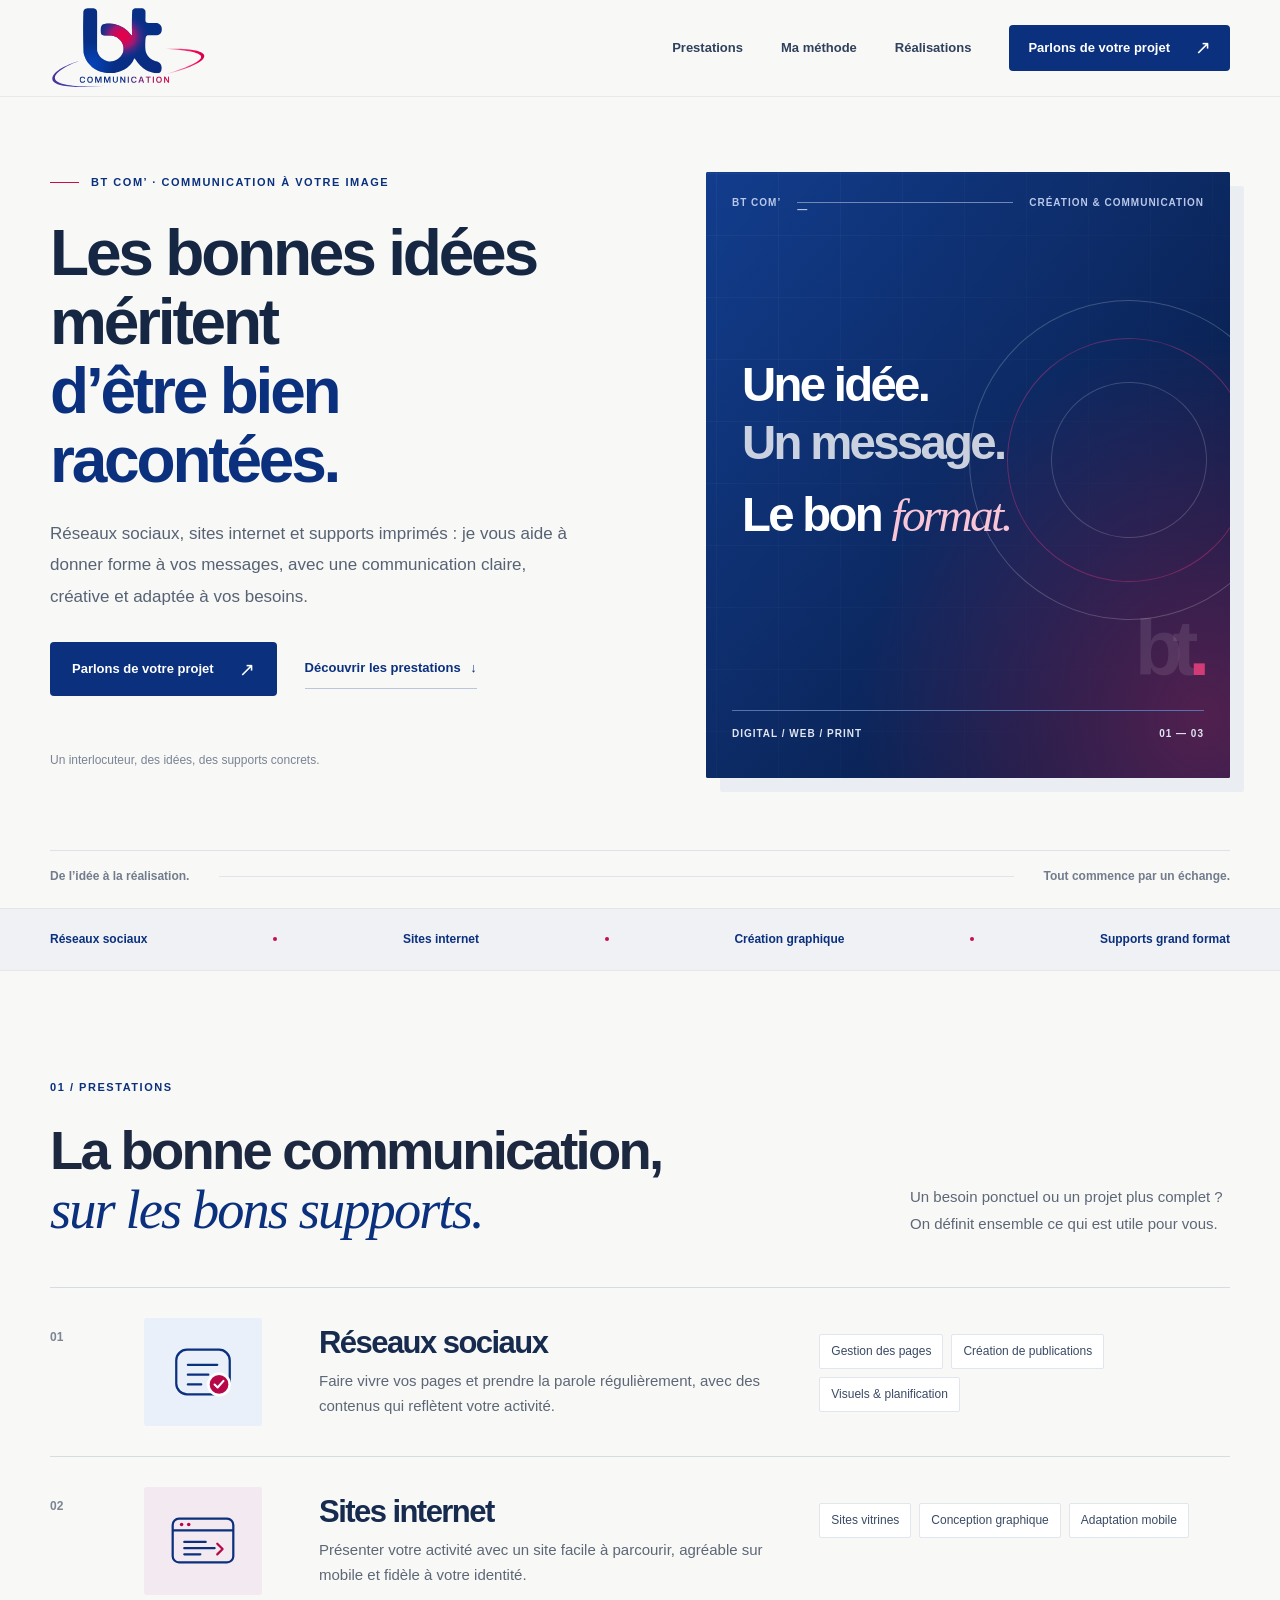
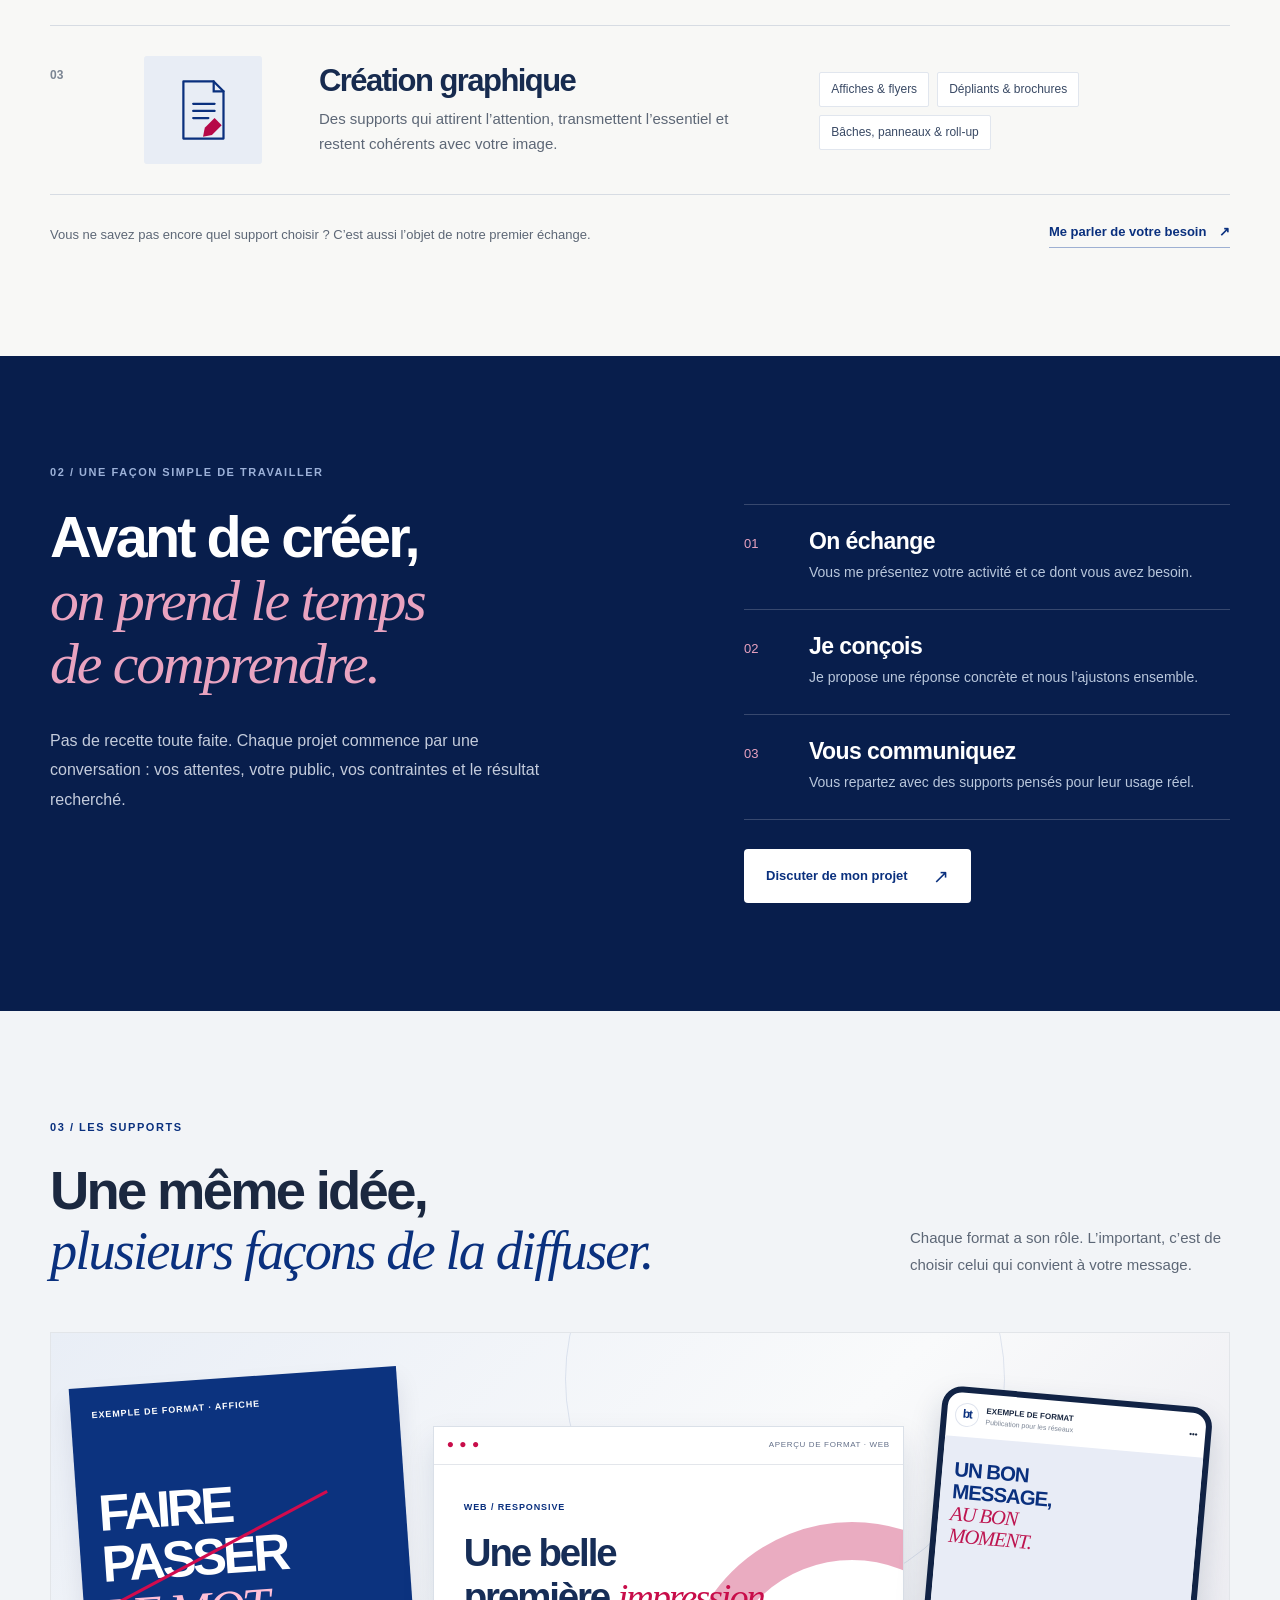
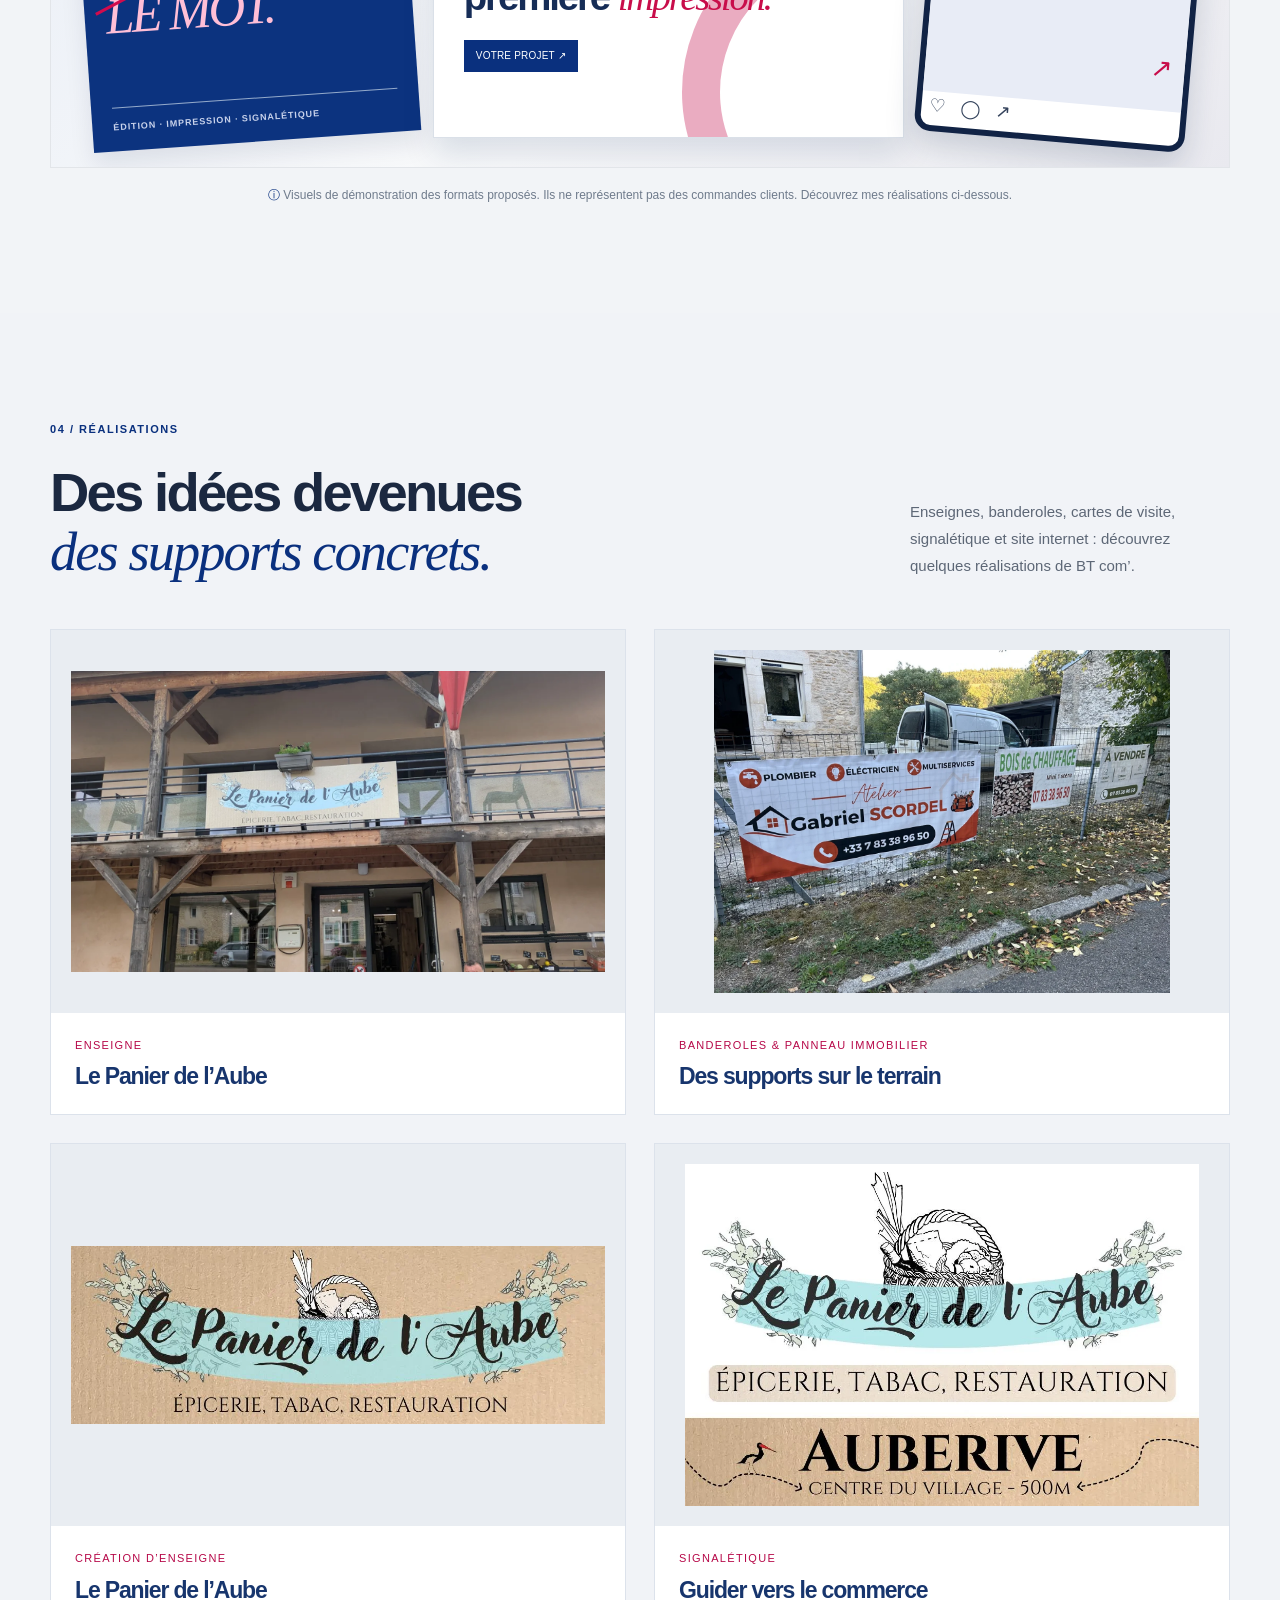
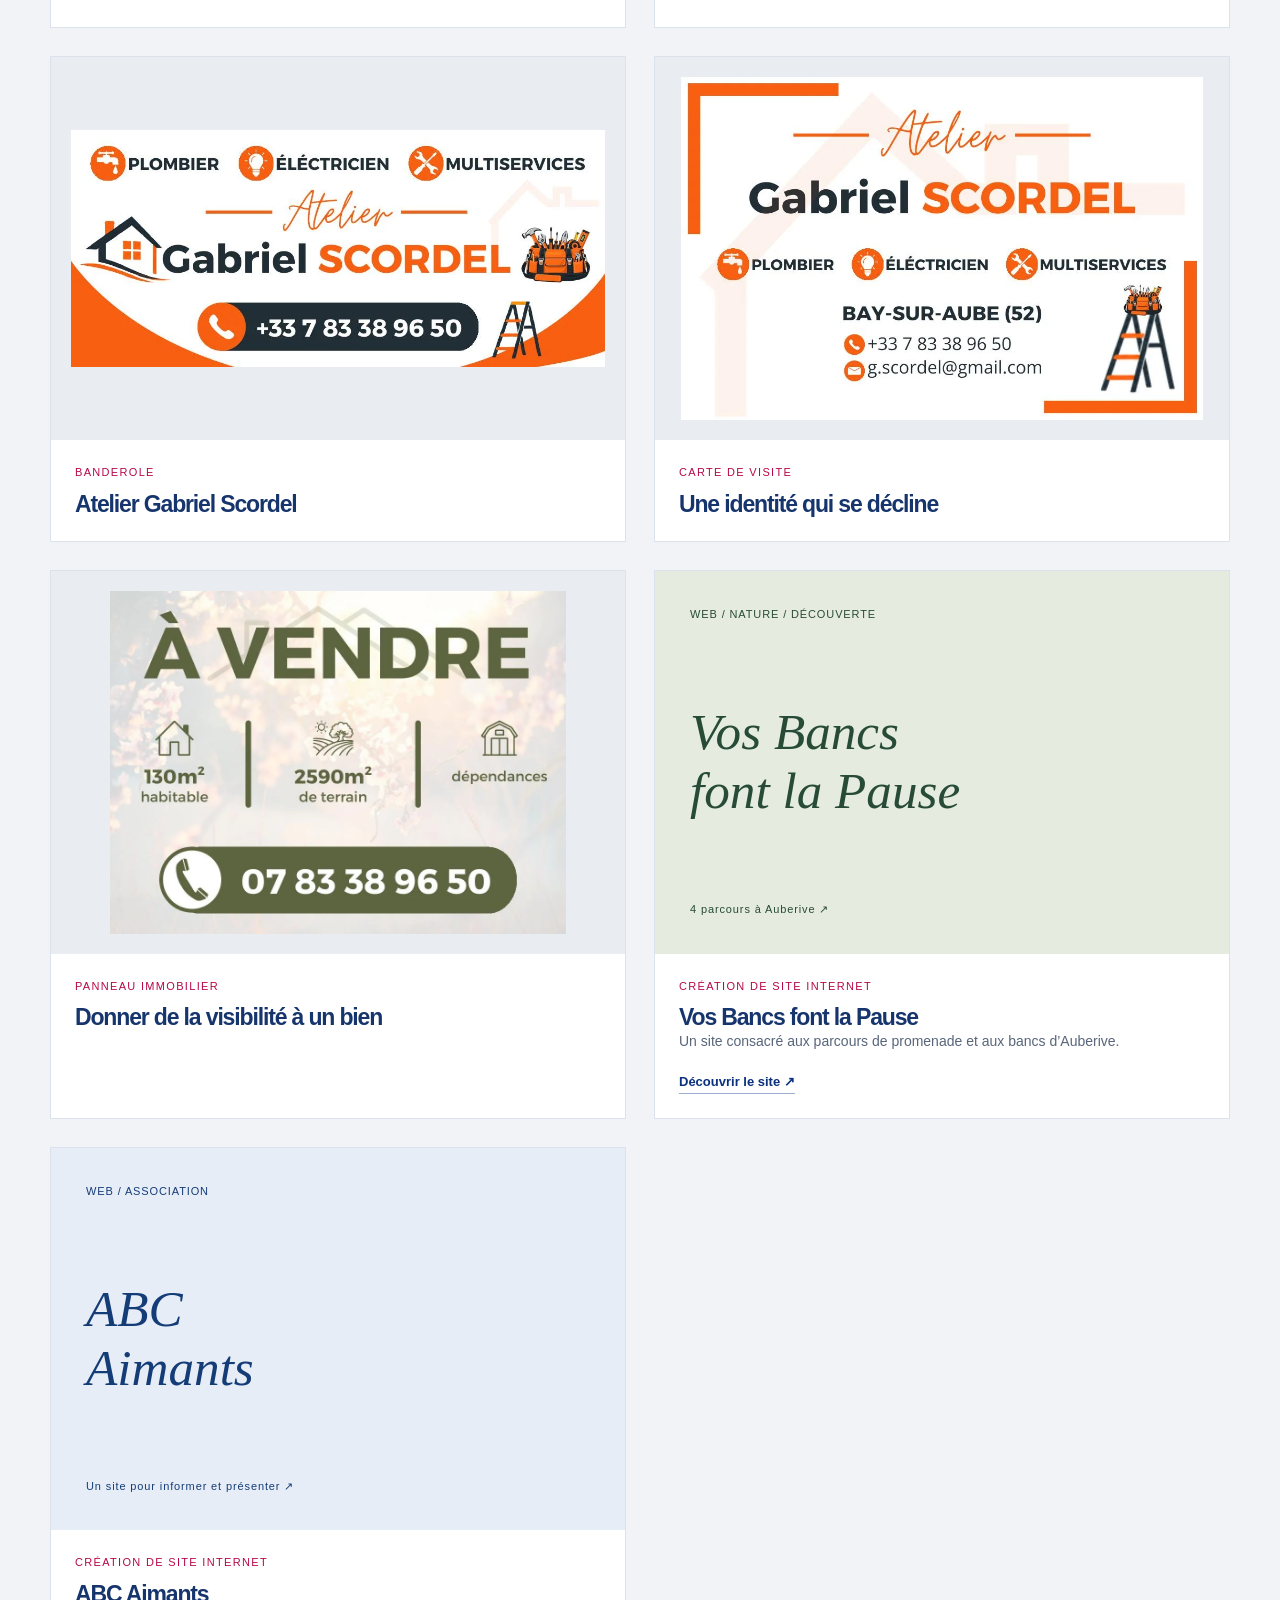
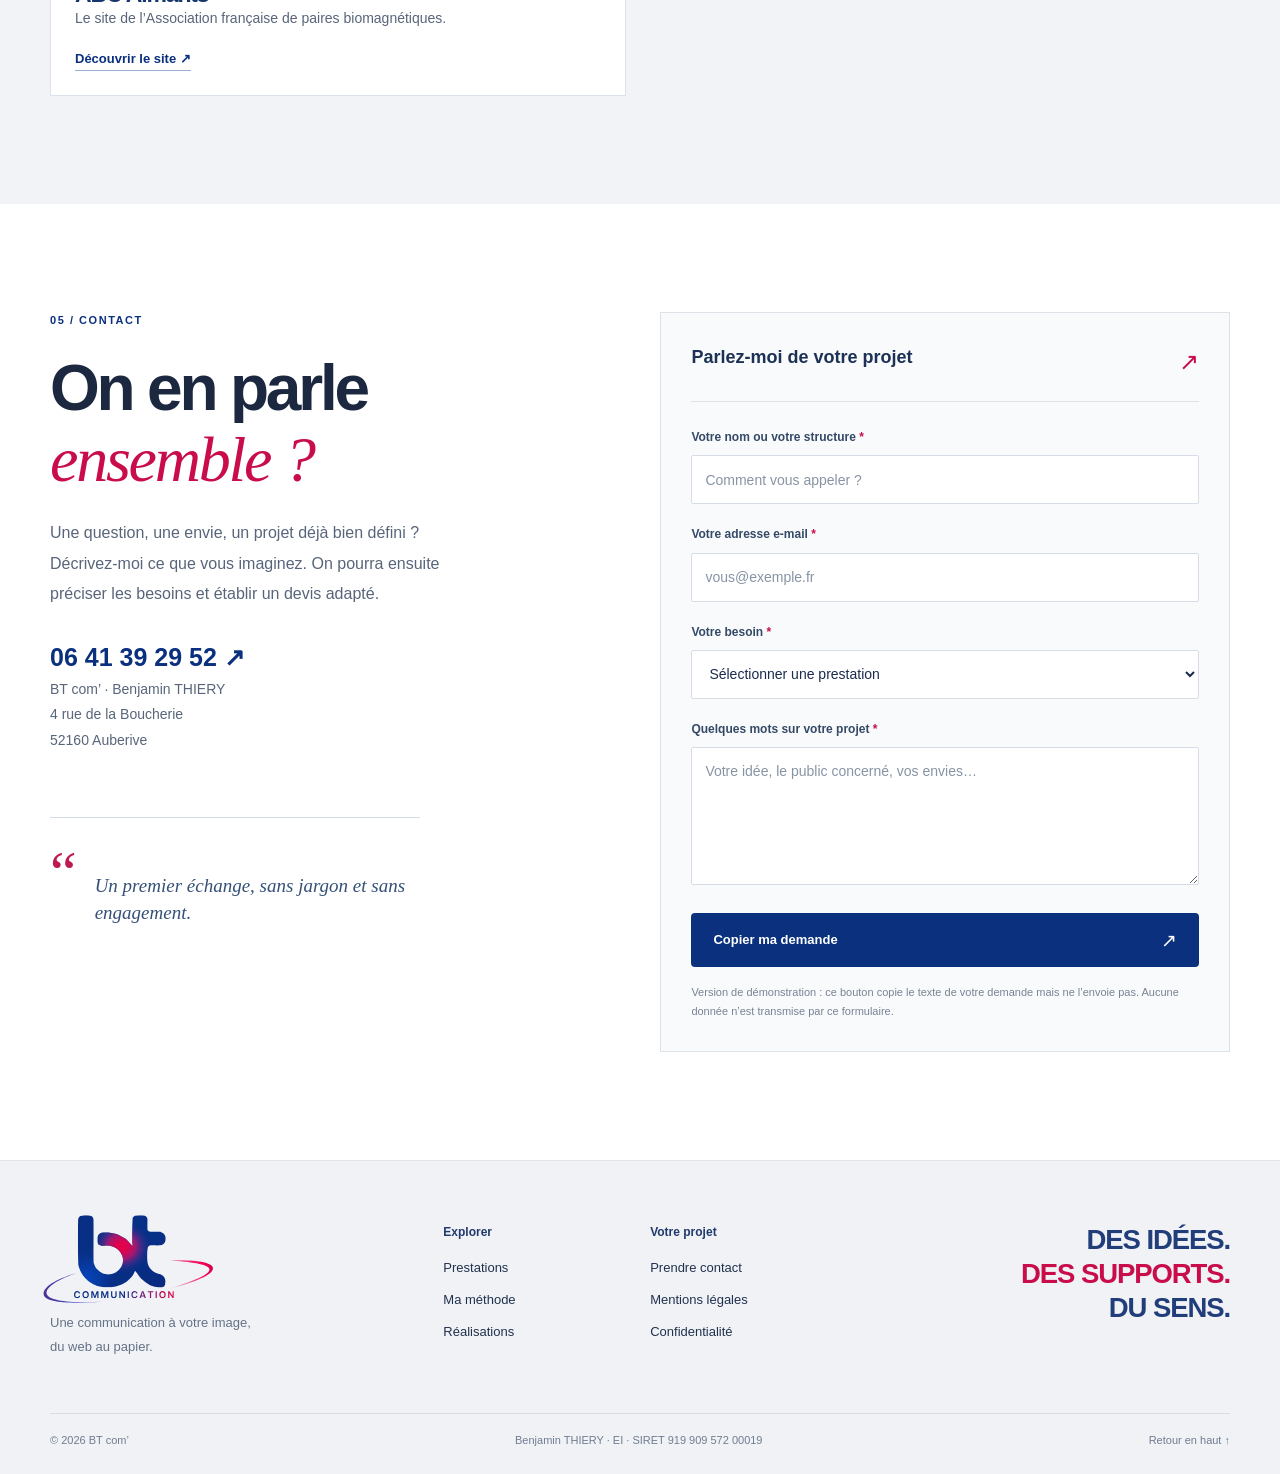
==== index.html @ 3f8fc980 "Add client portfolio and update BT com contact details" ====
<!doctype html>
<html lang="fr">
<head>
  <meta charset="utf-8">
  <meta name="viewport" content="width=device-width, initial-scale=1">
  <meta name="theme-color" content="#f8f8f6">
  <meta name="description" content="BT com’ accompagne vos projets de communication : animation des réseaux sociaux, création de sites internet et conception d’affiches, flyers, panneaux et autres supports.">
  <meta property="og:type" content="website">
  <meta property="og:title" content="BT com’ | Communication, web & création graphique">
  <meta property="og:description" content="Des idées claires, des supports soignés et une communication à votre image.">
  <title>BT com’ — Communication, sites web & création graphique</title>
  <link rel="icon" type="image/svg+xml" href="assets/favicon.svg">
  <link rel="stylesheet" href="styles.css">
  <script src="script.js" defer></script>
</head>
<body>
  <a class="skip-link" href="#contenu">Aller au contenu</a>
  <header class="header" id="haut">
    <div class="wrap header-inner">
      <a class="brand" href="#haut" aria-label="BT com’, accueil">
        <img src="assets/logo-bt-communication.svg" alt="BT Communication" width="163" height="88">
      </a>
      <button type="button" class="menu-toggle" aria-expanded="false" aria-controls="site-nav" aria-label="Ouvrir le menu">
        <span></span><span></span><span></span>
      </button>
      <nav class="navigation" id="site-nav" aria-label="Navigation principale">
        <a href="#prestations">Prestations</a>
        <a href="#methode">Ma méthode</a>
        <a href="#realisations">Réalisations</a>
        <a class="nav-contact" href="#contact">Parlons de votre projet <span aria-hidden="true">↗</span></a>
      </nav>
    </div>
  </header>

  <main id="contenu">
    <section class="hero" aria-labelledby="hero-title">
      <div class="wrap hero-layout">
        <div class="hero-main">
          <div class="eyebrow"><span class="eyebrow-rule"></span> BT COM’ · COMMUNICATION À VOTRE IMAGE</div>
          <h1 id="hero-title">Les bonnes idées méritent <span class="hero-emphasis">d’être bien racontées.</span></h1>
          <p class="hero-lede">Réseaux sociaux, sites internet et supports imprimés : je vous aide à donner forme à vos messages, avec une communication claire, créative et adaptée à vos besoins.</p>
          <div class="hero-actions">
            <a class="btn btn-primary" href="#contact">Parlons de votre projet <span aria-hidden="true">↗</span></a>
            <a class="plain-link" href="#prestations">Découvrir les prestations <span aria-hidden="true">↓</span></a>
          </div>
          <p class="hero-aside">Un interlocuteur, des idées, des supports concrets.</p>
        </div>
        <div class="hero-piece" aria-label="Composition graphique BT com’ : créer, communiquer et donner de la visibilité à vos idées" role="img">
          <div class="piece-index">BT COM’ <span>—</span> CRÉATION & COMMUNICATION</div>
          <div class="piece-surface">
            <div class="piece-line one">Une idée.</div>
            <div class="piece-line two">Un message.</div>
            <div class="piece-line three">Le bon <i>format.</i></div>
            <div class="piece-orbit" aria-hidden="true"></div>
            <div class="piece-mark" aria-hidden="true">bt<span>.</span></div>
          </div>
          <div class="piece-bottom"><span>DIGITAL / WEB / PRINT</span><span>01 — 03</span></div>
        </div>
      </div>
      <div class="wrap hero-foot">
        <span>De l’idée à la réalisation.</span>
        <span class="hero-foot-rule" aria-hidden="true"></span>
        <span>Tout commence par un échange.</span>
      </div>
    </section>

    <section class="intro-belt" aria-label="Domaines d’intervention">
      <div class="wrap intro-belt-inner">
        <span>Réseaux sociaux</span><i aria-hidden="true"></i><span>Sites internet</span><i aria-hidden="true"></i><span>Création graphique</span><i aria-hidden="true"></i><span>Supports grand format</span>
      </div>
    </section>

    <section class="section services" id="prestations" aria-labelledby="services-title">
      <div class="wrap">
        <div class="section-title-row">
          <div><p class="overline">01 / Prestations</p><h2 id="services-title">La bonne communication,<br><em>sur les bons supports.</em></h2></div>
          <p>Un besoin ponctuel ou un projet plus complet ? On définit ensemble ce qui est utile pour vous.</p>
        </div>
        <div class="service-list">
          <article class="service-item">
            <div class="service-id">01</div>
            <div class="service-icon" aria-hidden="true"><svg viewBox="0 0 92 92" fill="none"><rect x="16" y="21" width="60" height="50" rx="12" stroke="currentColor" stroke-width="2.5"/><path d="M29 38h33M29 49h23M29 60h15" stroke="currentColor" stroke-width="2.5" stroke-linecap="round"/><circle cx="64" cy="60" r="12" fill="#b60848" stroke="white" stroke-width="3"/><path d="m59 60 3.4 3.4L69 56" stroke="white" stroke-width="2.3" stroke-linecap="round" stroke-linejoin="round"/></svg></div>
            <div class="service-text"><h3>Réseaux sociaux</h3><p>Faire vivre vos pages et prendre la parole régulièrement, avec des contenus qui reflètent votre activité.</p><ul class="tags"><li>Gestion des pages</li><li>Création de publications</li><li>Visuels & planification</li></ul></div>
          </article>
          <article class="service-item">
            <div class="service-id">02</div>
            <div class="service-icon" aria-hidden="true"><svg viewBox="0 0 92 92" fill="none"><rect x="12" y="21" width="68" height="49" rx="7" stroke="currentColor" stroke-width="2.5"/><path d="M12 34h68" stroke="currentColor" stroke-width="2.5"/><circle cx="22" cy="27.5" r="2" fill="#b60848"/><circle cx="30" cy="27.5" r="2" fill="#b60848"/><path d="M25 47h24M25 54h34M25 61h18" stroke="currentColor" stroke-width="2.5" stroke-linecap="round"/><path d="m62 49 6 6-6 6" stroke="#b60848" stroke-width="2.5" stroke-linecap="round" stroke-linejoin="round"/></svg></div>
            <div class="service-text"><h3>Sites internet</h3><p>Présenter votre activité avec un site facile à parcourir, agréable sur mobile et fidèle à votre identité.</p><ul class="tags"><li>Sites vitrines</li><li>Conception graphique</li><li>Adaptation mobile</li></ul></div>
          </article>
          <article class="service-item">
            <div class="service-id">03</div>
            <div class="service-icon" aria-hidden="true"><svg viewBox="0 0 92 92" fill="none"><path d="M24 14h34l11 11v53H24V14Z" stroke="currentColor" stroke-width="2.5" stroke-linejoin="round"/><path d="M58 14v11h11M35 39h24M35 47h24M35 55h17" stroke="currentColor" stroke-width="2.5" stroke-linecap="round"/><path d="m48 66 11-11 8 8-11 11-10 2 2-10Z" fill="#b60848"/></svg></div>
            <div class="service-text"><h3>Création graphique</h3><p>Des supports qui attirent l’attention, transmettent l’essentiel et restent cohérents avec votre image.</p><ul class="tags"><li>Affiches & flyers</li><li>Dépliants & brochures</li><li>Bâches, panneaux & roll-up</li></ul></div>
          </article>
        </div>
        <div class="service-bottom"><p>Vous ne savez pas encore quel support choisir ? C’est aussi l’objet de notre premier échange.</p><a class="arrow-link" href="#contact">Me parler de votre besoin <span aria-hidden="true">↗</span></a></div>
      </div>
    </section>

    <section class="section method" id="methode" aria-labelledby="method-title">
      <div class="wrap method-grid">
        <div class="method-main"><p class="overline light">02 / Une façon simple de travailler</p><h2 id="method-title">Avant de créer,<br><em>on prend le temps<br>de comprendre.</em></h2><p>Pas de recette toute faite. Chaque projet commence par une conversation : vos attentes, votre public, vos contraintes et le résultat recherché.</p></div>
        <div class="method-steps">
          <div class="method-step"><span>01</span><div><h3>On échange</h3><p>Vous me présentez votre activité et ce dont vous avez besoin.</p></div></div>
          <div class="method-step"><span>02</span><div><h3>Je conçois</h3><p>Je propose une réponse concrète et nous l’ajustons ensemble.</p></div></div>
          <div class="method-step"><span>03</span><div><h3>Vous communiquez</h3><p>Vous repartez avec des supports pensés pour leur usage réel.</p></div></div>
          <a class="btn btn-light" href="#contact">Discuter de mon projet <span aria-hidden="true">↗</span></a>
        </div>
      </div>
    </section>

    <section class="section formats" id="formats" aria-labelledby="formats-title">
      <div class="wrap">
        <div class="section-title-row formats-head"><div><p class="overline">03 / Les supports</p><h2 id="formats-title">Une même idée,<br><em>plusieurs façons de la diffuser.</em></h2></div><p>Chaque format a son rôle. L’important, c’est de choisir celui qui convient à votre message.</p></div>
        <div class="formats-stage" aria-label="Présentation illustrative des types de supports proposés par BT com’">
          <div class="format-poster" aria-label="Illustration d'un support imprimé"><span class="mock-type">EXEMPLE DE FORMAT · AFFICHE</span><strong>FAIRE<br>PASSER<br><i>LE MOT.</i></strong><div class="mock-stripe"></div><span class="mock-footer">ÉDITION · IMPRESSION · SIGNALÉTIQUE</span></div>
          <div class="format-browser" aria-label="Illustration d'un site web"><div class="fake-browser-bar"><span class="fake-dots">● ● ●</span><span>APERÇU DE FORMAT · WEB</span></div><div class="fake-browser-inner"><span class="small-index">WEB / RESPONSIVE</span><strong>Une belle<br>première <i>impression.</i></strong><span class="small-button">VOTRE PROJET ↗</span><span class="browser-arc" aria-hidden="true"></span></div></div>
          <div class="format-mobile" aria-label="Illustration d'une publication sur les réseaux sociaux"><div class="mobile-header"><span class="mobile-avatar">bt</span><div>EXEMPLE DE FORMAT<small>Publication pour les réseaux</small></div><span>•••</span></div><div class="mobile-post"><span>UN BON<br>MESSAGE,<br><i>AU BON<br>MOMENT.</i></span><small>↗</small></div><div class="mobile-action">♡ &nbsp; ◯ &nbsp; ↗</div></div>
        </div>
        <p class="formats-note"><span aria-hidden="true">ⓘ</span> Visuels de démonstration des formats proposés. Ils ne représentent pas des commandes clients. Découvrez mes réalisations ci-dessous.</p>
      </div>
    </section>

<section class="section portfolio" id="realisations" aria-labelledby="works-title"><div class="wrap"><div class="section-title-row"><div><p class="overline">04 / Réalisations</p><h2 id="works-title">Des idées devenues<br><em>des supports concrets.</em></h2></div><p>Enseignes, banderoles, cartes de visite, signalétique et site internet : découvrez quelques réalisations de BT com’.</p></div><div class="work-grid"><article class="work-card"><a class="work-image" href="assets/realisations/enseigne-installee.svg" target="_blank" rel="noopener" aria-label="Agrandir : Enseigne en situation"><img src="assets/realisations/enseigne-installee.svg" alt="Enseigne en situation" loading="lazy" width="1000" height="700"></a><div class="work-caption"><p>Enseigne</p><h3>Le Panier de l’Aube</h3></div></article><article class="work-card"><a class="work-image" href="assets/realisations/supports-installes.svg" target="_blank" rel="noopener" aria-label="Agrandir : Banderoles et panneau à vendre installés sur une clôture"><img src="assets/realisations/supports-installes.svg" alt="Banderoles et panneau à vendre installés sur une clôture" loading="lazy" width="1000" height="700"></a><div class="work-caption"><p>Banderoles & panneau immobilier</p><h3>Des supports sur le terrain</h3></div></article><article class="work-card"><a class="work-image" href="assets/realisations/enseigne.svg" target="_blank" rel="noopener" aria-label="Agrandir : Création de l’enseigne Le Panier de l’Aube"><img src="assets/realisations/enseigne.svg" alt="Création de l’enseigne Le Panier de l’Aube" loading="lazy" width="1000" height="700"></a><div class="work-caption"><p>Création d’enseigne</p><h3>Le Panier de l’Aube</h3></div></article><article class="work-card"><a class="work-image" href="assets/realisations/panneau-directionnel.svg" target="_blank" rel="noopener" aria-label="Agrandir : Panneau directionnel pour Le Panier de l’Aube à Auberive"><img src="assets/realisations/panneau-directionnel.svg" alt="Panneau directionnel pour Le Panier de l’Aube à Auberive" loading="lazy" width="1000" height="700"></a><div class="work-caption"><p>Signalétique</p><h3>Guider vers le commerce</h3></div></article><article class="work-card"><a class="work-image" href="assets/realisations/banderole.svg" target="_blank" rel="noopener" aria-label="Agrandir : Banderole de l’Atelier Gabriel Scordel"><img src="assets/realisations/banderole.svg" alt="Banderole de l’Atelier Gabriel Scordel" loading="lazy" width="1000" height="700"></a><div class="work-caption"><p>Banderole</p><h3>Atelier Gabriel Scordel</h3></div></article><article class="work-card"><a class="work-image" href="assets/realisations/carte-visite.svg" target="_blank" rel="noopener" aria-label="Agrandir : Carte de visite Atelier Gabriel Scordel"><img src="assets/realisations/carte-visite.svg" alt="Carte de visite Atelier Gabriel Scordel" loading="lazy" width="1000" height="700"></a><div class="work-caption"><p>Carte de visite</p><h3>Une identité qui se décline</h3></div></article><article class="work-card"><a class="work-image" href="assets/realisations/a-vendre.svg" target="_blank" rel="noopener" aria-label="Agrandir : Panneau immobilier à vendre"><img src="assets/realisations/a-vendre.svg" alt="Panneau immobilier à vendre" loading="lazy" width="1000" height="700"></a><div class="work-caption"><p>Panneau immobilier</p><h3>Donner de la visibilité à un bien</h3></div></article><article class="work-card work-web"><div class="work-web-art" aria-hidden="true"><span>WEB / NATURE / DÉCOUVERTE</span><strong>Vos Bancs<br>font la Pause</strong><span>4 parcours à Auberive ↗</span></div><div class="work-caption"><p>Création de site internet</p><h3>Vos Bancs font la Pause</h3><p class="work-description">Un site consacré aux parcours de promenade et aux bancs d’Auberive.</p><a class="arrow-link" href="https://www.vosbancsfontlapause.fr/" target="_blank" rel="noopener">Découvrir le site ↗</a></div></article><article class="work-card work-web"><div class="work-web-art abc-art" aria-hidden="true"><span>WEB / ASSOCIATION</span><strong>ABC<br>Aimants</strong><span>Un site pour informer et présenter ↗</span></div><div class="work-caption"><p>Création de site internet</p><h3>ABC Aimants</h3><p class="work-description">Le site de l’Association française de paires biomagnétiques.</p><a class="arrow-link" href="https://abc-aimants.com/" target="_blank" rel="noopener">Découvrir le site ↗</a></div></article></div></div></section>
    <section class="contact section" id="contact" aria-labelledby="contact-title">
      <div class="wrap contact-grid">
        <div class="contact-copy"><p class="overline">05 / Contact</p><h2 id="contact-title">On en parle <em>ensemble&nbsp;?</em></h2><p>Une question, une envie, un projet déjà bien défini ? Décrivez-moi ce que vous imaginez. On pourra ensuite préciser les besoins et établir un devis adapté.</p><div class="contact-details"><a href="tel:+33641392952">06 41 39 29 52 ↗</a><p>BT com’ · Benjamin THIERY<br>4 rue de la Boucherie<br>52160 Auberive</p></div><div class="contact-quote"><span aria-hidden="true">“</span><p>Un premier échange, sans jargon et sans engagement.</p></div></div>
        <div class="form-shell">
          <div class="form-top"><strong>Parlez-moi de votre projet</strong><span>↗</span></div>
          <form id="contact-form" novalidate>
            <div class="form-pair"><label for="name">Votre nom ou votre structure <span>*</span></label><input id="name" name="name" autocomplete="name" maxlength="120" placeholder="Comment vous appeler ?" required></div>
            <div class="form-pair"><label for="email">Votre adresse e-mail <span>*</span></label><input id="email" name="email" type="email" autocomplete="email" maxlength="180" placeholder="vous@exemple.fr" required></div>
            <div class="form-pair"><label for="service">Votre besoin <span>*</span></label><select id="service" name="service" required><option value="" disabled selected>Sélectionner une prestation</option><option>Réseaux sociaux</option><option>Création d’un site internet</option><option>Supports de communication</option><option>Plusieurs prestations</option><option>Je ne sais pas encore</option></select></div>
            <div class="form-pair"><label for="message">Quelques mots sur votre projet <span>*</span></label><textarea id="message" name="message" maxlength="5000" rows="5" placeholder="Votre idée, le public concerné, vos envies…" required></textarea></div>
            <button class="btn btn-primary btn-submit" type="submit">Copier ma demande <span aria-hidden="true">↗</span></button>
            <p class="form-info">Version de démonstration : ce bouton copie le texte de votre demande mais ne l’envoie pas. Aucune donnée n’est transmise par ce formulaire.</p>
            <p id="form-status" role="status" aria-live="polite"></p>
          </form>
        </div>
      </div>
    </section>
  </main>

  <footer class="footer">
    <div class="wrap footer-main"><div class="footer-brand"><img src="assets/logo-bt-communication.svg" width="176" height="95" alt="BT Communication"><p>Une communication à votre image,<br>du web au papier.</p></div><div><strong>Explorer</strong><a href="#prestations">Prestations</a><a href="#methode">Ma méthode</a><a href="#realisations">Réalisations</a></div><div><strong>Votre projet</strong><a href="#contact">Prendre contact</a><a href="mentions-legales.html">Mentions légales</a><a href="confidentialite.html">Confidentialité</a></div><div class="footer-motto">DES IDÉES.<br><span>DES SUPPORTS.</span><br>DU SENS.</div></div>
    <div class="wrap footer-bottom"><span>© <span id="year">2026</span> BT com’</span><span>Benjamin THIERY · EI · SIRET 919 909 572 00019</span><a href="#haut">Retour en haut ↑</a></div>
  </footer>
</body>
</html>
---- styles.css ----
:root{--blue:#0a307e;--navy:#071d4b;--midnight:#09193a;--red:#c80d4a;--magenta:#9b225a;--ink:#1b2840;--muted:#5d6776;--paper:#f8f8f6;--white:#fff;--line:#dfe3e9;--wash:#f0f2f7;--container:1180px}
*,*::before,*::after{box-sizing:border-box}
html{scroll-behavior:smooth;scroll-padding-top:105px}
body{margin:0;background:var(--paper);color:var(--ink);font:16px/1.6 -apple-system,BlinkMacSystemFont,"Segoe UI",Arial,sans-serif;-webkit-font-smoothing:antialiased}
button,input,textarea,select{font:inherit}button,a{-webkit-tap-highlight-color:transparent}
a{color:inherit;text-decoration:none}
button{cursor:pointer}
img,svg{display:block;max-width:100%}
h1,h2,h3,p{margin-top:0}h1,h2,h3{line-height:1.1;letter-spacing:-.05em}
h1,h2{font-weight:760}h2{font-size:clamp(37px,4.25vw,59px)}h3{font-size:28px}
em{font-family:Georgia,"Times New Roman",serif;font-weight:400;font-style:italic;letter-spacing:-.035em}
.wrap{width:min(var(--container),calc(100% - 88px));margin-inline:auto}
.section{padding:108px 0}
.overline,.eyebrow{font-size:11px;letter-spacing:.14em;text-transform:uppercase;font-weight:750;color:var(--blue)}
.overline{margin-bottom:24px}
.skip-link{position:fixed;top:-100px;left:18px;padding:14px 18px;background:#fff;z-index:1000;border:2px solid var(--blue)}
.skip-link:focus{top:16px}
:focus-visible{outline:3px solid var(--red);outline-offset:4px}
/* Header */
.header{position:sticky;top:0;z-index:50;background:rgba(248,248,246,.96);border-bottom:1px solid #e9e9e8;backdrop-filter:blur(16px)}
.header-inner{min-height:96px;display:flex;align-items:center;justify-content:space-between;gap:28px}
.brand{width:163px;max-height:96px;flex:none;display:flex;align-items:center;justify-content:flex-start}
.brand img{width:157px;height:auto}
.navigation{display:flex;align-items:center;gap:38px;font-size:13px;font-weight:650;color:#30415d}
.navigation>a:not(.nav-contact):hover{color:var(--red)}
.nav-contact,.btn{display:inline-flex;align-items:center;justify-content:center;gap:25px;white-space:nowrap;font-size:13px;font-weight:740;letter-spacing:0;border-radius:4px;transition:background .2s,color .2s,transform .2s;border:1px solid transparent}
.nav-contact{padding:12px 18px;background:var(--blue);color:#fff}
.nav-contact:hover{background:var(--midnight)}
.nav-contact span,.btn span{font-size:19px;font-weight:400;line-height:1}
.menu-toggle{display:none}
/* Hero */
.hero{background:var(--paper);overflow:hidden}
.hero-layout{display:grid;grid-template-columns:minmax(0,1.06fr) minmax(0,.94fr);gap:65px;align-items:center;padding-top:70px;padding-bottom:67px}
.hero-main{padding:7px 0 0}
.eyebrow{display:flex;align-items:center;gap:12px}
.eyebrow-rule{height:1px;width:29px;display:inline-block;background:var(--red)}
.hero h1{font-size:clamp(51px,5.0vw,78px);line-height:1.08;margin:27px 0 23px;max-width:710px;color:#152743}
.hero-emphasis{color:var(--blue);display:block}
.hero-lede{font-size:17px;line-height:1.85;color:#576374;max-width:530px}
.hero-actions{display:flex;align-items:center;gap:28px;flex-wrap:wrap;margin-top:30px}
.btn{min-height:54px;padding:15px 21px}
.btn:hover{transform:translateY(-2px)}
.btn-primary{background:var(--blue);color:#fff}.btn-primary:hover{background:var(--navy)}
.plain-link{font-size:13px;color:var(--blue);font-weight:750;border-bottom:1px solid #bac6dc;padding:9px 0}
.plain-link span{padding-left:6px}
.plain-link:hover{border-color:var(--red)}
.hero-aside{margin-top:55px;font-size:12px;color:#7a8494}
.hero-piece{aspect-ratio:488/564;position:relative;color:#fff;background:#0b327d;min-width:0;border-radius:2px;padding:23px 26px 21px;box-shadow:14px 14px 0 #eaeef3;overflow:hidden;isolation:isolate}
.hero-piece::before{content:"";position:absolute;inset:0;background:radial-gradient(ellipse at 95% 90%,#88215190 0%,transparent 49%),linear-gradient(128deg,#123d8d,#091e4b 80%);z-index:-1}
.hero-piece::after{content:"";position:absolute;inset:-10%;background-image:linear-gradient(#ffffff0b 1px,transparent 1px),linear-gradient(90deg,#ffffff0b 1px,transparent 1px);background-size:62px 62px;z-index:-1;mask-image:linear-gradient(120deg,#000,transparent 86%)}
.piece-index,.piece-bottom{display:flex;align-items:center;justify-content:space-between;font-size:10px;letter-spacing:.10em;font-weight:750;color:#b9c8ea}
.piece-index span{flex:1;margin:0 16px;height:1px;background:#7188b5}
.piece-surface{position:relative;display:flex;justify-content:center;flex-direction:column;height:calc(100% - 63px);padding:10px 10px 30px}
.piece-line{font-size:clamp(34px,3.7vw,58px);font-weight:730;letter-spacing:-.057em;line-height:1.21;z-index:2;white-space:nowrap}
.piece-line.two{opacity:.78}
.piece-line.three{margin-top:15px}
.piece-line i{font-family:Georgia,serif;font-weight:400;color:#f8c6d7}
.piece-orbit{position:absolute;width:320px;height:320px;border-radius:50%;border:1px solid #ffffff33;right:-85px;top:50%;transform:translateY(-50%) rotate(-19deg)}
.piece-orbit::before,.piece-orbit::after{content:"";position:absolute;inset:37px;border:1px solid #d6387b66;border-radius:50%}
.piece-orbit::after{inset:81px;border-color:#ffffff2d}
.piece-mark{position:absolute;bottom:23px;right:4px;font-size:78px;font-weight:850;line-height:1;letter-spacing:-.13em;color:#ffffff1a}
.piece-mark span{color:#d23b75}
.piece-bottom{border-top:1px solid #5573aa;padding-top:15px;color:#e0e5f2}
.hero-foot{padding:16px 0 22px;border-top:1px solid var(--line);display:flex;align-items:center;gap:30px;font-size:12px;font-weight:550;color:#727c8c}
.hero-foot-rule{flex:1;height:1px;background:#e1e4e9}
/* Category belt */
.intro-belt{background:#eff1f5;border-block:1px solid #e4e6eb}
.intro-belt-inner{display:flex;gap:20px;justify-content:space-between;align-items:center;padding:21px 0;font-size:12px;font-weight:730;color:var(--blue)}
.intro-belt i{width:4px;height:4px;background:var(--red);border-radius:50%;flex:none}
/* Services */
.section-title-row{display:flex;align-items:end;justify-content:space-between;gap:64px;margin-bottom:46px}
.section-title-row h2{margin:0;max-width:790px}
.section-title-row h2 em{color:var(--blue)}
.section-title-row>p{max-width:320px;color:var(--muted);font-size:15px;line-height:1.8;margin-bottom:4px}
.service-list{border-top:1px solid #d7dce3}
.service-item{display:grid;grid-template-columns:54px 135px minmax(0,1fr);gap:40px;align-items:center;border-bottom:1px solid #d7dce3;padding:30px 0}
.service-id{align-self:start;color:#7b8593;font-size:12px;font-weight:650;margin-top:10px}
.service-icon{width:118px;height:108px;display:grid;place-items:center;background:#eaf0f9;color:var(--blue);border-radius:3px}
.service-item:nth-child(2) .service-icon{background:#f3e9f0}
.service-item:nth-child(3) .service-icon{background:#e8edf5}
.service-icon svg{width:82px;height:82px}
.service-text{display:grid;grid-template-columns:minmax(0,1fr) minmax(180px,.9fr);column-gap:44px;align-items:start}
.service-text h3{margin:0;color:#172b4f;font-size:31px;grid-column:1}
.service-text p{color:var(--muted);font-size:15px;margin:8px 0 0;line-height:1.7;grid-column:1}
.tags{padding:0;list-style:none;margin:8px 0 0;display:flex;gap:8px;flex-wrap:wrap;align-content:start;grid-column:2;grid-row:1/span 2}
.tags li{font-size:12px;background:#fff;border:1px solid #e1e6ee;border-radius:2px;padding:7px 11px;color:#3a4a65}
.service-bottom{display:flex;justify-content:space-between;align-items:center;gap:20px;margin-top:27px}
.service-bottom p{font-size:13px;color:var(--muted);margin:0}
.arrow-link{color:var(--blue);font-size:13px;font-weight:750;border-bottom:1px solid #9eb0d2;white-space:nowrap;padding-bottom:4px}
.arrow-link span{padding-left:9px}
/* Method */
.method{background:#081e4c;color:#fff}
.method-grid{display:grid;grid-template-columns:1.1fr .9fr;gap:100px}
.method-main h2{font-size:clamp(42px,4.5vw,66px);margin:0 0 30px}
.method-main h2 em{color:#e9a3c0}
.method-main>p:last-child{max-width:505px;color:#c4ccdc;font-size:16px;line-height:1.85}
.overline.light{color:#9cb1d8}
.method-steps{padding-top:40px}
.method-step{display:grid;grid-template-columns:46px 1fr;gap:19px;padding:24px 0;border-bottom:1px solid #ffffff30}
.method-step:first-child{border-top:1px solid #ffffff30}
.method-step>span{color:#e9a3c0;font-size:13px;padding-top:5px}
.method-step h3{font-size:23px;letter-spacing:-.025em;margin:0 0 7px;color:#fff}
.method-step p{color:#b9c7dc;font-size:14px;line-height:1.7;margin:0}
.btn-light{margin-top:29px;background:#fff;color:var(--blue)}.btn-light:hover{background:#e5ecfc}
/* Formats */
.formats{background:#f2f4f7}
.formats-head{margin-bottom:50px}
.formats-stage{position:relative;display:grid;grid-template-columns:.87fr 1.25fr .72fr;gap:24px;align-items:end;min-height:436px;padding:30px 30px 25px;background:linear-gradient(135deg,#e9eef6,#f9fafb 55%,#e9e9ef);overflow:hidden;border:1px solid #e2e5e9}
.formats-stage::before{content:"";position:absolute;width:440px;height:440px;border:1px solid #163f8a1d;border-radius:50%;right:19%;top:-40%;pointer-events:none}
.format-poster{height:365px;padding:21px 21px 17px;background:#0c337f;color:#fff;display:flex;flex-direction:column;position:relative;justify-content:space-between;box-shadow:0 13px 24px #061a3f18;transform:rotate(-4deg);z-index:1}
.mock-type,.mock-footer,.small-index{font-size:9px;letter-spacing:.10em;font-weight:750}
.format-poster strong{font-size:clamp(32px,4vw,54px);line-height:1;letter-spacing:-.07em}
.format-poster strong i{font-family:Georgia,serif;letter-spacing:-.06em;font-weight:400;color:#ffbfd7}
.mock-stripe{position:absolute;top:47%;width:80%;left:0;height:3px;background:#d20b4d;transform:rotate(-24deg)}
.mock-footer{border-top:1px solid #94aacb;padding-top:12px;color:#c8d2eb}
.format-browser{height:312px;background:#fff;border:1px solid #dae0e8;box-shadow:0 16px 30px #0b255321;position:relative;z-index:3;margin-bottom:4px}
.fake-browser-bar{height:38px;border-bottom:1px solid #e3e6eb;display:flex;align-items:center;justify-content:space-between;padding:0 13px;font-size:8px;color:#647089;letter-spacing:.08em}
.fake-dots{color:var(--red);font-size:12px;letter-spacing:1px}
.fake-browser-inner{height:calc(100% - 38px);position:relative;padding:35px 30px;overflow:hidden;display:flex;flex-direction:column;align-items:start}
.fake-browser-inner .small-index{color:var(--blue)}
.fake-browser-inner strong{font-size:clamp(25px,3vw,43px);letter-spacing:-.055em;line-height:1.14;color:#162d57;margin:17px 0 20px;position:relative;z-index:2}
.fake-browser-inner strong i{font-family:Georgia,serif;color:var(--red);font-weight:400}
.small-button{font-size:10px;letter-spacing:.02em;background:var(--blue);color:#fff;padding:8px 12px;position:relative;z-index:2}
.browser-arc{position:absolute;right:-119px;bottom:-125px;width:340px;height:340px;border:38px solid #c51b535c;border-radius:50%}
.format-mobile{height:346px;background:#fff;border:6px solid #112345;border-radius:20px 20px 16px 16px;box-shadow:0 14px 30px #142d502e;position:relative;z-index:4;transform:rotate(5deg);overflow:hidden;display:flex;flex-direction:column}
.mobile-header{display:flex;align-items:center;padding:10px 8px;gap:7px;font-size:8px;color:#1a2841;font-weight:700;line-height:1.15}
.mobile-header>div{flex:1}.mobile-header small{display:block;font-weight:400;font-size:7px;color:#7a8494;margin-top:3px}
.mobile-avatar{border:1px solid #dfe4ee;color:var(--blue);font-weight:900;letter-spacing:-.12em;width:24px;height:24px;display:grid;place-items:center;border-radius:50%;font-size:12px}
.mobile-post{flex:1;background:#e8ecf6;padding:22px 12px;display:flex;flex-direction:column;justify-content:space-between;color:var(--blue)}
.mobile-post>span{font-size:clamp(16px,1.6vw,25px);letter-spacing:-.05em;line-height:1.08;font-weight:850}
.mobile-post i{color:#bd1550;font-family:Georgia,serif;font-weight:400}
.mobile-post small{text-align:right;font-size:26px;color:var(--red)}
.mobile-action{font-size:18px;padding:0px 8px 5px;color:#34435c}
.formats-note{font-size:12px;color:#6f7b8c;max-width:750px;margin:17px auto 0;text-align:center;line-height:1.7}
.formats-note span{color:var(--blue)}
/* Contact */
.contact{background:#fff}
.contact-grid{display:grid;grid-template-columns:.95fr 1.05fr;gap:95px;align-items:start}
.contact-copy h2{font-size:clamp(48px,5vw,73px);margin:0 0 23px;max-width:460px}
.contact-copy h2 em{color:var(--red)}
.contact-copy>p:not(.overline){font-size:16px;line-height:1.9;color:#58657a;max-width:420px}
.contact-quote{border-top:1px solid #d5dce6;display:flex;align-items:baseline;gap:18px;max-width:370px;margin-top:64px;padding-top:24px}
.contact-quote>span{font:60px/1 Georgia,serif;color:#bf1951}
.contact-quote p{font:italic 19px/1.45 Georgia,serif;color:#355078;margin:0}
.form-shell{border:1px solid #dde2e8;background:#f9fafb;padding:30px}
.form-top{display:flex;justify-content:space-between;border-bottom:1px solid #dde2e8;padding-bottom:20px;margin-bottom:26px;color:#1d3156}
.form-top strong{font-size:18px}.form-top span{font-size:24px;color:var(--red)}
.form-pair{margin-bottom:21px}.form-pair label{display:block;font-size:12px;font-weight:750;color:#344967;margin-bottom:8px}.form-pair label span{color:var(--red)}
.form-pair input,.form-pair select,.form-pair textarea{width:100%;border:1px solid #d6dde7;background:#fff;border-radius:2px;min-height:49px;padding:12px 13px;font-size:14px;color:#1b2b4c;outline:none}
.form-pair textarea{min-height:120px;resize:vertical}
.form-pair input:focus,.form-pair select:focus,.form-pair textarea:focus{border-color:var(--blue);box-shadow:0 0 0 3px #0a307e1a}
.form-pair input::placeholder,.form-pair textarea::placeholder{color:#8794a4}
.btn-submit{width:100%;justify-content:space-between}.form-info{font-size:11px;color:#778395;line-height:1.7;margin:16px 0 0}
#form-status:empty{display:none}#form-status{font-size:12px;line-height:1.6;padding:10px 12px;margin:12px 0 0;background:#eaf0fa;color:#284f7f}
#form-status.success{background:#e6f3ed;color:#1e7050}#form-status.error{background:#fbeded;color:#a12e4b}
/* Footer */
.footer{background:#f0f2f6;color:#21324e;border-top:1px solid #e1e5ec}
.footer-main{display:grid;grid-template-columns:1.3fr .6fr .7fr 1.3fr;gap:47px;padding:62px 0 55px}
.footer-brand img{width:175px;height:auto;margin-left:-9px;margin-top:-9px}
.footer-brand p{font-size:13px;color:#657286;margin:6px 0 0;line-height:1.8}
.footer-main>div:nth-child(2),.footer-main>div:nth-child(3){display:flex;flex-direction:column;gap:11px;font-size:13px}
.footer-main>div>strong{font-size:12px;color:#203a6d;margin-bottom:5px}
.footer-main a:hover{color:var(--red)}
.footer-motto{text-align:right;font-size:clamp(21px,2.15vw,28px);font-weight:850;letter-spacing:-.04em;line-height:1.24;color:#213e7b}
.footer-motto span{color:var(--red)}
.footer-bottom{display:flex;justify-content:space-between;gap:20px;align-items:center;border-top:1px solid #d9dde6;padding:18px 0 24px;color:#6f7d91;font-size:11px}
/* legal */
.legal{background:#f8f8f6}.legal-content{max-width:830px;padding:75px 0 110px}.legal-content h1{font-size:clamp(39px,5vw,64px);color:#16366f;margin:10px 0 25px}.legal-content h2{font-size:22px;letter-spacing:-.03em;margin:33px 0 13px}.legal-content p{color:#4c5a71;line-height:1.9}.legal-note{padding:18px 20px;border-left:4px solid #c7134b;background:#fff;font-size:13px;color:#4d5d74}.legal-back{display:inline-flex;color:var(--blue);font-size:13px;font-weight:730;margin:30px 0 0}
@media(max-width:1100px){.wrap{width:min(var(--container),calc(100% - 58px))}.hero-layout{gap:34px}.hero h1{font-size:clamp(46px,5.6vw,70px)}.piece-line{font-size:clamp(35px,4vw,54px)}.service-text{grid-template-columns:minmax(0,1fr)}.tags{grid-column:1;grid-row:auto;margin-top:15px}.contact-grid{gap:45px}.method-grid{gap:40px}}
@media(max-width:800px){.header-inner{min-height:83px}.brand{width:125px}.brand img{width:127px}.navigation{gap:19px}.navigation a{font-size:12px}.nav-contact{padding:9px 11px;gap:7px}.hero-layout{grid-template-columns:1fr;padding-top:70px;gap:40px}.hero-main{max-width:650px}.hero h1{font-size:clamp(50px,8vw,72px)}.hero-piece{max-width:510px;width:100%;margin-inline:auto;aspect-ratio:488/485}.piece-line{font-size:clamp(40px,7vw,57px)}.hero-aside{margin-top:40px}.section{padding:78px 0}.section-title-row{display:block}.section-title-row>p{max-width:580px;margin-top:22px}.service-item{grid-template-columns:35px 105px 1fr;gap:16px}.service-icon{width:95px;height:95px}.service-icon svg{width:70px;height:70px}.method-grid{grid-template-columns:1fr;gap:17px}.method-steps{padding-top:0}.formats-stage{gap:9px;min-height:370px}.format-poster{height:290px;padding:12px}.format-poster strong{font-size:clamp(26px,4vw,38px)}.format-browser{height:255px}.fake-browser-inner{padding:21px 15px}.fake-browser-inner strong{font-size:clamp(22px,3vw,31px)}.format-mobile{height:280px}.mobile-post{padding:13px 8px}.contact-grid{grid-template-columns:1fr;gap:32px}.contact-quote{margin-top:33px}.footer-main{grid-template-columns:1fr 1fr 1fr}.footer-motto{display:none}}
@media(max-width:620px){html{scroll-padding-top:80px}.wrap{width:calc(100% - 40px)}.header-inner{min-height:78px}.brand{width:126px}.brand img{width:125px}.menu-toggle{display:flex;width:43px;height:41px;flex-direction:column;align-items:center;justify-content:center;gap:5px;background:#fff;border:1px solid #dfe4eb;border-radius:2px}.menu-toggle span{height:2px;width:19px;background:var(--blue)}.navigation{display:none;position:absolute;left:0;right:0;top:100%;background:#fff;padding:17px 20px 24px;box-shadow:0 20px 25px #091c4420;border-top:1px solid #e3e6ea;flex-direction:column;align-items:stretch;gap:0}.navigation.is-open{display:flex}.navigation a{font-size:15px;padding:13px 0;border-bottom:1px solid #e9ecf1}.navigation .nav-contact{justify-content:space-between;padding:13px 16px;margin-top:15px;color:#fff}.hero-layout{padding-top:45px;padding-bottom:39px}.eyebrow{font-size:10px;letter-spacing:.085em}.hero h1{font-size:clamp(43px,10vw,62px);margin-top:21px;line-height:1.1}.hero-lede{font-size:15px;line-height:1.8}.hero-actions{gap:12px}.hero-actions .btn{width:100%}.hero-actions .plain-link{margin:0 auto}.hero-piece{aspect-ratio:1;padding:16px 18px;box-shadow:8px 8px 0 #e8ebf1}.piece-surface{height:calc(100% - 58px)}.piece-line{font-size:clamp(31px,8vw,49px)}.piece-index,.piece-bottom{font-size:8px}.piece-orbit{right:-100px;width:270px;height:270px}.piece-mark{font-size:52px}.hero-foot{padding:14px 0 17px;font-size:10px;gap:14px}.intro-belt-inner{display:grid;grid-template-columns:1fr auto 1fr;gap:10px 12px;justify-content:space-between;text-align:center;font-size:11px;padding:18px 0}.intro-belt-inner i:nth-of-type(2){display:none}.intro-belt-inner span:nth-of-type(3){grid-column:1}.intro-belt-inner span:nth-of-type(4){grid-column:3}.intro-belt-inner i:nth-of-type(3){grid-column:2;grid-row:2}.section{padding:70px 0}.overline{margin-bottom:17px}.section-title-row{margin-bottom:29px}.section-title-row h2{font-size:clamp(34px,8vw,49px)}.section-title-row>p{font-size:14px}.service-item{grid-template-columns:50px 1fr;gap:12px;padding:22px 0}.service-id{grid-column:1;grid-row:1;font-size:11px;align-self:center}.service-icon{grid-column:1;grid-row:2;width:50px;height:50px}.service-icon svg{width:48px;height:48px}.service-text{grid-column:2;grid-row:1/span 2}.service-text h3{font-size:24px}.service-text p{font-size:14px;margin-top:7px}.tags li{font-size:11px;padding:5px 8px}.service-bottom{align-items:start;flex-direction:column;gap:15px}.service-bottom p{font-size:12px}.method-main h2{font-size:clamp(40px,10vw,57px)}.method-main>p:last-child{font-size:15px}.method-step{grid-template-columns:31px 1fr;gap:12px}.method-step h3{font-size:20px}.method-step p{font-size:13px}.formats-stage{grid-template-columns:.9fr 1.2fr;gap:14px;padding:24px 14px 30px;min-height:initial}.format-poster{height:245px}.format-poster strong{font-size:clamp(24px,5.5vw,33px)}.mock-type,.mock-footer{font-size:7px}.format-browser{height:235px}.fake-browser-bar{font-size:7px}.fake-browser-inner strong{font-size:clamp(21px,5.6vw,32px)}.format-mobile{grid-column:2;grid-row:1;justify-self:end;width:67%;height:225px;align-self:start;transform:rotate(8deg) translateX(8px);margin-top:-26px;opacity:.96;z-index:4}.format-browser{grid-column:1/-1;grid-row:2;width:84%;max-width:340px;margin:0 auto 0 13%;height:220px;transform:rotate(-2deg)}.mobile-post>span{font-size:clamp(14px,4vw,19px)}.mobile-header{font-size:7px;padding:5px}.mobile-header small{font-size:6px}.mobile-action{font-size:14px}.formats-note{font-size:11px}.contact-copy h2{font-size:clamp(48px,11vw,66px)}.contact-copy>p:not(.overline){font-size:15px}.contact-quote{display:none}.form-shell{padding:21px 18px}.footer-main{grid-template-columns:1fr 1fr;gap:30px 13px;padding:42px 0 30px}.footer-brand{grid-column:1/-1}.footer-brand img{width:152px}.footer-bottom{flex-wrap:wrap}.footer-bottom span:nth-child(2){display:none}.legal-content{padding-top:48px}}
@media(max-width:400px){.wrap{width:calc(100% - 32px)}.hero h1{font-size:42px}.hero-piece{aspect-ratio:1.08}.piece-line{font-size:30px}.intro-belt-inner{font-size:10px}.format-poster{height:220px}.format-poster strong{font-size:23px}.format-mobile{height:205px}}
@media(prefers-reduced-motion:reduce){html{scroll-behavior:auto}*,*::before,*::after{animation-duration:.01ms!important;transition-duration:.01ms!important}}

/* Client projects */
.portfolio{background:#f1f3f7}.work-grid{display:grid;grid-template-columns:repeat(2,minmax(0,1fr));gap:28px}.work-card{background:#fff;border:1px solid #dce2eb;overflow:hidden}.work-image{display:flex;aspect-ratio:1.5;background:#e9edf2;align-items:center;justify-content:center;padding:20px}.work-image img{display:block;width:100%;height:100%;object-fit:contain}.work-caption{padding:24px}.work-caption>p:first-child{font-size:11px;text-transform:uppercase;letter-spacing:.12em;color:#b60848;margin:0 0 10px}.work-caption h3{font-size:23px;margin:0;color:#17356d}.work-description{font-size:14px;line-height:1.7;color:#58657a}.work-web-art{aspect-ratio:1.5;padding:35px;display:flex;flex-direction:column;justify-content:space-between;background:#e5ecdf;color:#274b37}.work-web-art strong{font:italic clamp(32px,4vw,54px)/1.15 Georgia,serif}.work-web-art span{font-size:11px;letter-spacing:.08em}.work-web .arrow-link{margin-top:15px}.contact-details{margin-top:28px}.contact-details>a{font-size:25px;font-weight:750;color:var(--blue)}.contact-details p{font-size:14px;color:#58657a;line-height:1.8}.work-image:focus-visible{outline:3px solid #c80d4a;outline-offset:-4px}@media(max-width:600px){.work-grid{grid-template-columns:1fr;gap:20px}.work-caption{padding:20px}.work-caption h3{font-size:21px}.work-web-art strong{font-size:42px}}

.abc-art{background:#e6edf7;color:#143c77}
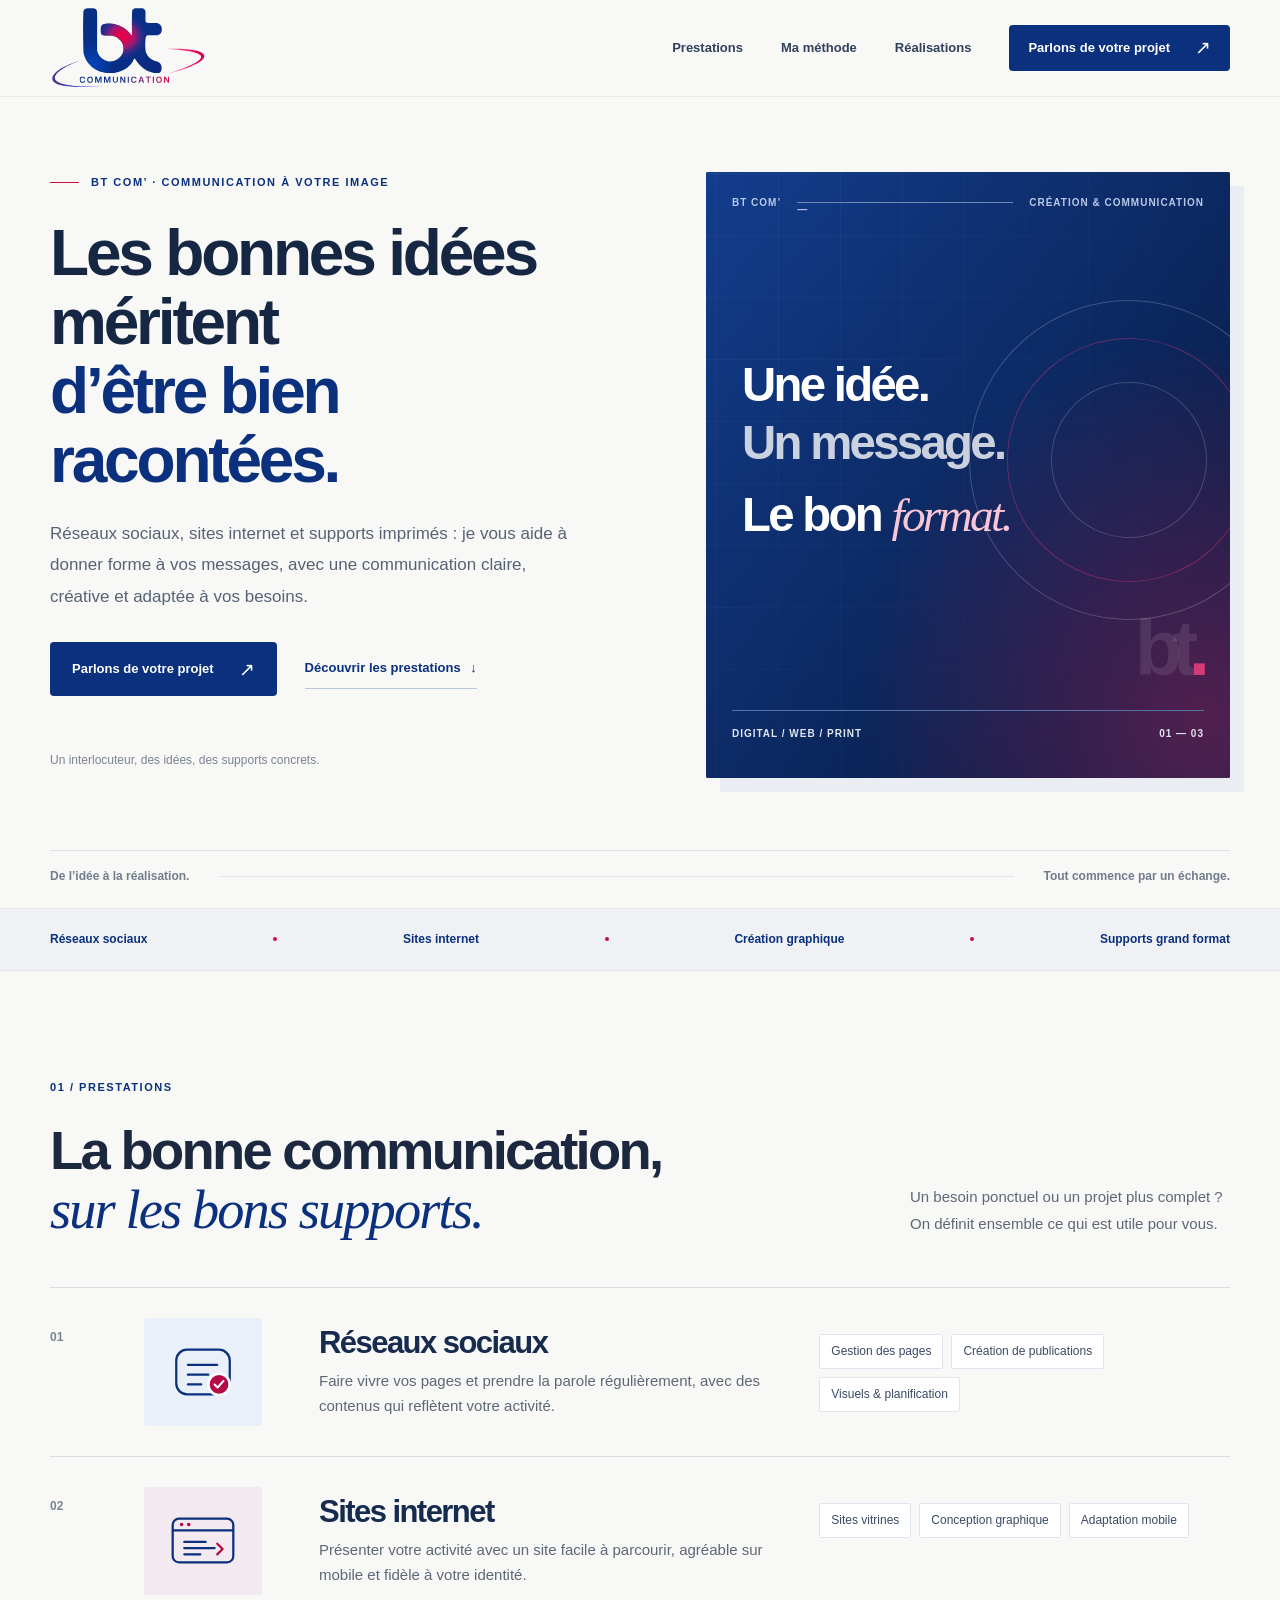
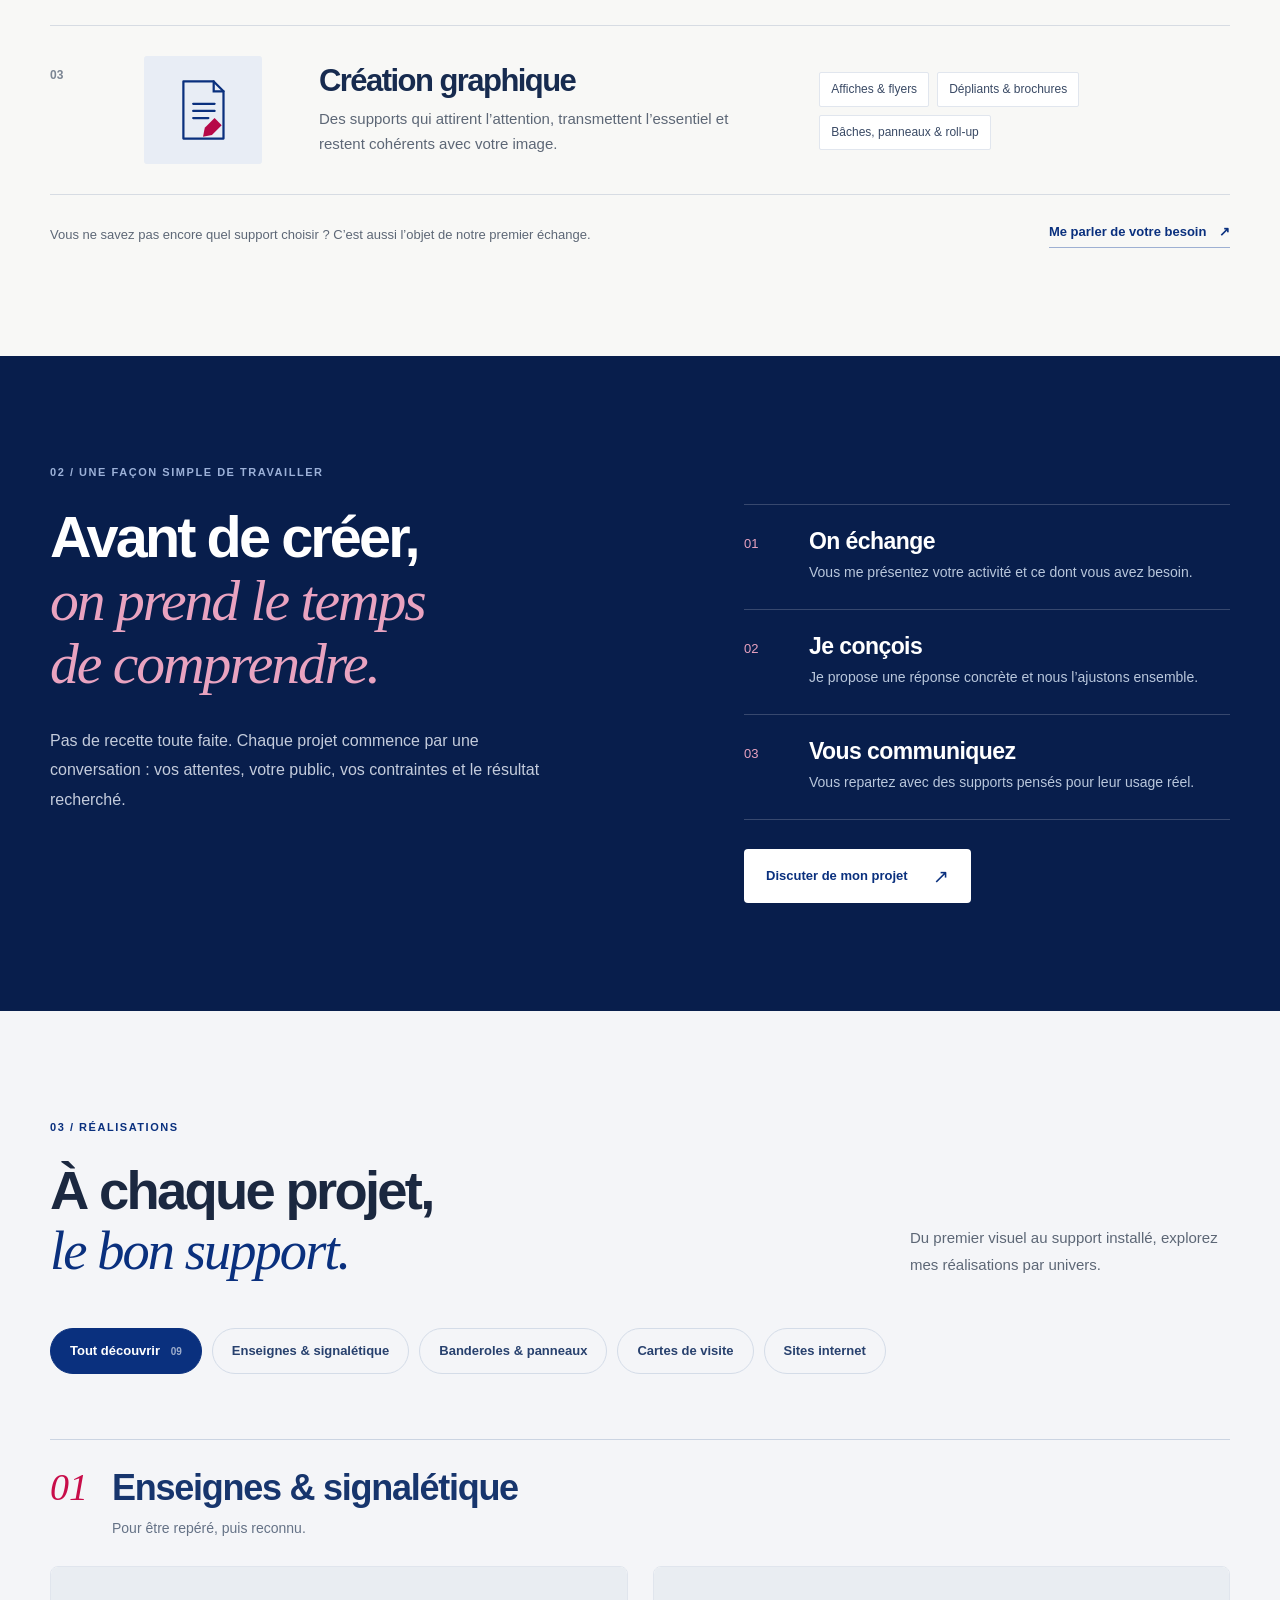
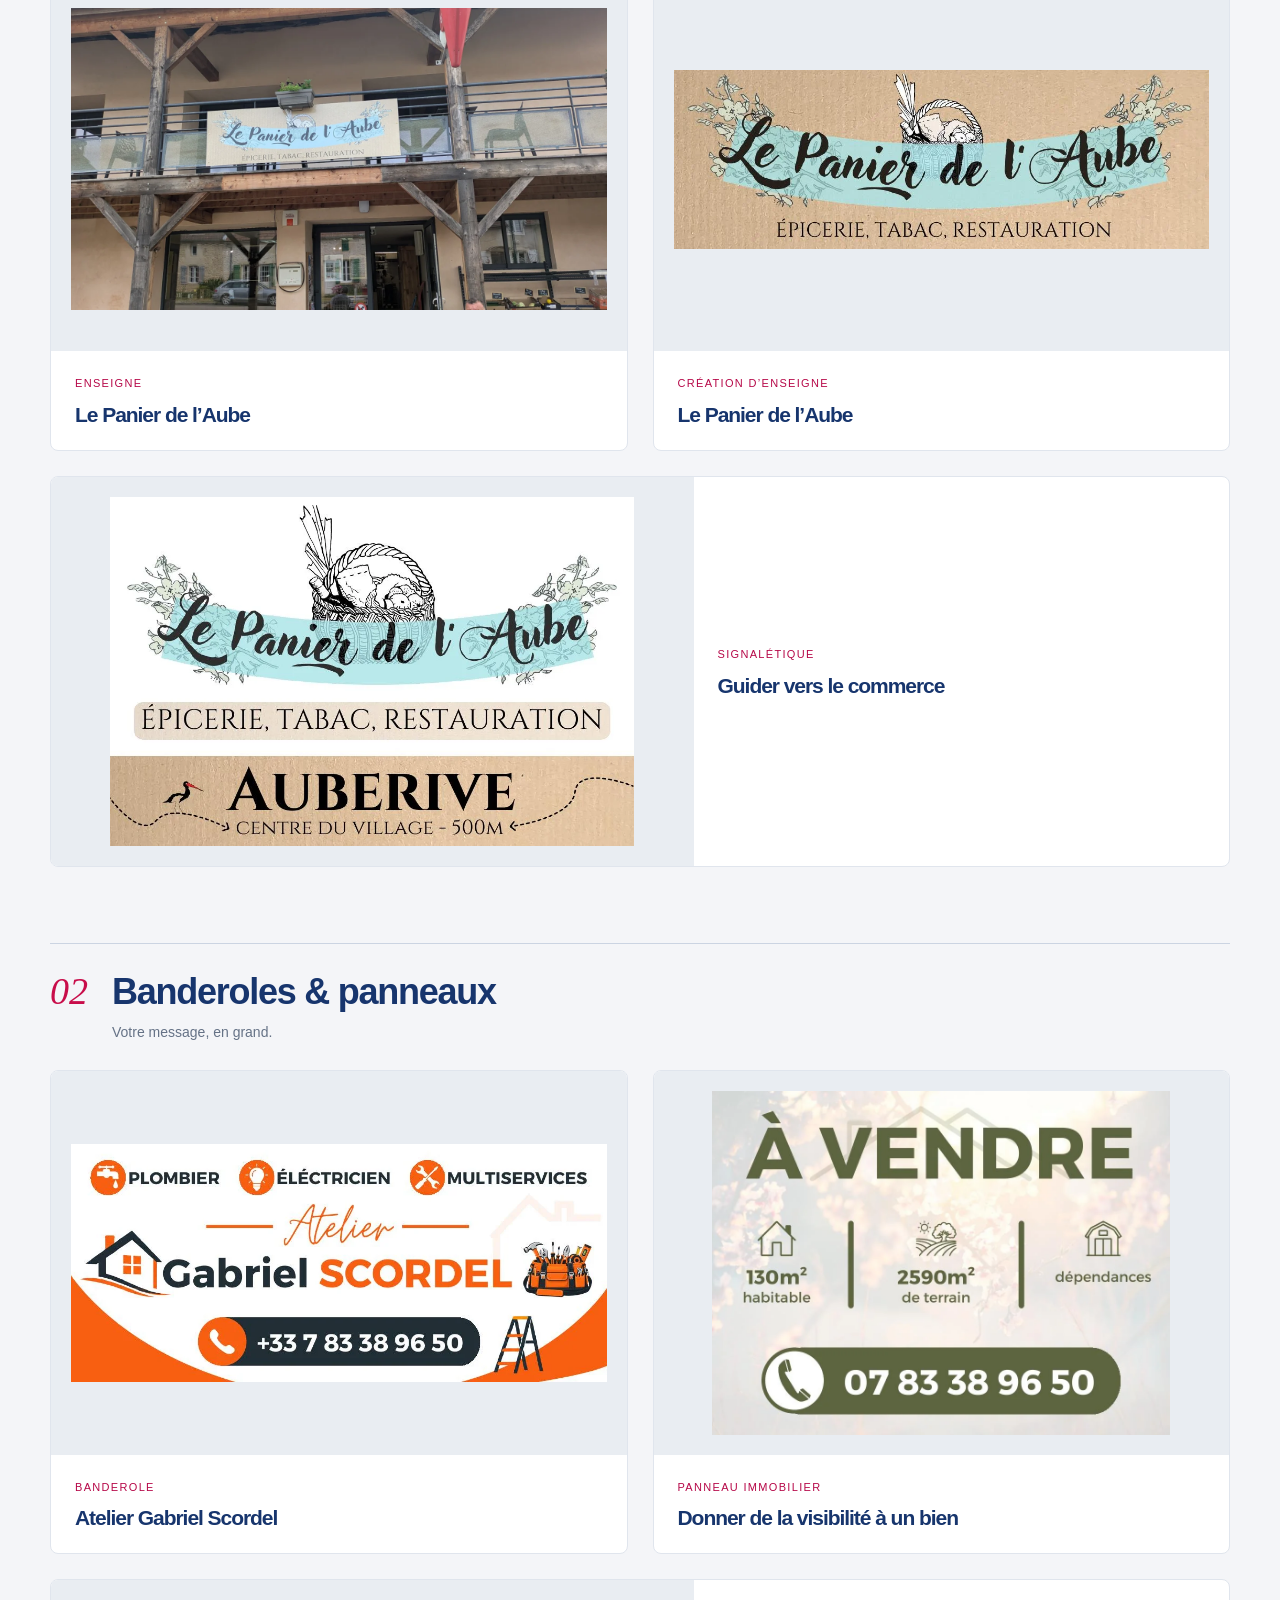
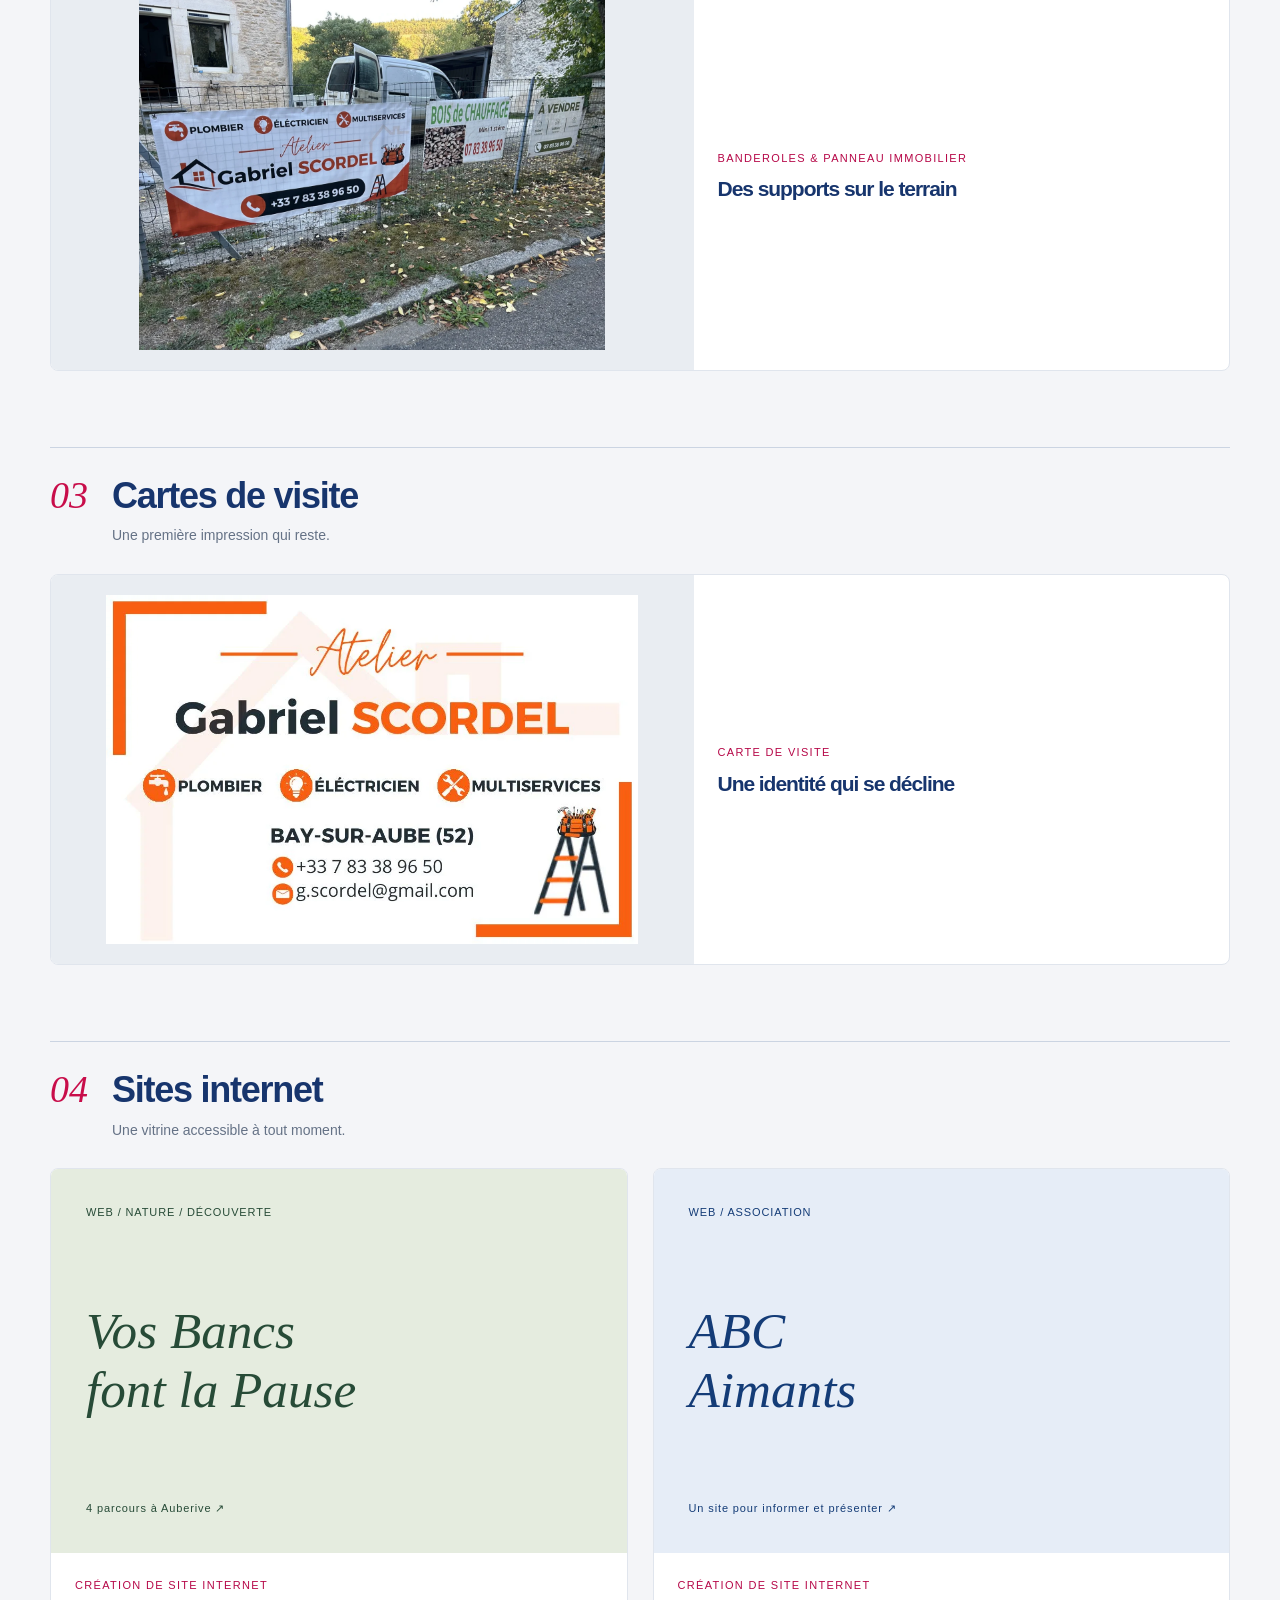
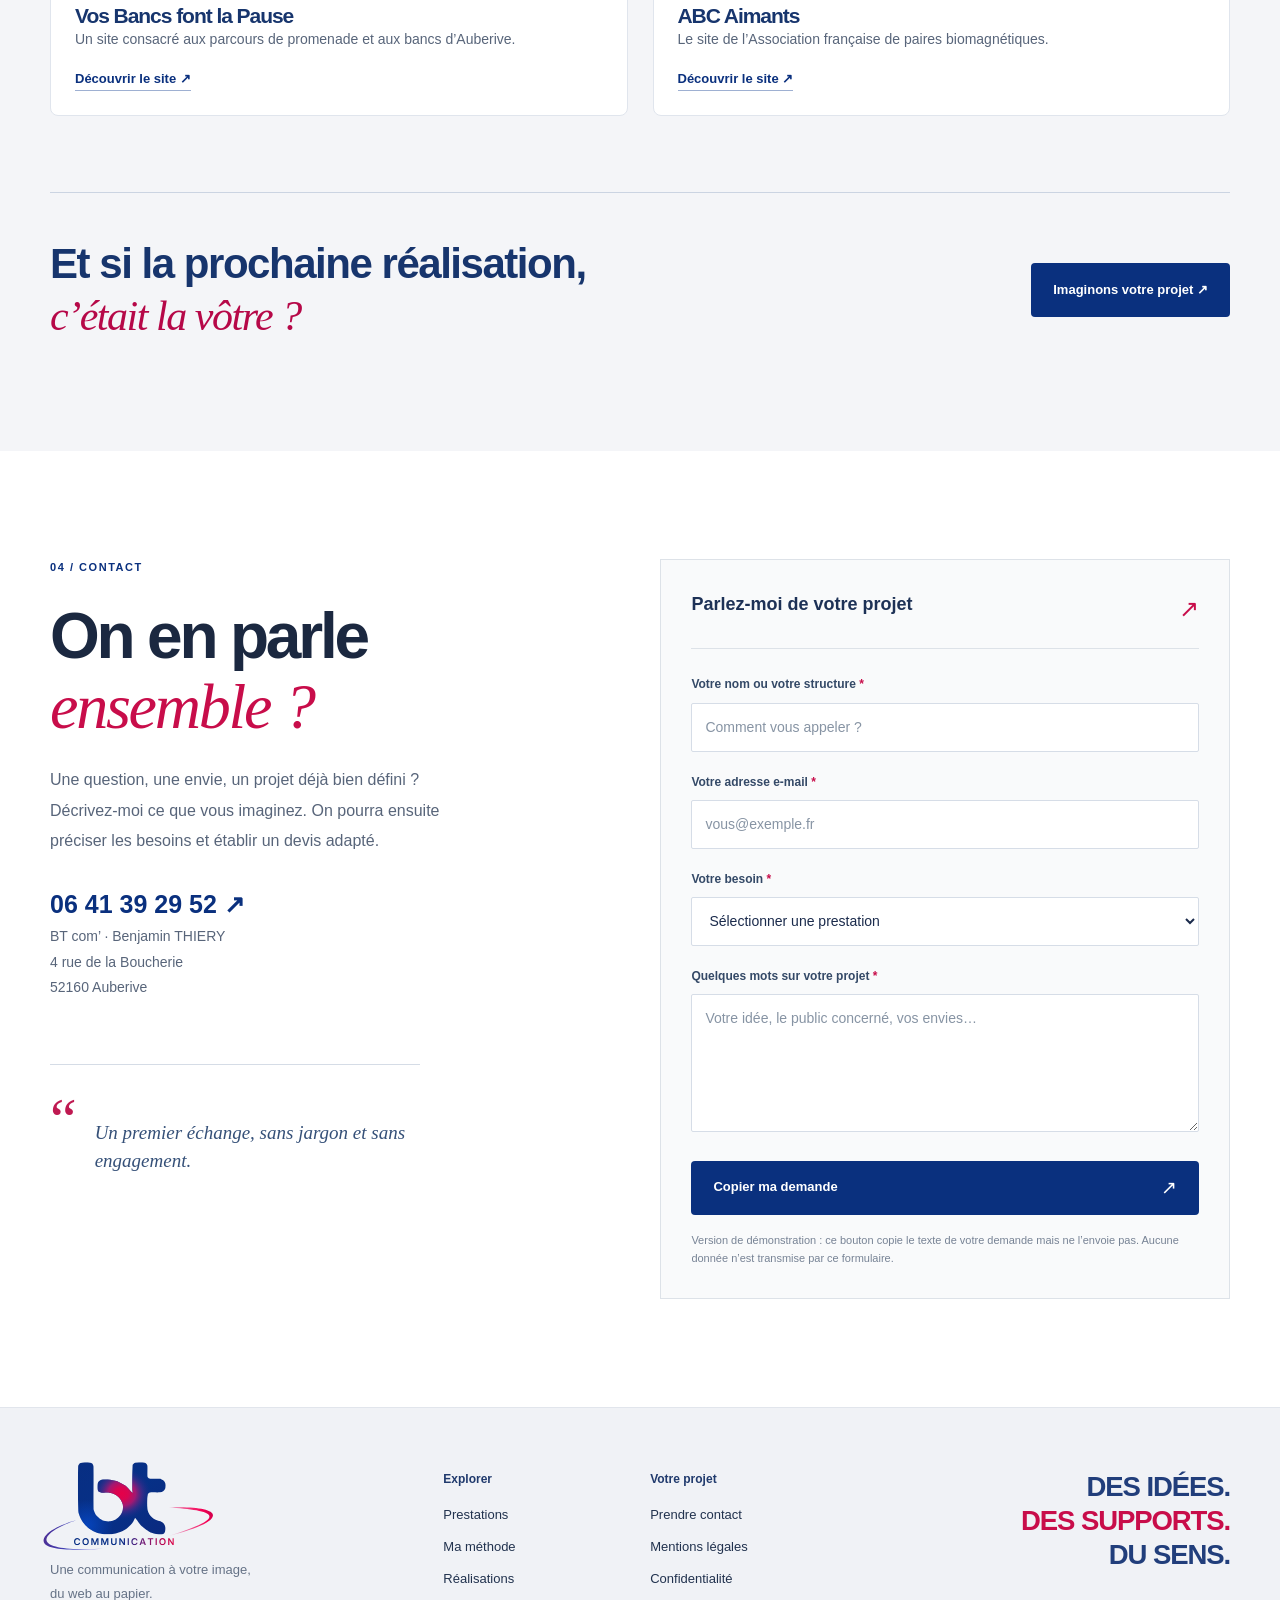
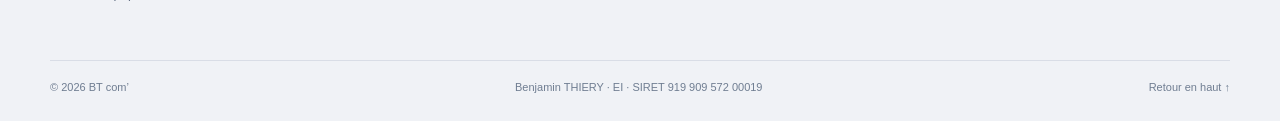
==== commit 619bd311: "Organize portfolio by support and add accessible scroll animations" ====
--- a/index.html
+++ b/index.html
@@ -10,10 +10,11 @@
   <meta property="og:description" content="Des idées claires, des supports soignés et une communication à votre image.">
   <title>BT com’ — Communication, sites web & création graphique</title>
   <link rel="icon" type="image/svg+xml" href="assets/favicon.svg">
-  <link rel="stylesheet" href="styles.css">
-  <script src="script.js" defer></script>
+  <link rel="stylesheet" href="styles.css?v=20261021b">
+  <script src="script.js?v=20261021b" defer></script>
 </head>
 <body>
+  <div class="reading-progress" aria-hidden="true"></div>
   <a class="skip-link" href="#contenu">Aller au contenu</a>
   <header class="header" id="haut">
     <div class="wrap header-inner">
@@ -109,22 +110,10 @@
       </div>
     </section>
 
-    <section class="section formats" id="formats" aria-labelledby="formats-title">
-      <div class="wrap">
-        <div class="section-title-row formats-head"><div><p class="overline">03 / Les supports</p><h2 id="formats-title">Une même idée,<br><em>plusieurs façons de la diffuser.</em></h2></div><p>Chaque format a son rôle. L’important, c’est de choisir celui qui convient à votre message.</p></div>
-        <div class="formats-stage" aria-label="Présentation illustrative des types de supports proposés par BT com’">
-          <div class="format-poster" aria-label="Illustration d'un support imprimé"><span class="mock-type">EXEMPLE DE FORMAT · AFFICHE</span><strong>FAIRE<br>PASSER<br><i>LE MOT.</i></strong><div class="mock-stripe"></div><span class="mock-footer">ÉDITION · IMPRESSION · SIGNALÉTIQUE</span></div>
-          <div class="format-browser" aria-label="Illustration d'un site web"><div class="fake-browser-bar"><span class="fake-dots">● ● ●</span><span>APERÇU DE FORMAT · WEB</span></div><div class="fake-browser-inner"><span class="small-index">WEB / RESPONSIVE</span><strong>Une belle<br>première <i>impression.</i></strong><span class="small-button">VOTRE PROJET ↗</span><span class="browser-arc" aria-hidden="true"></span></div></div>
-          <div class="format-mobile" aria-label="Illustration d'une publication sur les réseaux sociaux"><div class="mobile-header"><span class="mobile-avatar">bt</span><div>EXEMPLE DE FORMAT<small>Publication pour les réseaux</small></div><span>•••</span></div><div class="mobile-post"><span>UN BON<br>MESSAGE,<br><i>AU BON<br>MOMENT.</i></span><small>↗</small></div><div class="mobile-action">♡ &nbsp; ◯ &nbsp; ↗</div></div>
-        </div>
-        <p class="formats-note"><span aria-hidden="true">ⓘ</span> Visuels de démonstration des formats proposés. Ils ne représentent pas des commandes clients. Découvrez mes réalisations ci-dessous.</p>
-      </div>
-    </section>
-
-<section class="section portfolio" id="realisations" aria-labelledby="works-title"><div class="wrap"><div class="section-title-row"><div><p class="overline">04 / Réalisations</p><h2 id="works-title">Des idées devenues<br><em>des supports concrets.</em></h2></div><p>Enseignes, banderoles, cartes de visite, signalétique et site internet : découvrez quelques réalisations de BT com’.</p></div><div class="work-grid"><article class="work-card"><a class="work-image" href="assets/realisations/enseigne-installee.svg" target="_blank" rel="noopener" aria-label="Agrandir : Enseigne en situation"><img src="assets/realisations/enseigne-installee.svg" alt="Enseigne en situation" loading="lazy" width="1000" height="700"></a><div class="work-caption"><p>Enseigne</p><h3>Le Panier de l’Aube</h3></div></article><article class="work-card"><a class="work-image" href="assets/realisations/supports-installes.svg" target="_blank" rel="noopener" aria-label="Agrandir : Banderoles et panneau à vendre installés sur une clôture"><img src="assets/realisations/supports-installes.svg" alt="Banderoles et panneau à vendre installés sur une clôture" loading="lazy" width="1000" height="700"></a><div class="work-caption"><p>Banderoles & panneau immobilier</p><h3>Des supports sur le terrain</h3></div></article><article class="work-card"><a class="work-image" href="assets/realisations/enseigne.svg" target="_blank" rel="noopener" aria-label="Agrandir : Création de l’enseigne Le Panier de l’Aube"><img src="assets/realisations/enseigne.svg" alt="Création de l’enseigne Le Panier de l’Aube" loading="lazy" width="1000" height="700"></a><div class="work-caption"><p>Création d’enseigne</p><h3>Le Panier de l’Aube</h3></div></article><article class="work-card"><a class="work-image" href="assets/realisations/panneau-directionnel.svg" target="_blank" rel="noopener" aria-label="Agrandir : Panneau directionnel pour Le Panier de l’Aube à Auberive"><img src="assets/realisations/panneau-directionnel.svg" alt="Panneau directionnel pour Le Panier de l’Aube à Auberive" loading="lazy" width="1000" height="700"></a><div class="work-caption"><p>Signalétique</p><h3>Guider vers le commerce</h3></div></article><article class="work-card"><a class="work-image" href="assets/realisations/banderole.svg" target="_blank" rel="noopener" aria-label="Agrandir : Banderole de l’Atelier Gabriel Scordel"><img src="assets/realisations/banderole.svg" alt="Banderole de l’Atelier Gabriel Scordel" loading="lazy" width="1000" height="700"></a><div class="work-caption"><p>Banderole</p><h3>Atelier Gabriel Scordel</h3></div></article><article class="work-card"><a class="work-image" href="assets/realisations/carte-visite.svg" target="_blank" rel="noopener" aria-label="Agrandir : Carte de visite Atelier Gabriel Scordel"><img src="assets/realisations/carte-visite.svg" alt="Carte de visite Atelier Gabriel Scordel" loading="lazy" width="1000" height="700"></a><div class="work-caption"><p>Carte de visite</p><h3>Une identité qui se décline</h3></div></article><article class="work-card"><a class="work-image" href="assets/realisations/a-vendre.svg" target="_blank" rel="noopener" aria-label="Agrandir : Panneau immobilier à vendre"><img src="assets/realisations/a-vendre.svg" alt="Panneau immobilier à vendre" loading="lazy" width="1000" height="700"></a><div class="work-caption"><p>Panneau immobilier</p><h3>Donner de la visibilité à un bien</h3></div></article><article class="work-card work-web"><div class="work-web-art" aria-hidden="true"><span>WEB / NATURE / DÉCOUVERTE</span><strong>Vos Bancs<br>font la Pause</strong><span>4 parcours à Auberive ↗</span></div><div class="work-caption"><p>Création de site internet</p><h3>Vos Bancs font la Pause</h3><p class="work-description">Un site consacré aux parcours de promenade et aux bancs d’Auberive.</p><a class="arrow-link" href="https://www.vosbancsfontlapause.fr/" target="_blank" rel="noopener">Découvrir le site ↗</a></div></article><article class="work-card work-web"><div class="work-web-art abc-art" aria-hidden="true"><span>WEB / ASSOCIATION</span><strong>ABC<br>Aimants</strong><span>Un site pour informer et présenter ↗</span></div><div class="work-caption"><p>Création de site internet</p><h3>ABC Aimants</h3><p class="work-description">Le site de l’Association française de paires biomagnétiques.</p><a class="arrow-link" href="https://abc-aimants.com/" target="_blank" rel="noopener">Découvrir le site ↗</a></div></article></div></div></section>
+<section class="section portfolio" id="realisations" aria-labelledby="works-title"><div class="wrap"><div class="section-title-row"><div><p class="overline">03 / Réalisations</p><h2 id="works-title">À chaque projet,<br><em>le bon support.</em></h2></div><p>Du premier visuel au support installé, explorez mes réalisations par univers.</p></div><div class="portfolio-filters" role="group" aria-label="Filtrer les réalisations"><button type="button" class="filter-btn is-active" data-filter="all" aria-pressed="true">Tout découvrir <span>09</span></button><button type="button" class="filter-btn" data-filter="enseignes" aria-pressed="false">Enseignes & signalétique</button><button type="button" class="filter-btn" data-filter="grand-format" aria-pressed="false">Banderoles & panneaux</button><button type="button" class="filter-btn" data-filter="imprimes" aria-pressed="false">Cartes de visite</button><button type="button" class="filter-btn" data-filter="web" aria-pressed="false">Sites internet</button></div><p class="filter-status sr-only" role="status" aria-live="polite"></p><section class="project-group" data-category="enseignes" aria-labelledby="group-enseignes"><div class="project-group-head"><span class="group-number">01</span><div><h3 id="group-enseignes">Enseignes & signalétique</h3><p>Pour être repéré, puis reconnu.</p></div></div><div class="work-grid"><article class="work-card"><a class="work-image" href="assets/realisations/enseigne-installee.svg" target="_blank" rel="noopener" aria-label="Agrandir : Enseigne en situation"><img src="assets/realisations/enseigne-installee.svg" alt="Enseigne en situation" loading="lazy" width="1000" height="700"></a><div class="work-caption"><p>Enseigne</p><h3>Le Panier de l’Aube</h3></div></article><article class="work-card"><a class="work-image" href="assets/realisations/enseigne.svg" target="_blank" rel="noopener" aria-label="Agrandir : Création de l’enseigne Le Panier de l’Aube"><img src="assets/realisations/enseigne.svg" alt="Création de l’enseigne Le Panier de l’Aube" loading="lazy" width="1000" height="700"></a><div class="work-caption"><p>Création d’enseigne</p><h3>Le Panier de l’Aube</h3></div></article><article class="work-card"><a class="work-image" href="assets/realisations/panneau-directionnel.svg" target="_blank" rel="noopener" aria-label="Agrandir : Panneau directionnel pour Le Panier de l’Aube à Auberive"><img src="assets/realisations/panneau-directionnel.svg" alt="Panneau directionnel pour Le Panier de l’Aube à Auberive" loading="lazy" width="1000" height="700"></a><div class="work-caption"><p>Signalétique</p><h3>Guider vers le commerce</h3></div></article></div></section><section class="project-group" data-category="grand-format" aria-labelledby="group-grand-format"><div class="project-group-head"><span class="group-number">02</span><div><h3 id="group-grand-format">Banderoles & panneaux</h3><p>Votre message, en grand.</p></div></div><div class="work-grid"><article class="work-card"><a class="work-image" href="assets/realisations/banderole.svg" target="_blank" rel="noopener" aria-label="Agrandir : Banderole de l’Atelier Gabriel Scordel"><img src="assets/realisations/banderole.svg" alt="Banderole de l’Atelier Gabriel Scordel" loading="lazy" width="1000" height="700"></a><div class="work-caption"><p>Banderole</p><h3>Atelier Gabriel Scordel</h3></div></article><article class="work-card"><a class="work-image" href="assets/realisations/a-vendre.svg" target="_blank" rel="noopener" aria-label="Agrandir : Panneau immobilier à vendre"><img src="assets/realisations/a-vendre.svg" alt="Panneau immobilier à vendre" loading="lazy" width="1000" height="700"></a><div class="work-caption"><p>Panneau immobilier</p><h3>Donner de la visibilité à un bien</h3></div></article><article class="work-card"><a class="work-image" href="assets/realisations/supports-installes.svg" target="_blank" rel="noopener" aria-label="Agrandir : Banderoles et panneau à vendre installés sur une clôture"><img src="assets/realisations/supports-installes.svg" alt="Banderoles et panneau à vendre installés sur une clôture" loading="lazy" width="1000" height="700"></a><div class="work-caption"><p>Banderoles &amp; panneau immobilier</p><h3>Des supports sur le terrain</h3></div></article></div></section><section class="project-group" data-category="imprimes" aria-labelledby="group-imprimes"><div class="project-group-head"><span class="group-number">03</span><div><h3 id="group-imprimes">Cartes de visite</h3><p>Une première impression qui reste.</p></div></div><div class="work-grid"><article class="work-card"><a class="work-image" href="assets/realisations/carte-visite.svg" target="_blank" rel="noopener" aria-label="Agrandir : Carte de visite Atelier Gabriel Scordel"><img src="assets/realisations/carte-visite.svg" alt="Carte de visite Atelier Gabriel Scordel" loading="lazy" width="1000" height="700"></a><div class="work-caption"><p>Carte de visite</p><h3>Une identité qui se décline</h3></div></article></div></section><section class="project-group" data-category="web" aria-labelledby="group-web"><div class="project-group-head"><span class="group-number">04</span><div><h3 id="group-web">Sites internet</h3><p>Une vitrine accessible à tout moment.</p></div></div><div class="work-grid"><article class="work-card work-web"><div class="work-web-art" aria-hidden="true"><span>WEB / NATURE / DÉCOUVERTE</span><strong>Vos Bancs<br>font la Pause</strong><span>4 parcours à Auberive ↗</span></div><div class="work-caption"><p>Création de site internet</p><h3>Vos Bancs font la Pause</h3><p class="work-description">Un site consacré aux parcours de promenade et aux bancs d’Auberive.</p><a class="arrow-link" href="https://www.vosbancsfontlapause.fr/" target="_blank" rel="noopener">Découvrir le site ↗</a></div></article><article class="work-card work-web"><div class="work-web-art abc-art" aria-hidden="true"><span>WEB / ASSOCIATION</span><strong>ABC<br>Aimants</strong><span>Un site pour informer et présenter ↗</span></div><div class="work-caption"><p>Création de site internet</p><h3>ABC Aimants</h3><p class="work-description">Le site de l’Association française de paires biomagnétiques.</p><a class="arrow-link" href="https://abc-aimants.com/" target="_blank" rel="noopener">Découvrir le site ↗</a></div></article></div></section><div class="portfolio-end"><p>Et si la prochaine réalisation,<br><em>c’était la vôtre ?</em></p><a class="btn btn-primary" href="#contact">Imaginons votre projet ↗</a></div></div></section>
     <section class="contact section" id="contact" aria-labelledby="contact-title">
       <div class="wrap contact-grid">
-        <div class="contact-copy"><p class="overline">05 / Contact</p><h2 id="contact-title">On en parle <em>ensemble&nbsp;?</em></h2><p>Une question, une envie, un projet déjà bien défini ? Décrivez-moi ce que vous imaginez. On pourra ensuite préciser les besoins et établir un devis adapté.</p><div class="contact-details"><a href="tel:+33641392952">06 41 39 29 52 ↗</a><p>BT com’ · Benjamin THIERY<br>4 rue de la Boucherie<br>52160 Auberive</p></div><div class="contact-quote"><span aria-hidden="true">“</span><p>Un premier échange, sans jargon et sans engagement.</p></div></div>
+        <div class="contact-copy"><p class="overline">04 / Contact</p><h2 id="contact-title">On en parle <em>ensemble&nbsp;?</em></h2><p>Une question, une envie, un projet déjà bien défini ? Décrivez-moi ce que vous imaginez. On pourra ensuite préciser les besoins et établir un devis adapté.</p><div class="contact-details"><a href="tel:+33641392952">06 41 39 29 52 ↗</a><p>BT com’ · Benjamin THIERY<br>4 rue de la Boucherie<br>52160 Auberive</p></div><div class="contact-quote"><span aria-hidden="true">“</span><p>Un premier échange, sans jargon et sans engagement.</p></div></div>
         <div class="form-shell">
           <div class="form-top"><strong>Parlez-moi de votre projet</strong><span>↗</span></div>
           <form id="contact-form" novalidate>
--- a/styles.css
+++ b/styles.css
@@ -176,3 +176,12 @@
 .portfolio{background:#f1f3f7}.work-grid{display:grid;grid-template-columns:repeat(2,minmax(0,1fr));gap:28px}.work-card{background:#fff;border:1px solid #dce2eb;overflow:hidden}.work-image{display:flex;aspect-ratio:1.5;background:#e9edf2;align-items:center;justify-content:center;padding:20px}.work-image img{display:block;width:100%;height:100%;object-fit:contain}.work-caption{padding:24px}.work-caption>p:first-child{font-size:11px;text-transform:uppercase;letter-spacing:.12em;color:#b60848;margin:0 0 10px}.work-caption h3{font-size:23px;margin:0;color:#17356d}.work-description{font-size:14px;line-height:1.7;color:#58657a}.work-web-art{aspect-ratio:1.5;padding:35px;display:flex;flex-direction:column;justify-content:space-between;background:#e5ecdf;color:#274b37}.work-web-art strong{font:italic clamp(32px,4vw,54px)/1.15 Georgia,serif}.work-web-art span{font-size:11px;letter-spacing:.08em}.work-web .arrow-link{margin-top:15px}.contact-details{margin-top:28px}.contact-details>a{font-size:25px;font-weight:750;color:var(--blue)}.contact-details p{font-size:14px;color:#58657a;line-height:1.8}.work-image:focus-visible{outline:3px solid #c80d4a;outline-offset:-4px}@media(max-width:600px){.work-grid{grid-template-columns:1fr;gap:20px}.work-caption{padding:20px}.work-caption h3{font-size:21px}.work-web-art strong{font-size:42px}}
 
 .abc-art{background:#e6edf7;color:#143c77}
+
+/* Portfolio: distinct collections and a clear reading rhythm */
+.sr-only{position:absolute;width:1px;height:1px;padding:0;margin:-1px;overflow:hidden;clip:rect(0,0,0,0);white-space:nowrap;border:0}
+.reading-progress{position:fixed;inset:0 auto auto 0;height:3px;width:100%;transform:scaleX(0);transform-origin:left;background:linear-gradient(90deg,#0a307e,#c80d4a);z-index:1000;pointer-events:none}
+.portfolio{background:#f4f5f8}.portfolio-filters{display:flex;flex-wrap:wrap;gap:10px;margin:0 0 65px}.filter-btn{font:inherit;font-size:13px;font-weight:650;border:1px solid #d4dce8;border-radius:30px;padding:12px 19px;background:transparent;color:#28416e;cursor:pointer;transition:background .2s,color .2s,transform .2s}.filter-btn span{opacity:.6;font-size:10px;margin-left:7px}.filter-btn:hover{transform:translateY(-2px);border-color:#0a307e}.filter-btn.is-active{background:#0a307e;color:white;border-color:#0a307e}.filter-btn:focus-visible{outline:3px solid #c80d4a;outline-offset:4px}
+.project-group{margin-bottom:76px;scroll-margin-top:130px}.project-group[hidden]{display:none}.project-group-head{border-top:1px solid #cbd4e2;display:flex;align-items:baseline;gap:24px;padding-top:25px;margin-bottom:27px}.group-number{font:italic 38px Georgia,serif;color:#c80d4a}.project-group-head h3{font-size:clamp(25px,3vw,36px);color:#17356d;letter-spacing:-.035em;margin:0}.project-group-head p{color:#657286;font-size:14px;margin:9px 0 0}.project-group .work-grid{grid-template-columns:repeat(2,minmax(0,1fr));gap:25px}.project-group .work-card{border-radius:8px;transition:transform .3s,box-shadow .3s;border-color:#e0e5ed}.project-group .work-card:hover{transform:translateY(-5px);box-shadow:0 15px 35px #14306612}.work-image{overflow:hidden;background:#e9edf2}.work-image img{transition:transform .65s cubic-bezier(.2,.7,.2,1)}.work-image:hover img{transform:scale(1.035)}.project-group .work-caption h3{font-size:21px}.project-group .work-card:last-child:nth-child(odd){grid-column:1/-1;display:grid;grid-template-columns:1.2fr 1fr;align-items:center}.project-group .work-card:last-child:nth-child(odd) .work-image{aspect-ratio:1.65}.portfolio-end{display:flex;justify-content:space-between;align-items:center;gap:25px;border-top:1px solid #cbd4e2;padding-top:45px}.portfolio-end p{font-size:clamp(27px,3.4vw,42px);line-height:1.25;font-weight:750;letter-spacing:-.035em;color:#17356d;margin:0}.portfolio-end em{font-family:Georgia,serif;font-weight:400;color:#b60848}.header{transition:box-shadow .3s}.header.has-scrolled{box-shadow:0 6px 25px #10274b0c}
+@media(prefers-reduced-motion:no-preference){.motion-ready .reveal{opacity:0;transform:translateY(24px);transition:opacity .7s ease,transform .7s cubic-bezier(.2,.7,.2,1);transition-delay:var(--reveal-delay,0ms)}.motion-ready .reveal.is-visible{opacity:1;transform:none}.hero-main{animation:hero-in .85s ease both}.hero-piece{animation:hero-in 1s .15s ease both}.piece-orbit{animation:orbit-breathe 7s ease-in-out infinite}.piece-mark{animation:mark-float 6s ease-in-out infinite}@keyframes hero-in{from{opacity:0;transform:translateY(22px)}to{opacity:1;transform:none}}@keyframes orbit-breathe{50%{transform:scale(1.055) rotate(8deg)}}@keyframes mark-float{50%{translate:0 -7px}}}
+@media(max-width:600px){.portfolio-filters{gap:8px;margin-bottom:40px}.filter-btn{font-size:11px;padding:10px 13px}.project-group{margin-bottom:48px}.project-group-head{gap:15px;padding-top:19px}.group-number{font-size:29px}.project-group .work-grid{grid-template-columns:1fr;gap:18px}.project-group .work-card:last-child:nth-child(odd){display:block;grid-column:auto}.portfolio-end{align-items:start;flex-direction:column}.portfolio-end .btn{width:100%;justify-content:space-between}}
+@media(prefers-reduced-motion:reduce){.work-image img,.work-card,.filter-btn{transition:none!important}.work-image:hover img,.work-card:hover,.filter-btn:hover{transform:none!important}}
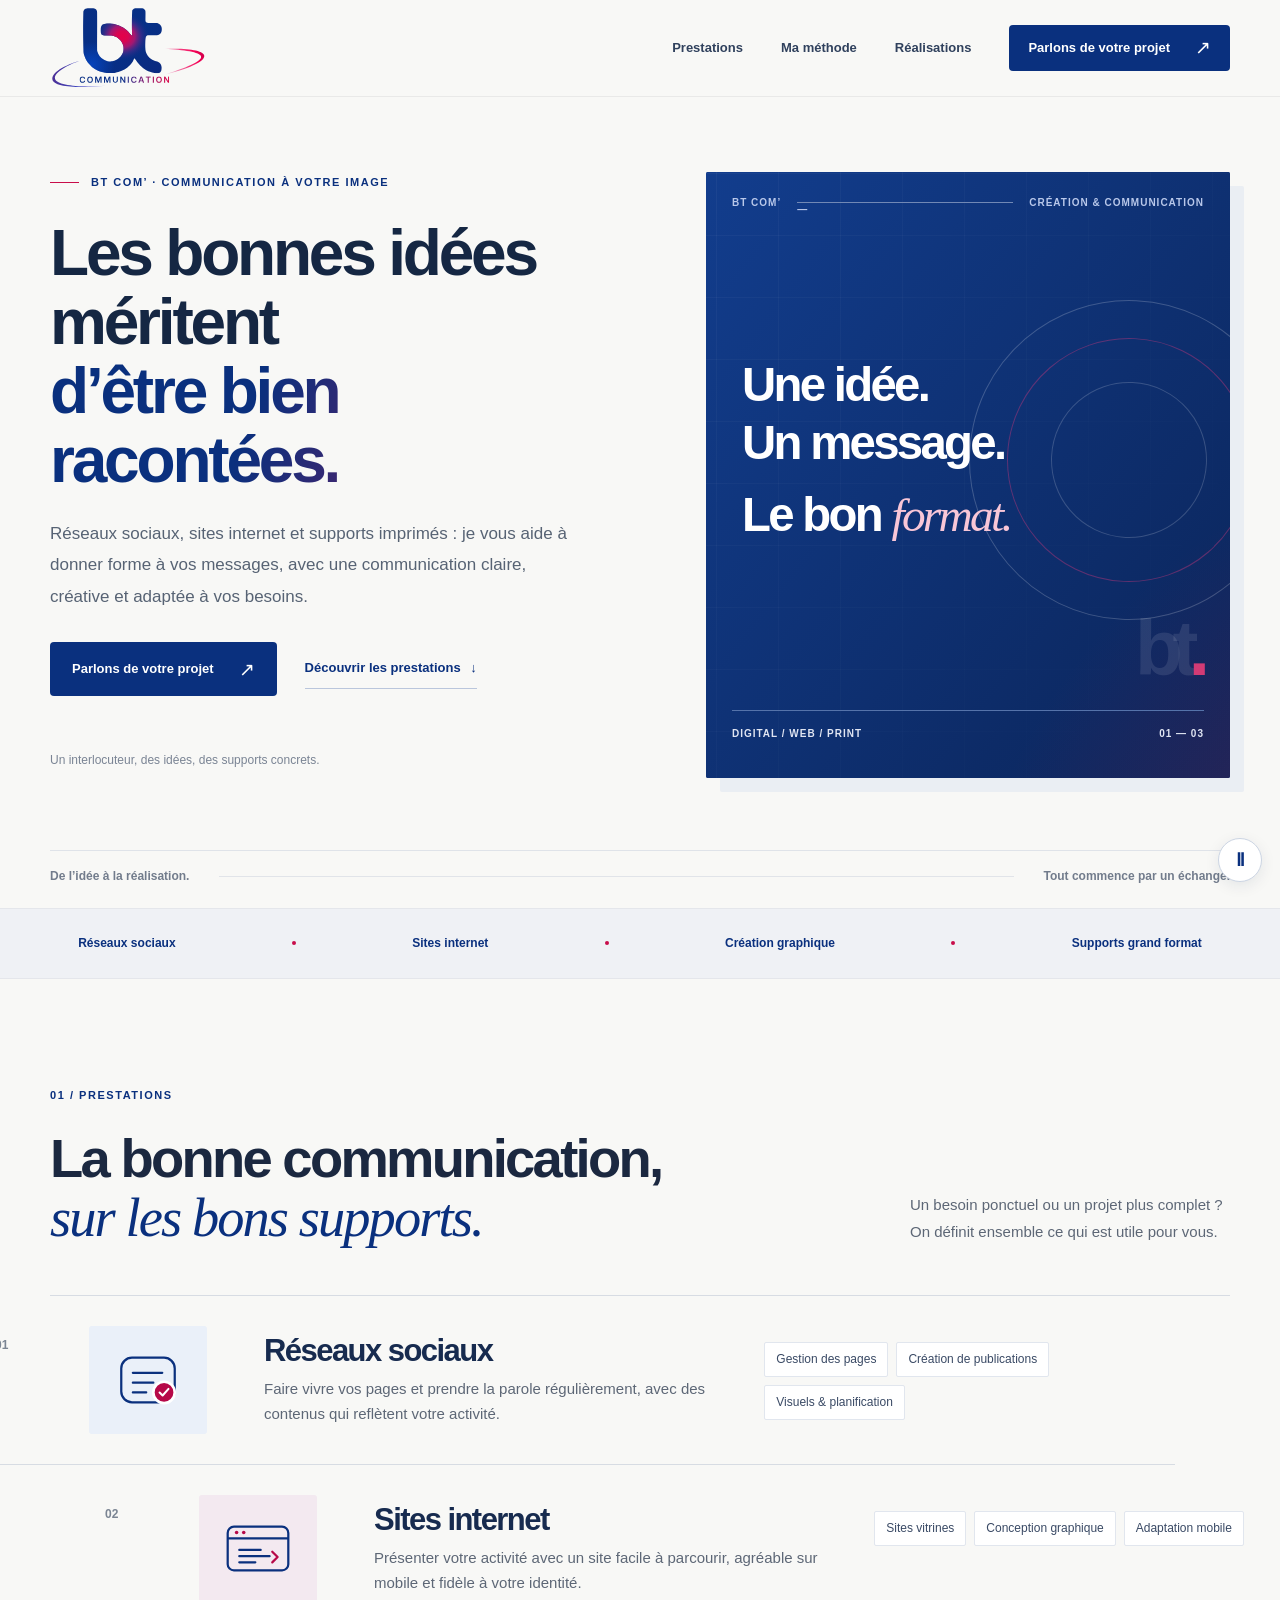
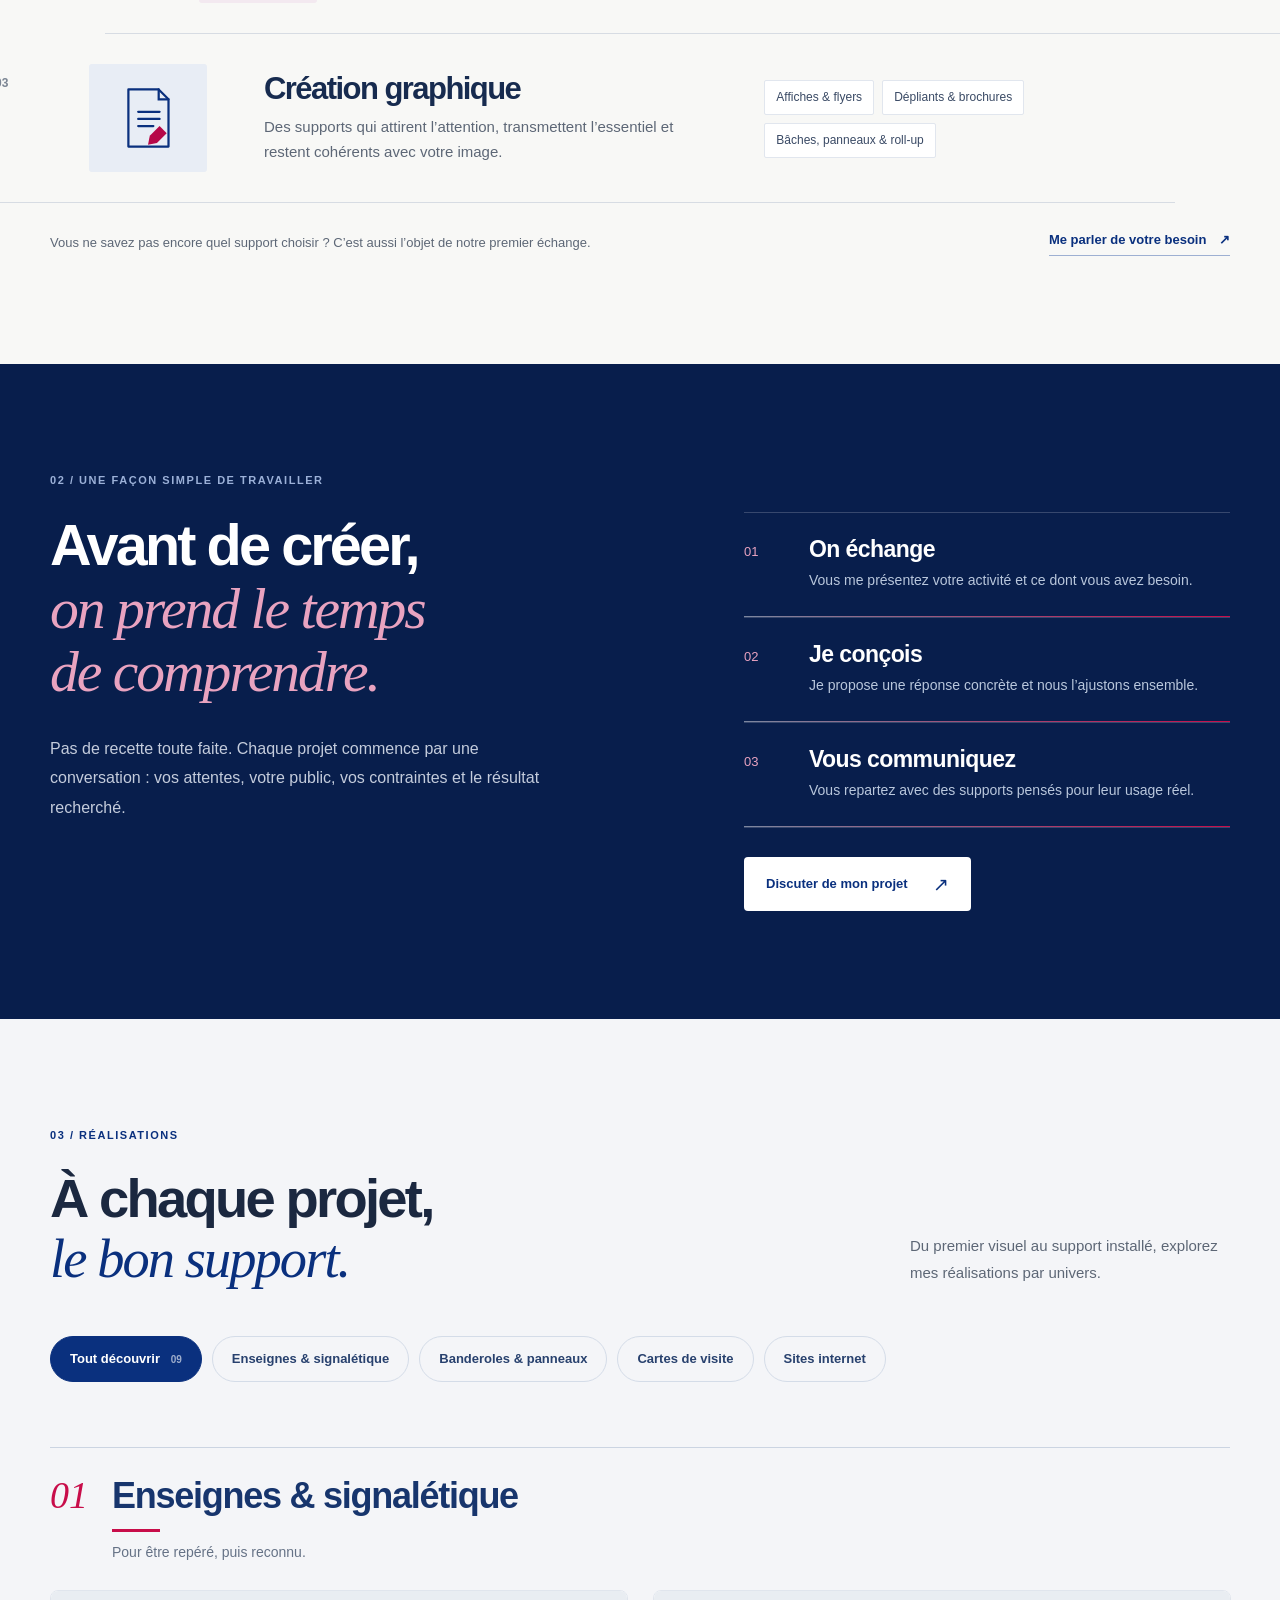
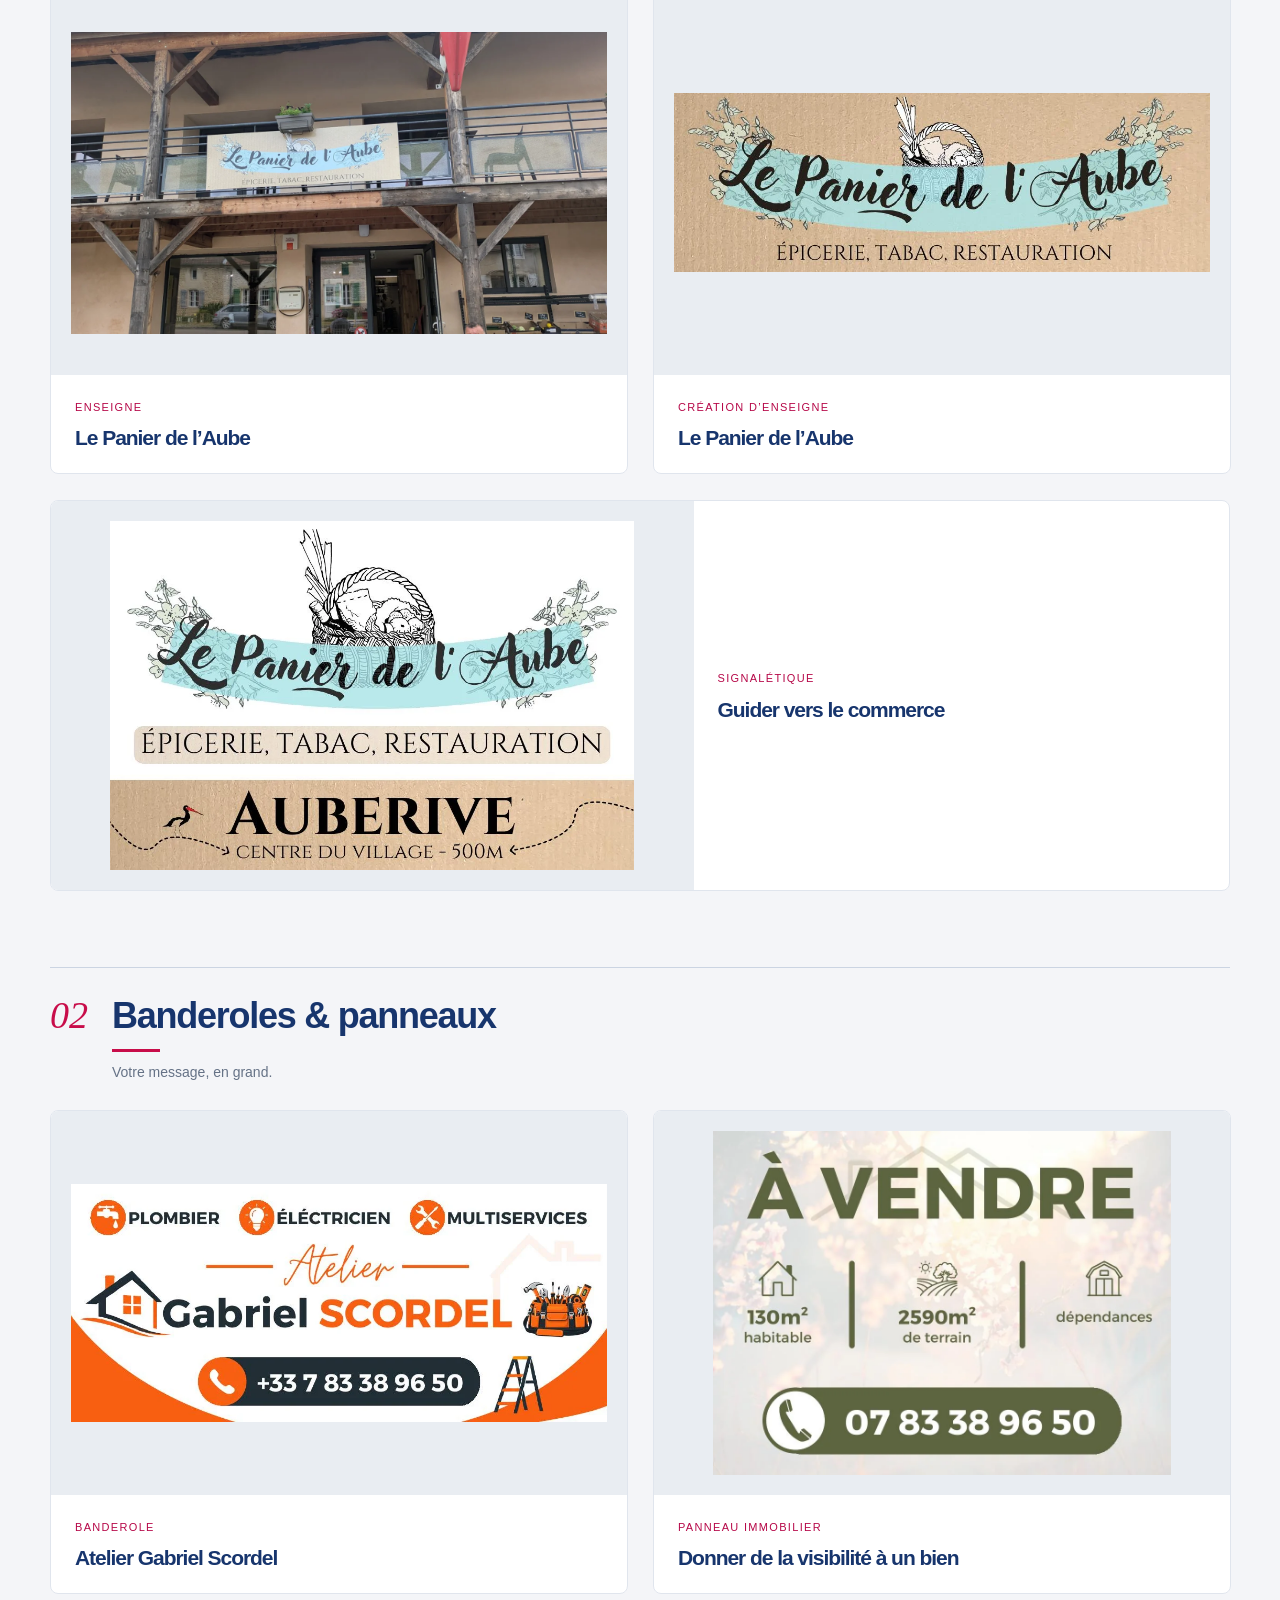
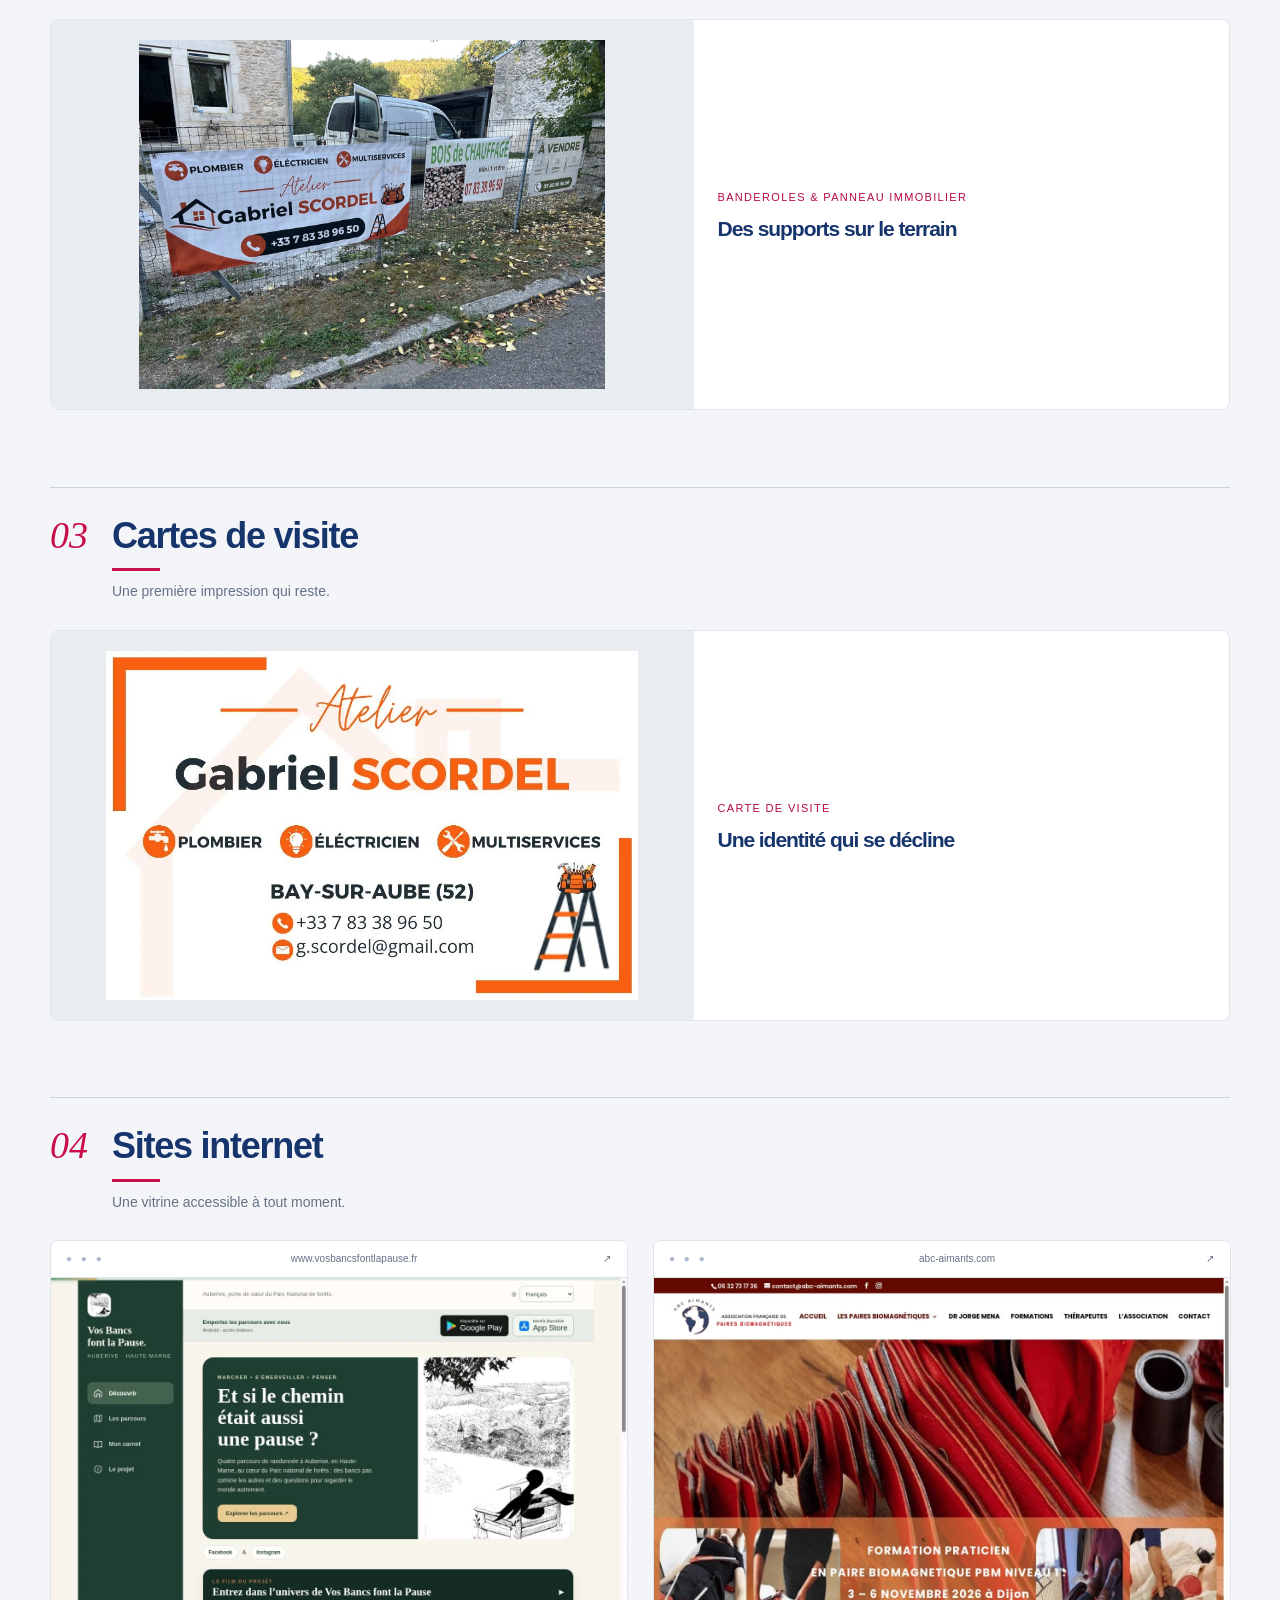
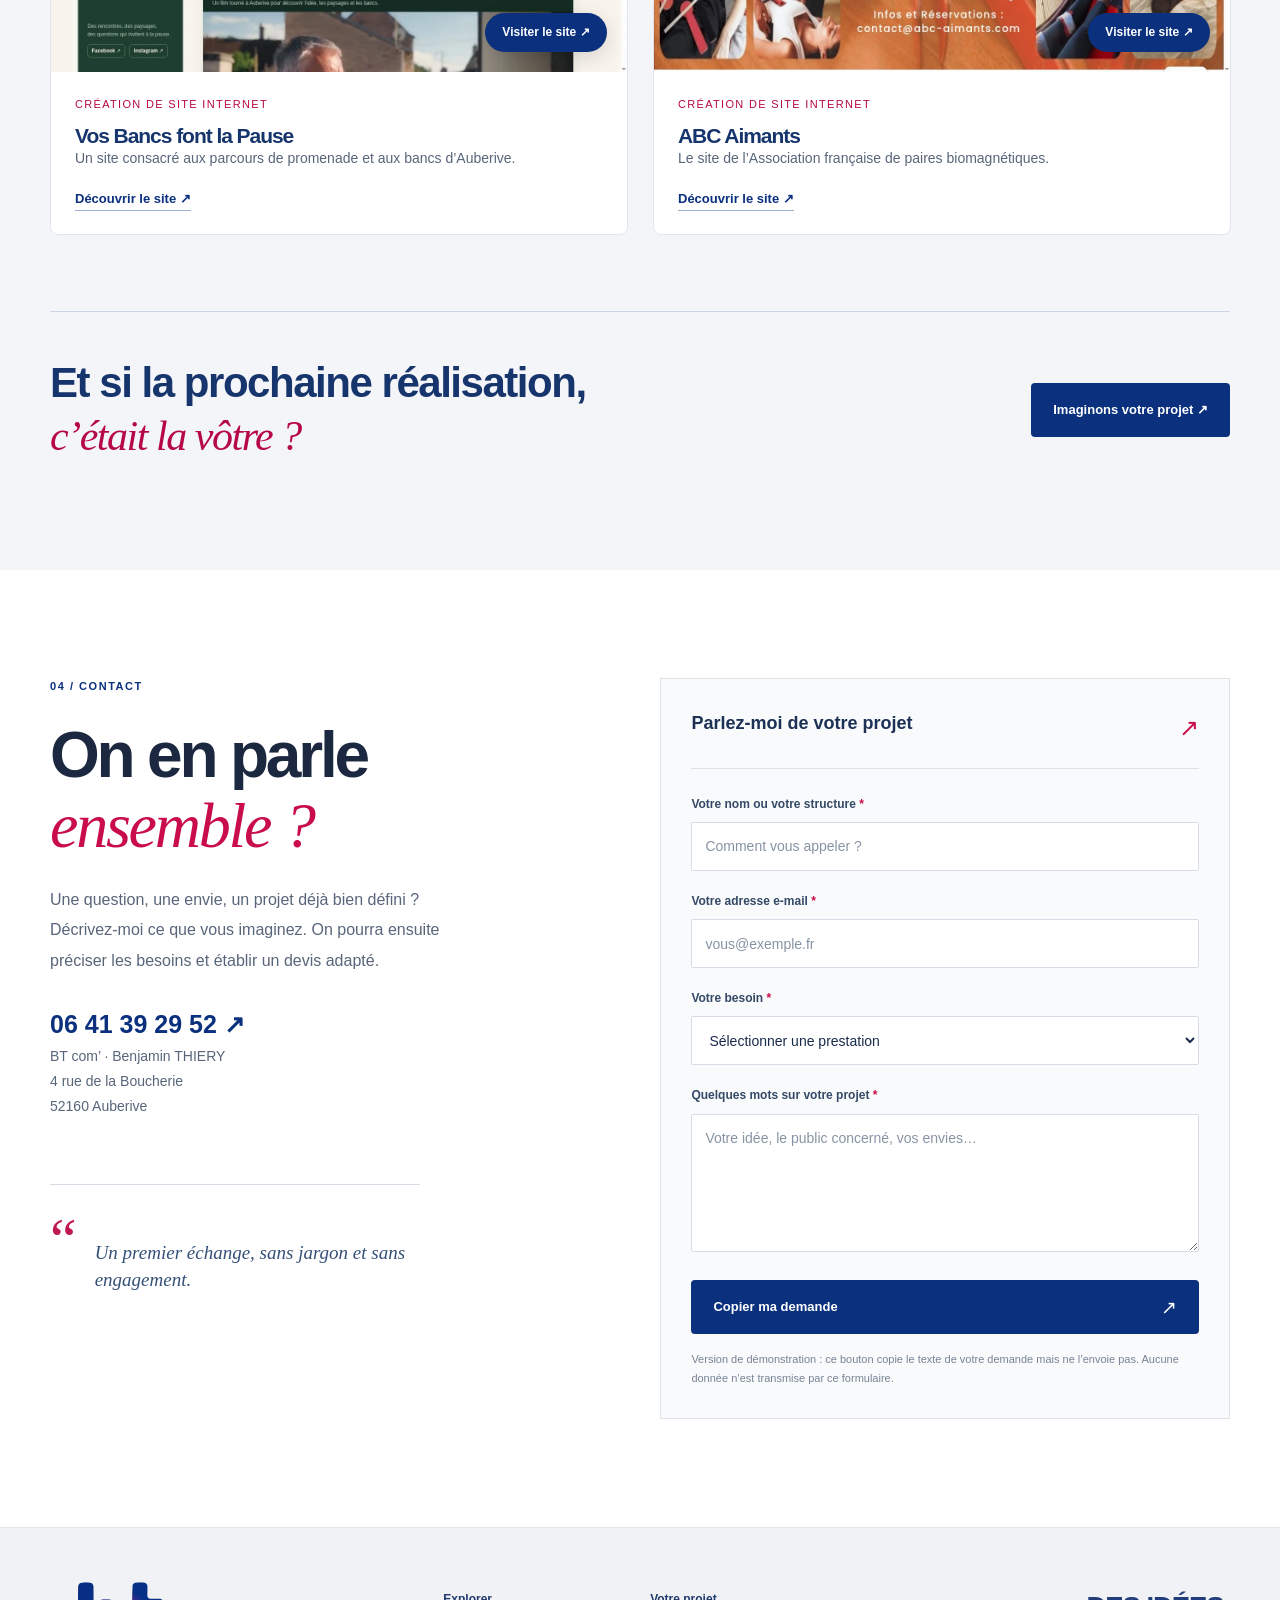
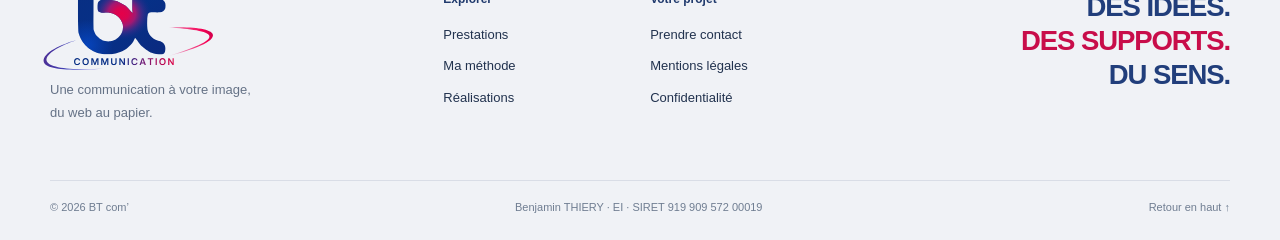
==== commit 589098f1: "Add real homepage previews and prominent site-wide animations with pause control" ====
--- a/index.html
+++ b/index.html
@@ -6,14 +6,15 @@
   <meta name="theme-color" content="#f8f8f6">
   <meta name="description" content="BT com’ accompagne vos projets de communication : animation des réseaux sociaux, création de sites internet et conception d’affiches, flyers, panneaux et autres supports.">
   <meta property="og:type" content="website">
-  <meta property="og:title" content="BT com’ | Communication, web & création graphique">
+  <meta property="og:title" content="BT com’ | Communication, web &amp; création graphique">
   <meta property="og:description" content="Des idées claires, des supports soignés et une communication à votre image.">
-  <title>BT com’ — Communication, sites web & création graphique</title>
+  <title>BT com’ — Communication, sites web &amp; création graphique</title>
   <link rel="icon" type="image/svg+xml" href="assets/favicon.svg">
-  <link rel="stylesheet" href="styles.css?v=20261021b">
-  <script src="script.js?v=20261021b" defer></script>
+  <link rel="stylesheet" href="styles.css?v=20261021c">
+  <script src="script.js?v=20261021c" defer></script>
 </head>
 <body>
+<button class="motion-toggle" type="button" aria-label="Mettre les animations en pause" aria-pressed="false" hidden><span aria-hidden="true">Ⅱ</span></button>
   <div class="reading-progress" aria-hidden="true"></div>
   <a class="skip-link" href="#contenu">Aller au contenu</a>
   <header class="header" id="haut">
@@ -47,7 +48,7 @@
           <p class="hero-aside">Un interlocuteur, des idées, des supports concrets.</p>
         </div>
         <div class="hero-piece" aria-label="Composition graphique BT com’ : créer, communiquer et donner de la visibilité à vos idées" role="img">
-          <div class="piece-index">BT COM’ <span>—</span> CRÉATION & COMMUNICATION</div>
+          <div class="piece-index">BT COM’ <span>—</span> CRÉATION &amp; COMMUNICATION</div>
           <div class="piece-surface">
             <div class="piece-line one">Une idée.</div>
             <div class="piece-line two">Un message.</div>
@@ -66,9 +67,11 @@
     </section>
 
     <section class="intro-belt" aria-label="Domaines d’intervention">
-      <div class="wrap intro-belt-inner">
+      <div class="belt-window"><div class="belt-track"><div class="intro-belt-inner">
         <span>Réseaux sociaux</span><i aria-hidden="true"></i><span>Sites internet</span><i aria-hidden="true"></i><span>Création graphique</span><i aria-hidden="true"></i><span>Supports grand format</span>
-      </div>
+      </div><div class="intro-belt-inner" aria-hidden="true">
+        <span>Réseaux sociaux</span><i aria-hidden="true"></i><span>Sites internet</span><i aria-hidden="true"></i><span>Création graphique</span><i aria-hidden="true"></i><span>Supports grand format</span>
+      </div></div></div>
     </section>
 
     <section class="section services" id="prestations" aria-labelledby="services-title">
@@ -80,18 +83,18 @@
         <div class="service-list">
           <article class="service-item">
             <div class="service-id">01</div>
-            <div class="service-icon" aria-hidden="true"><svg viewBox="0 0 92 92" fill="none"><rect x="16" y="21" width="60" height="50" rx="12" stroke="currentColor" stroke-width="2.5"/><path d="M29 38h33M29 49h23M29 60h15" stroke="currentColor" stroke-width="2.5" stroke-linecap="round"/><circle cx="64" cy="60" r="12" fill="#b60848" stroke="white" stroke-width="3"/><path d="m59 60 3.4 3.4L69 56" stroke="white" stroke-width="2.3" stroke-linecap="round" stroke-linejoin="round"/></svg></div>
-            <div class="service-text"><h3>Réseaux sociaux</h3><p>Faire vivre vos pages et prendre la parole régulièrement, avec des contenus qui reflètent votre activité.</p><ul class="tags"><li>Gestion des pages</li><li>Création de publications</li><li>Visuels & planification</li></ul></div>
+            <div class="service-icon" aria-hidden="true"><svg viewbox="0 0 92 92" fill="none"><rect x="16" y="21" width="60" height="50" rx="12" stroke="currentColor" stroke-width="2.5"></rect><path d="M29 38h33M29 49h23M29 60h15" stroke="currentColor" stroke-width="2.5" stroke-linecap="round"></path><circle cx="64" cy="60" r="12" fill="#b60848" stroke="white" stroke-width="3"></circle><path d="m59 60 3.4 3.4L69 56" stroke="white" stroke-width="2.3" stroke-linecap="round" stroke-linejoin="round"></path></svg></div>
+            <div class="service-text"><h3>Réseaux sociaux</h3><p>Faire vivre vos pages et prendre la parole régulièrement, avec des contenus qui reflètent votre activité.</p><ul class="tags"><li>Gestion des pages</li><li>Création de publications</li><li>Visuels &amp; planification</li></ul></div>
           </article>
           <article class="service-item">
             <div class="service-id">02</div>
-            <div class="service-icon" aria-hidden="true"><svg viewBox="0 0 92 92" fill="none"><rect x="12" y="21" width="68" height="49" rx="7" stroke="currentColor" stroke-width="2.5"/><path d="M12 34h68" stroke="currentColor" stroke-width="2.5"/><circle cx="22" cy="27.5" r="2" fill="#b60848"/><circle cx="30" cy="27.5" r="2" fill="#b60848"/><path d="M25 47h24M25 54h34M25 61h18" stroke="currentColor" stroke-width="2.5" stroke-linecap="round"/><path d="m62 49 6 6-6 6" stroke="#b60848" stroke-width="2.5" stroke-linecap="round" stroke-linejoin="round"/></svg></div>
+            <div class="service-icon" aria-hidden="true"><svg viewbox="0 0 92 92" fill="none"><rect x="12" y="21" width="68" height="49" rx="7" stroke="currentColor" stroke-width="2.5"></rect><path d="M12 34h68" stroke="currentColor" stroke-width="2.5"></path><circle cx="22" cy="27.5" r="2" fill="#b60848"></circle><circle cx="30" cy="27.5" r="2" fill="#b60848"></circle><path d="M25 47h24M25 54h34M25 61h18" stroke="currentColor" stroke-width="2.5" stroke-linecap="round"></path><path d="m62 49 6 6-6 6" stroke="#b60848" stroke-width="2.5" stroke-linecap="round" stroke-linejoin="round"></path></svg></div>
             <div class="service-text"><h3>Sites internet</h3><p>Présenter votre activité avec un site facile à parcourir, agréable sur mobile et fidèle à votre identité.</p><ul class="tags"><li>Sites vitrines</li><li>Conception graphique</li><li>Adaptation mobile</li></ul></div>
           </article>
           <article class="service-item">
             <div class="service-id">03</div>
-            <div class="service-icon" aria-hidden="true"><svg viewBox="0 0 92 92" fill="none"><path d="M24 14h34l11 11v53H24V14Z" stroke="currentColor" stroke-width="2.5" stroke-linejoin="round"/><path d="M58 14v11h11M35 39h24M35 47h24M35 55h17" stroke="currentColor" stroke-width="2.5" stroke-linecap="round"/><path d="m48 66 11-11 8 8-11 11-10 2 2-10Z" fill="#b60848"/></svg></div>
-            <div class="service-text"><h3>Création graphique</h3><p>Des supports qui attirent l’attention, transmettent l’essentiel et restent cohérents avec votre image.</p><ul class="tags"><li>Affiches & flyers</li><li>Dépliants & brochures</li><li>Bâches, panneaux & roll-up</li></ul></div>
+            <div class="service-icon" aria-hidden="true"><svg viewbox="0 0 92 92" fill="none"><path d="M24 14h34l11 11v53H24V14Z" stroke="currentColor" stroke-width="2.5" stroke-linejoin="round"></path><path d="M58 14v11h11M35 39h24M35 47h24M35 55h17" stroke="currentColor" stroke-width="2.5" stroke-linecap="round"></path><path d="m48 66 11-11 8 8-11 11-10 2 2-10Z" fill="#b60848"></path></svg></div>
+            <div class="service-text"><h3>Création graphique</h3><p>Des supports qui attirent l’attention, transmettent l’essentiel et restent cohérents avec votre image.</p><ul class="tags"><li>Affiches &amp; flyers</li><li>Dépliants &amp; brochures</li><li>Bâches, panneaux &amp; roll-up</li></ul></div>
           </article>
         </div>
         <div class="service-bottom"><p>Vous ne savez pas encore quel support choisir ? C’est aussi l’objet de notre premier échange.</p><a class="arrow-link" href="#contact">Me parler de votre besoin <span aria-hidden="true">↗</span></a></div>
@@ -110,10 +113,10 @@
       </div>
     </section>
 
-<section class="section portfolio" id="realisations" aria-labelledby="works-title"><div class="wrap"><div class="section-title-row"><div><p class="overline">03 / Réalisations</p><h2 id="works-title">À chaque projet,<br><em>le bon support.</em></h2></div><p>Du premier visuel au support installé, explorez mes réalisations par univers.</p></div><div class="portfolio-filters" role="group" aria-label="Filtrer les réalisations"><button type="button" class="filter-btn is-active" data-filter="all" aria-pressed="true">Tout découvrir <span>09</span></button><button type="button" class="filter-btn" data-filter="enseignes" aria-pressed="false">Enseignes & signalétique</button><button type="button" class="filter-btn" data-filter="grand-format" aria-pressed="false">Banderoles & panneaux</button><button type="button" class="filter-btn" data-filter="imprimes" aria-pressed="false">Cartes de visite</button><button type="button" class="filter-btn" data-filter="web" aria-pressed="false">Sites internet</button></div><p class="filter-status sr-only" role="status" aria-live="polite"></p><section class="project-group" data-category="enseignes" aria-labelledby="group-enseignes"><div class="project-group-head"><span class="group-number">01</span><div><h3 id="group-enseignes">Enseignes & signalétique</h3><p>Pour être repéré, puis reconnu.</p></div></div><div class="work-grid"><article class="work-card"><a class="work-image" href="assets/realisations/enseigne-installee.svg" target="_blank" rel="noopener" aria-label="Agrandir : Enseigne en situation"><img src="assets/realisations/enseigne-installee.svg" alt="Enseigne en situation" loading="lazy" width="1000" height="700"></a><div class="work-caption"><p>Enseigne</p><h3>Le Panier de l’Aube</h3></div></article><article class="work-card"><a class="work-image" href="assets/realisations/enseigne.svg" target="_blank" rel="noopener" aria-label="Agrandir : Création de l’enseigne Le Panier de l’Aube"><img src="assets/realisations/enseigne.svg" alt="Création de l’enseigne Le Panier de l’Aube" loading="lazy" width="1000" height="700"></a><div class="work-caption"><p>Création d’enseigne</p><h3>Le Panier de l’Aube</h3></div></article><article class="work-card"><a class="work-image" href="assets/realisations/panneau-directionnel.svg" target="_blank" rel="noopener" aria-label="Agrandir : Panneau directionnel pour Le Panier de l’Aube à Auberive"><img src="assets/realisations/panneau-directionnel.svg" alt="Panneau directionnel pour Le Panier de l’Aube à Auberive" loading="lazy" width="1000" height="700"></a><div class="work-caption"><p>Signalétique</p><h3>Guider vers le commerce</h3></div></article></div></section><section class="project-group" data-category="grand-format" aria-labelledby="group-grand-format"><div class="project-group-head"><span class="group-number">02</span><div><h3 id="group-grand-format">Banderoles & panneaux</h3><p>Votre message, en grand.</p></div></div><div class="work-grid"><article class="work-card"><a class="work-image" href="assets/realisations/banderole.svg" target="_blank" rel="noopener" aria-label="Agrandir : Banderole de l’Atelier Gabriel Scordel"><img src="assets/realisations/banderole.svg" alt="Banderole de l’Atelier Gabriel Scordel" loading="lazy" width="1000" height="700"></a><div class="work-caption"><p>Banderole</p><h3>Atelier Gabriel Scordel</h3></div></article><article class="work-card"><a class="work-image" href="assets/realisations/a-vendre.svg" target="_blank" rel="noopener" aria-label="Agrandir : Panneau immobilier à vendre"><img src="assets/realisations/a-vendre.svg" alt="Panneau immobilier à vendre" loading="lazy" width="1000" height="700"></a><div class="work-caption"><p>Panneau immobilier</p><h3>Donner de la visibilité à un bien</h3></div></article><article class="work-card"><a class="work-image" href="assets/realisations/supports-installes.svg" target="_blank" rel="noopener" aria-label="Agrandir : Banderoles et panneau à vendre installés sur une clôture"><img src="assets/realisations/supports-installes.svg" alt="Banderoles et panneau à vendre installés sur une clôture" loading="lazy" width="1000" height="700"></a><div class="work-caption"><p>Banderoles &amp; panneau immobilier</p><h3>Des supports sur le terrain</h3></div></article></div></section><section class="project-group" data-category="imprimes" aria-labelledby="group-imprimes"><div class="project-group-head"><span class="group-number">03</span><div><h3 id="group-imprimes">Cartes de visite</h3><p>Une première impression qui reste.</p></div></div><div class="work-grid"><article class="work-card"><a class="work-image" href="assets/realisations/carte-visite.svg" target="_blank" rel="noopener" aria-label="Agrandir : Carte de visite Atelier Gabriel Scordel"><img src="assets/realisations/carte-visite.svg" alt="Carte de visite Atelier Gabriel Scordel" loading="lazy" width="1000" height="700"></a><div class="work-caption"><p>Carte de visite</p><h3>Une identité qui se décline</h3></div></article></div></section><section class="project-group" data-category="web" aria-labelledby="group-web"><div class="project-group-head"><span class="group-number">04</span><div><h3 id="group-web">Sites internet</h3><p>Une vitrine accessible à tout moment.</p></div></div><div class="work-grid"><article class="work-card work-web"><div class="work-web-art" aria-hidden="true"><span>WEB / NATURE / DÉCOUVERTE</span><strong>Vos Bancs<br>font la Pause</strong><span>4 parcours à Auberive ↗</span></div><div class="work-caption"><p>Création de site internet</p><h3>Vos Bancs font la Pause</h3><p class="work-description">Un site consacré aux parcours de promenade et aux bancs d’Auberive.</p><a class="arrow-link" href="https://www.vosbancsfontlapause.fr/" target="_blank" rel="noopener">Découvrir le site ↗</a></div></article><article class="work-card work-web"><div class="work-web-art abc-art" aria-hidden="true"><span>WEB / ASSOCIATION</span><strong>ABC<br>Aimants</strong><span>Un site pour informer et présenter ↗</span></div><div class="work-caption"><p>Création de site internet</p><h3>ABC Aimants</h3><p class="work-description">Le site de l’Association française de paires biomagnétiques.</p><a class="arrow-link" href="https://abc-aimants.com/" target="_blank" rel="noopener">Découvrir le site ↗</a></div></article></div></section><div class="portfolio-end"><p>Et si la prochaine réalisation,<br><em>c’était la vôtre ?</em></p><a class="btn btn-primary" href="#contact">Imaginons votre projet ↗</a></div></div></section>
+<section class="section portfolio" id="realisations" aria-labelledby="works-title"><div class="wrap"><div class="section-title-row"><div><p class="overline">03 / Réalisations</p><h2 id="works-title">À chaque projet,<br><em>le bon support.</em></h2></div><p>Du premier visuel au support installé, explorez mes réalisations par univers.</p></div><div class="portfolio-filters" role="group" aria-label="Filtrer les réalisations"><button type="button" class="filter-btn is-active" data-filter="all" aria-pressed="true">Tout découvrir <span>09</span></button><button type="button" class="filter-btn" data-filter="enseignes" aria-pressed="false">Enseignes &amp; signalétique</button><button type="button" class="filter-btn" data-filter="grand-format" aria-pressed="false">Banderoles &amp; panneaux</button><button type="button" class="filter-btn" data-filter="imprimes" aria-pressed="false">Cartes de visite</button><button type="button" class="filter-btn" data-filter="web" aria-pressed="false">Sites internet</button></div><p class="filter-status sr-only" role="status" aria-live="polite"></p><section class="project-group" data-category="enseignes" aria-labelledby="group-enseignes"><div class="project-group-head"><span class="group-number">01</span><div><h3 id="group-enseignes">Enseignes &amp; signalétique</h3><p>Pour être repéré, puis reconnu.</p></div></div><div class="work-grid"><article class="work-card"><a class="work-image" href="assets/realisations/enseigne-installee.svg" target="_blank" rel="noopener" aria-label="Agrandir : Enseigne en situation"><img src="assets/realisations/enseigne-installee.svg" alt="Enseigne en situation" loading="lazy" width="1000" height="700"></a><div class="work-caption"><p>Enseigne</p><h3>Le Panier de l’Aube</h3></div></article><article class="work-card"><a class="work-image" href="assets/realisations/enseigne.svg" target="_blank" rel="noopener" aria-label="Agrandir : Création de l’enseigne Le Panier de l’Aube"><img src="assets/realisations/enseigne.svg" alt="Création de l’enseigne Le Panier de l’Aube" loading="lazy" width="1000" height="700"></a><div class="work-caption"><p>Création d’enseigne</p><h3>Le Panier de l’Aube</h3></div></article><article class="work-card"><a class="work-image" href="assets/realisations/panneau-directionnel.svg" target="_blank" rel="noopener" aria-label="Agrandir : Panneau directionnel pour Le Panier de l’Aube à Auberive"><img src="assets/realisations/panneau-directionnel.svg" alt="Panneau directionnel pour Le Panier de l’Aube à Auberive" loading="lazy" width="1000" height="700"></a><div class="work-caption"><p>Signalétique</p><h3>Guider vers le commerce</h3></div></article></div></section><section class="project-group" data-category="grand-format" aria-labelledby="group-grand-format"><div class="project-group-head"><span class="group-number">02</span><div><h3 id="group-grand-format">Banderoles &amp; panneaux</h3><p>Votre message, en grand.</p></div></div><div class="work-grid"><article class="work-card"><a class="work-image" href="assets/realisations/banderole.svg" target="_blank" rel="noopener" aria-label="Agrandir : Banderole de l’Atelier Gabriel Scordel"><img src="assets/realisations/banderole.svg" alt="Banderole de l’Atelier Gabriel Scordel" loading="lazy" width="1000" height="700"></a><div class="work-caption"><p>Banderole</p><h3>Atelier Gabriel Scordel</h3></div></article><article class="work-card"><a class="work-image" href="assets/realisations/a-vendre.svg" target="_blank" rel="noopener" aria-label="Agrandir : Panneau immobilier à vendre"><img src="assets/realisations/a-vendre.svg" alt="Panneau immobilier à vendre" loading="lazy" width="1000" height="700"></a><div class="work-caption"><p>Panneau immobilier</p><h3>Donner de la visibilité à un bien</h3></div></article><article class="work-card"><a class="work-image" href="assets/realisations/supports-installes.svg" target="_blank" rel="noopener" aria-label="Agrandir : Banderoles et panneau à vendre installés sur une clôture"><img src="assets/realisations/supports-installes.svg" alt="Banderoles et panneau à vendre installés sur une clôture" loading="lazy" width="1000" height="700"></a><div class="work-caption"><p>Banderoles &amp; panneau immobilier</p><h3>Des supports sur le terrain</h3></div></article></div></section><section class="project-group" data-category="imprimes" aria-labelledby="group-imprimes"><div class="project-group-head"><span class="group-number">03</span><div><h3 id="group-imprimes">Cartes de visite</h3><p>Une première impression qui reste.</p></div></div><div class="work-grid"><article class="work-card"><a class="work-image" href="assets/realisations/carte-visite.svg" target="_blank" rel="noopener" aria-label="Agrandir : Carte de visite Atelier Gabriel Scordel"><img src="assets/realisations/carte-visite.svg" alt="Carte de visite Atelier Gabriel Scordel" loading="lazy" width="1000" height="700"></a><div class="work-caption"><p>Carte de visite</p><h3>Une identité qui se décline</h3></div></article></div></section><section class="project-group" data-category="web" aria-labelledby="group-web"><div class="project-group-head"><span class="group-number">04</span><div><h3 id="group-web">Sites internet</h3><p>Une vitrine accessible à tout moment.</p></div></div><div class="work-grid"><article class="work-card work-web"><a class="browser-preview" href="https://www.vosbancsfontlapause.fr/" target="_blank" rel="noopener" aria-label="Découvrir Vos Bancs font la Pause, nouvel onglet"><div class="preview-toolbar" aria-hidden="true"><span class="preview-dots">● ● ●</span><span>www.vosbancsfontlapause.fr</span><span>↗</span></div><div class="preview-screen"><img src="assets/realisations/accueil-bancs.svg" alt="Aperçu réel de la page d’accueil de Vos Bancs font la Pause" loading="lazy" width="1348" height="926"><span class="preview-open">Visiter le site ↗</span></div></a><div class="work-caption"><p>Création de site internet</p><h3>Vos Bancs font la Pause</h3><p class="work-description">Un site consacré aux parcours de promenade et aux bancs d’Auberive.</p><a class="arrow-link" href="https://www.vosbancsfontlapause.fr/" target="_blank" rel="noopener">Découvrir le site ↗</a></div></article><article class="work-card work-web"><a class="browser-preview" href="https://abc-aimants.com/" target="_blank" rel="noopener" aria-label="Découvrir ABC Aimants, nouvel onglet"><div class="preview-toolbar" aria-hidden="true"><span class="preview-dots">● ● ●</span><span>abc-aimants.com</span><span>↗</span></div><div class="preview-screen"><img src="assets/realisations/accueil-abc.svg" alt="Aperçu réel de la page d’accueil de ABC Aimants" loading="lazy" width="1348" height="926"><span class="preview-open">Visiter le site ↗</span></div></a><div class="work-caption"><p>Création de site internet</p><h3>ABC Aimants</h3><p class="work-description">Le site de l’Association française de paires biomagnétiques.</p><a class="arrow-link" href="https://abc-aimants.com/" target="_blank" rel="noopener">Découvrir le site ↗</a></div></article></div></section><div class="portfolio-end"><p>Et si la prochaine réalisation,<br><em>c’était la vôtre ?</em></p><a class="btn btn-primary" href="#contact">Imaginons votre projet ↗</a></div></div></section>
     <section class="contact section" id="contact" aria-labelledby="contact-title">
       <div class="wrap contact-grid">
-        <div class="contact-copy"><p class="overline">04 / Contact</p><h2 id="contact-title">On en parle <em>ensemble&nbsp;?</em></h2><p>Une question, une envie, un projet déjà bien défini ? Décrivez-moi ce que vous imaginez. On pourra ensuite préciser les besoins et établir un devis adapté.</p><div class="contact-details"><a href="tel:+33641392952">06 41 39 29 52 ↗</a><p>BT com’ · Benjamin THIERY<br>4 rue de la Boucherie<br>52160 Auberive</p></div><div class="contact-quote"><span aria-hidden="true">“</span><p>Un premier échange, sans jargon et sans engagement.</p></div></div>
+        <div class="contact-copy"><p class="overline">04 / Contact</p><h2 id="contact-title">On en parle <em>ensemble ?</em></h2><p>Une question, une envie, un projet déjà bien défini ? Décrivez-moi ce que vous imaginez. On pourra ensuite préciser les besoins et établir un devis adapté.</p><div class="contact-details"><a href="tel:+33641392952">06 41 39 29 52 ↗</a><p>BT com’ · Benjamin THIERY<br>4 rue de la Boucherie<br>52160 Auberive</p></div><div class="contact-quote"><span aria-hidden="true">“</span><p>Un premier échange, sans jargon et sans engagement.</p></div></div>
         <div class="form-shell">
           <div class="form-top"><strong>Parlez-moi de votre projet</strong><span>↗</span></div>
           <form id="contact-form" novalidate>
@@ -135,4 +138,4 @@
     <div class="wrap footer-bottom"><span>© <span id="year">2026</span> BT com’</span><span>Benjamin THIERY · EI · SIRET 919 909 572 00019</span><a href="#haut">Retour en haut ↑</a></div>
   </footer>
 </body>
-</html>
+</html>
--- a/styles.css
+++ b/styles.css
@@ -185,3 +185,17 @@
 @media(prefers-reduced-motion:no-preference){.motion-ready .reveal{opacity:0;transform:translateY(24px);transition:opacity .7s ease,transform .7s cubic-bezier(.2,.7,.2,1);transition-delay:var(--reveal-delay,0ms)}.motion-ready .reveal.is-visible{opacity:1;transform:none}.hero-main{animation:hero-in .85s ease both}.hero-piece{animation:hero-in 1s .15s ease both}.piece-orbit{animation:orbit-breathe 7s ease-in-out infinite}.piece-mark{animation:mark-float 6s ease-in-out infinite}@keyframes hero-in{from{opacity:0;transform:translateY(22px)}to{opacity:1;transform:none}}@keyframes orbit-breathe{50%{transform:scale(1.055) rotate(8deg)}}@keyframes mark-float{50%{translate:0 -7px}}}
 @media(max-width:600px){.portfolio-filters{gap:8px;margin-bottom:40px}.filter-btn{font-size:11px;padding:10px 13px}.project-group{margin-bottom:48px}.project-group-head{gap:15px;padding-top:19px}.group-number{font-size:29px}.project-group .work-grid{grid-template-columns:1fr;gap:18px}.project-group .work-card:last-child:nth-child(odd){display:block;grid-column:auto}.portfolio-end{align-items:start;flex-direction:column}.portfolio-end .btn{width:100%;justify-content:space-between}}
 @media(prefers-reduced-motion:reduce){.work-image img,.work-card,.filter-btn{transition:none!important}.work-image:hover img,.work-card:hover,.filter-btn:hover{transform:none!important}}
+
+/* Home-page captures */
+.browser-preview{display:block;background:#e3e8f0;overflow:hidden;position:relative}.preview-toolbar{height:37px;padding:0 15px;display:flex;align-items:center;justify-content:space-between;gap:12px;background:#fff;color:#657286;font-size:10px;border-bottom:1px solid #dce2eb}.preview-dots{color:#aab7cc;letter-spacing:3px}.preview-screen{position:relative;aspect-ratio:1.46;overflow:hidden}.preview-screen img{width:100%;height:100%;object-fit:cover;object-position:top;transition:transform .8s cubic-bezier(.2,.7,.2,1)}.preview-open{position:absolute;bottom:20px;right:20px;padding:10px 17px;border-radius:30px;background:#0a307e;color:#fff;font-size:12px;font-weight:700;box-shadow:0 5px 20px #0002;transition:transform .3s}.browser-preview:hover img{transform:scale(1.045)}.browser-preview:hover .preview-open{transform:translateY(-5px)}
+/* A visible animation system across the page */
+.motion-toggle{position:fixed;right:18px;bottom:18px;z-index:70;width:44px;height:44px;border-radius:50%;background:#fff;color:#0a307e;border:1px solid #cbd4e2;box-shadow:0 4px 15px #071d4b16;font-size:18px;font-weight:800}.motion-toggle[hidden]{display:none}.belt-window{overflow:hidden;width:100%}.belt-track{display:flex;width:max-content}.intro-belt .intro-belt-inner{display:flex;flex:none;justify-content:space-around;width:max(100vw,850px);gap:30px;padding:25px 35px}.intro-belt .intro-belt-inner span{white-space:nowrap}.hero-main,.hero-piece{position:relative}.hero-emphasis{background:linear-gradient(110deg,#0a307e 15%,#c80d4a 47%,#0a307e 80%);background-size:240% 100%;background-clip:text;-webkit-background-clip:text;color:transparent}.service-icon svg{overflow:visible}.method-step{position:relative}.method-step::before{content:"";position:absolute;left:0;bottom:0;width:100%;height:1px;background:linear-gradient(90deg,#fff7,#c80d4a);transform:scaleX(0);transform-origin:left;transition:transform 1.2s .2s}.method-step.is-visible::before{transform:scaleX(1)}.project-group-head h3{position:relative;display:inline-block}.project-group-head h3::after{content:"";display:block;height:3px;background:#c80d4a;width:48px;margin-top:13px;transform:scaleX(0);transform-origin:left;transition:transform .85s .3s}.project-group-head.is-visible h3::after{transform:scaleX(1)}.btn-primary{position:relative;overflow:hidden}.btn-primary::after{content:"";position:absolute;inset:-100% auto -100% -65%;width:35%;background:linear-gradient(90deg,transparent,#fff3,transparent);rotate:25deg;pointer-events:none}.service-item{transition:background .3s,transform .3s}.service-item:hover{background:#0a307e04}.navigation>a:not(.nav-contact){position:relative}.navigation>a:not(.nav-contact)::after{content:"";position:absolute;bottom:-6px;left:0;width:100%;height:2px;background:#c80d4a;transform:scaleX(0);transform-origin:left;transition:transform .3s}.navigation>a:hover::after{transform:scaleX(1)}
+@media(prefers-reduced-motion:no-preference){
+.belt-track{animation:belt-run 32s linear infinite}.belt-window:hover .belt-track{animation-play-state:paused}.hero-emphasis{animation:title-color 9s ease-in-out infinite}.hero-piece::before{background-size:160% 160%;animation:hero-colors 9s ease infinite}.hero-piece::after{animation:grid-drift 16s linear infinite}.piece-orbit{animation:orbit-visible 12s linear infinite}.piece-mark{animation:mark-float 4s ease-in-out infinite}.piece-line{animation:line-arrive .95s cubic-bezier(.2,.7,.2,1) both}.piece-line.two{animation-delay:.2s}.piece-line.three{animation-delay:.4s}.service-icon{animation:icon-lift 5s ease-in-out infinite}.service-item:nth-child(2) .service-icon{animation-delay:-1.6s}.service-item:nth-child(3) .service-icon{animation-delay:-3.2s}.btn-primary::after{animation:button-glint 6s ease-in-out infinite}.motion-ready .reveal{transform:translateY(55px) scale(.965);transition-duration:.95s;transition-timing-function:cubic-bezier(.2,.75,.2,1)}.motion-ready .service-item.reveal:nth-child(even){transform:translateX(55px)}.motion-ready .service-item.reveal:nth-child(odd){transform:translateX(-55px)}.motion-ready .reveal.is-visible{transform:none}.work-card.is-visible{animation:card-arrive .8s cubic-bezier(.2,.7,.2,1) both}.project-group .work-card:nth-child(2){animation-delay:.13s}
+@keyframes belt-run{to{transform:translateX(-50%)}}@keyframes title-color{50%{background-position:100% 50%}}@keyframes hero-colors{50%{background-position:100% 100%}}@keyframes grid-drift{to{translate:62px 62px}}@keyframes orbit-visible{from{transform:translateY(-50%) rotate(0deg) scale(1)}50%{transform:translateY(-50%) rotate(180deg) scale(1.16)}to{transform:translateY(-50%) rotate(360deg) scale(1)}}@keyframes line-arrive{from{opacity:0;translate:50px 0}to{opacity:1;translate:0 0}}@keyframes icon-lift{50%{translate:0 -10px;rotate:5deg}}@keyframes button-glint{0%,65%{left:-65%}95%,100%{left:150%}}@keyframes card-arrive{from{opacity:0;translate:0 35px;rotate:1deg}to{opacity:1;translate:0 0;rotate:0deg}}
+}
+.motion-paused *, .motion-paused *::before,.motion-paused *::after{animation-play-state:paused!important}.motion-paused .reveal{opacity:1!important;transform:none!important;transition:none!important}.motion-paused .work-card{opacity:1!important;translate:none!important;rotate:none!important}.motion-paused .hero-main,.motion-paused .hero-piece,.motion-paused .piece-line{animation:none!important;opacity:1!important;translate:none!important;transform:none!important}
+@media(max-width:600px){.intro-belt .intro-belt-inner{width:850px;font-size:12px;padding:20px 25px}.intro-belt .intro-belt-inner i{display:block!important;grid-area:auto!important}.intro-belt .intro-belt-inner span{grid-area:auto!important}.preview-toolbar{font-size:9px;padding:0 10px}.preview-open{font-size:11px;padding:8px 12px;bottom:12px;right:12px}.motion-toggle{right:12px;bottom:12px}.motion-ready .service-item.reveal:nth-child(n){transform:translateY(35px)}.motion-ready .service-item.reveal.is-visible{transform:none}.hero-emphasis{background-size:200% 100%}}
+@media(prefers-reduced-motion:reduce){.belt-track{transform:none}.intro-belt-inner[aria-hidden="true"]{display:none}.hero-emphasis{background:none;color:var(--blue)}.preview-screen img,.preview-open{transition:none}.browser-preview:hover img,.browser-preview:hover .preview-open{transform:none}.method-step::before,.project-group-head h3::after{transform:none;transition:none}}
+
+.services{overflow:clip}
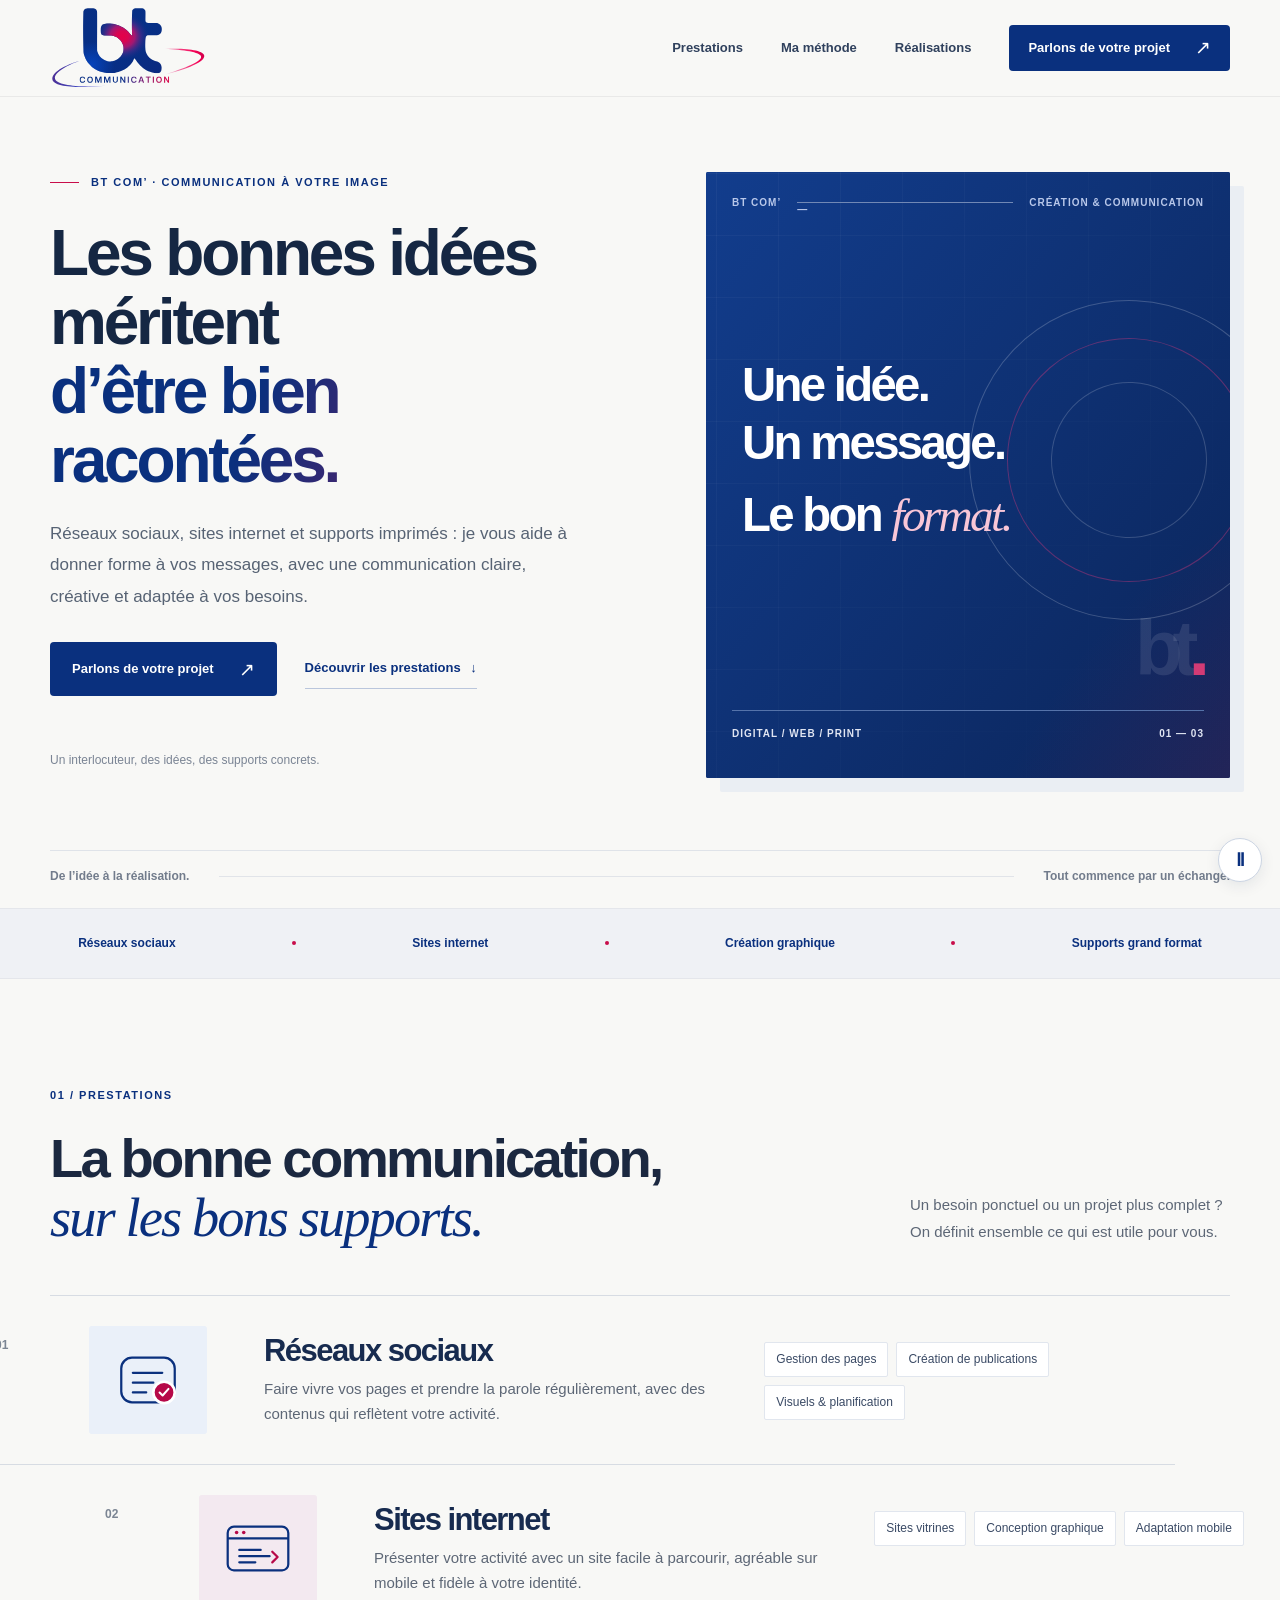
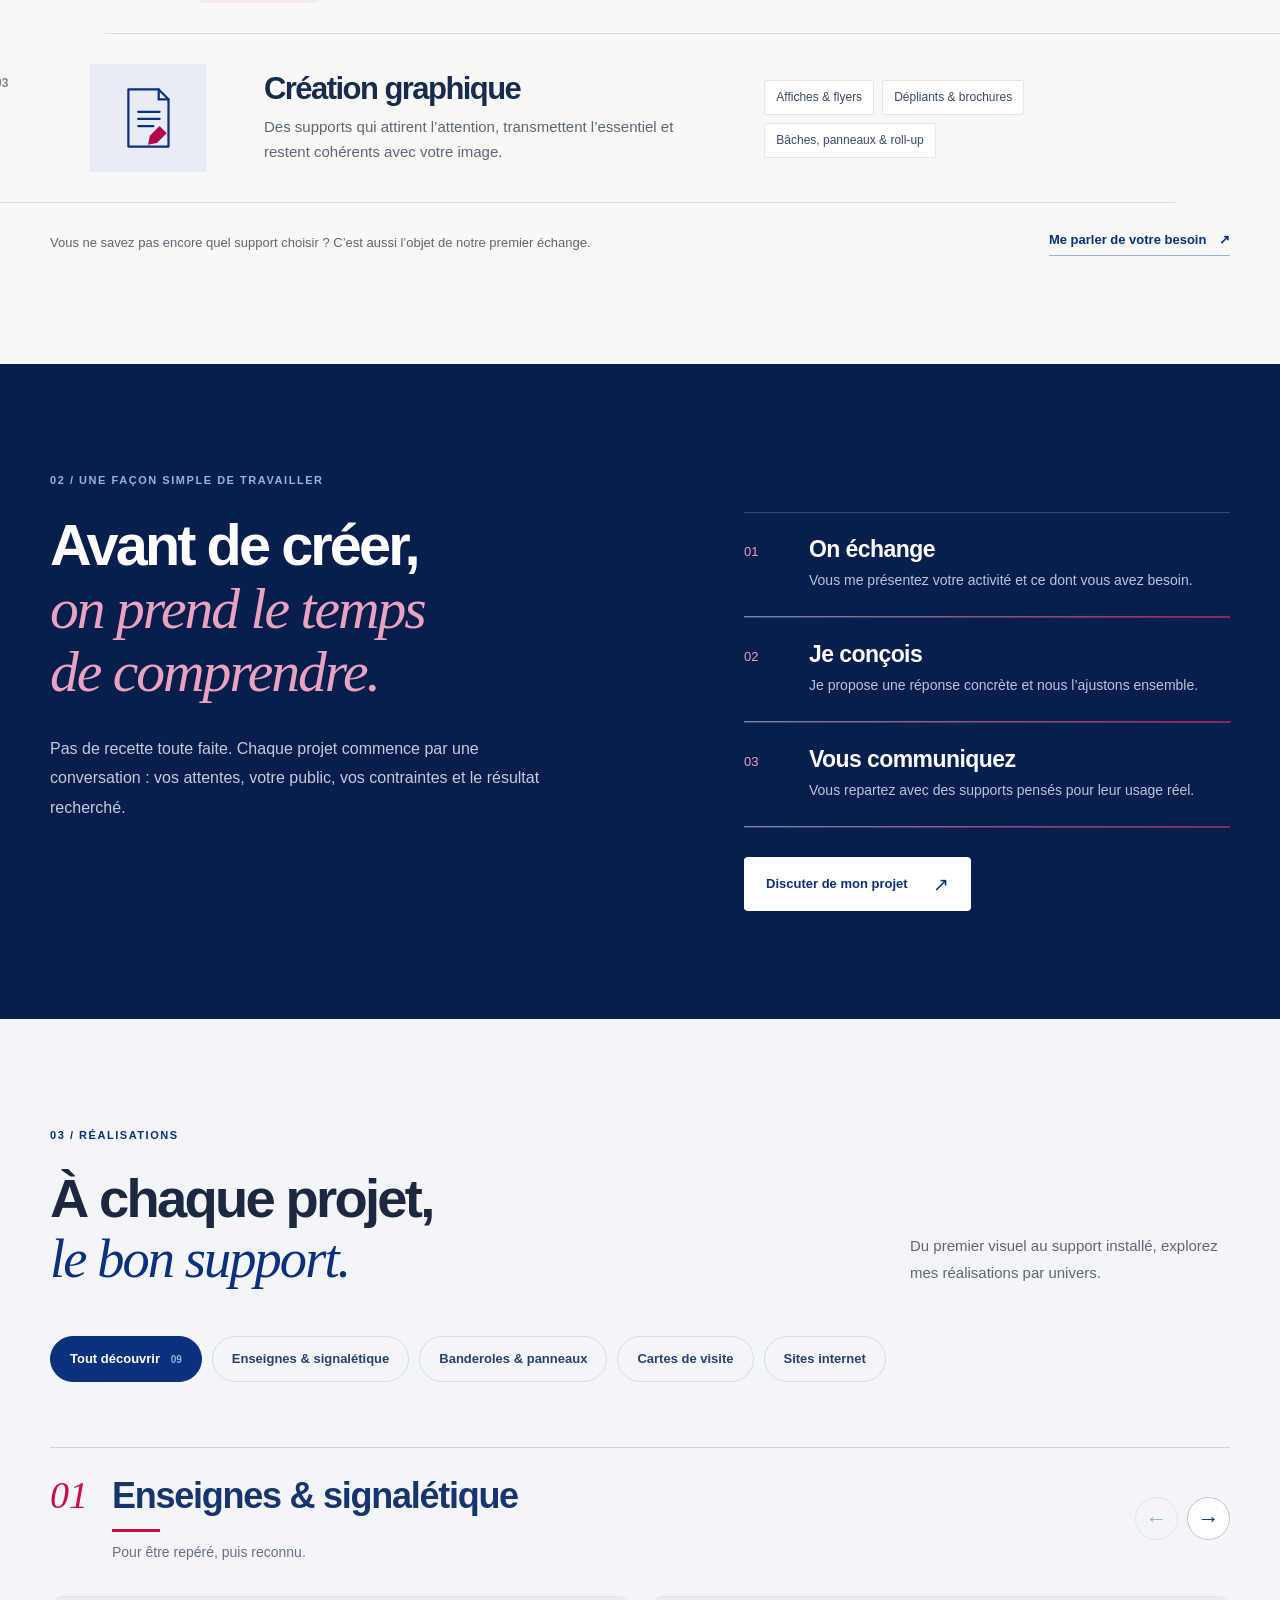
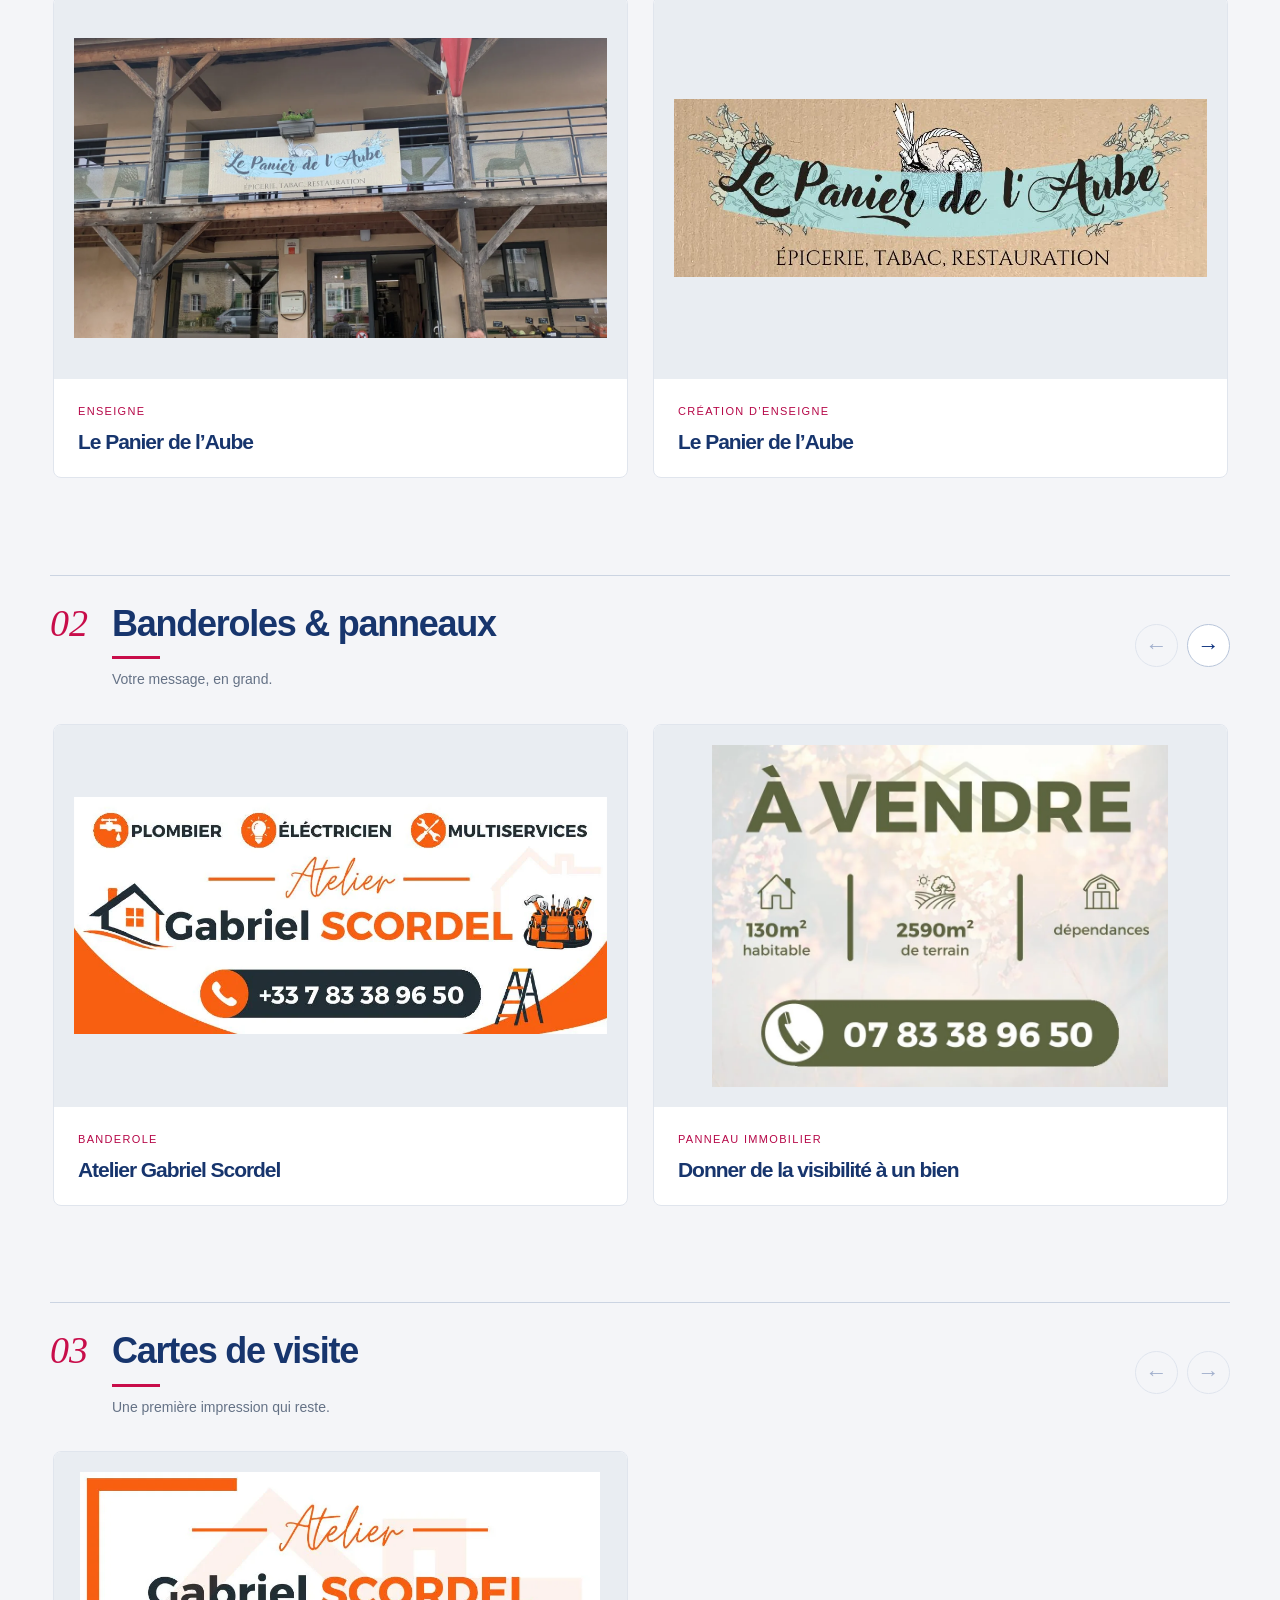
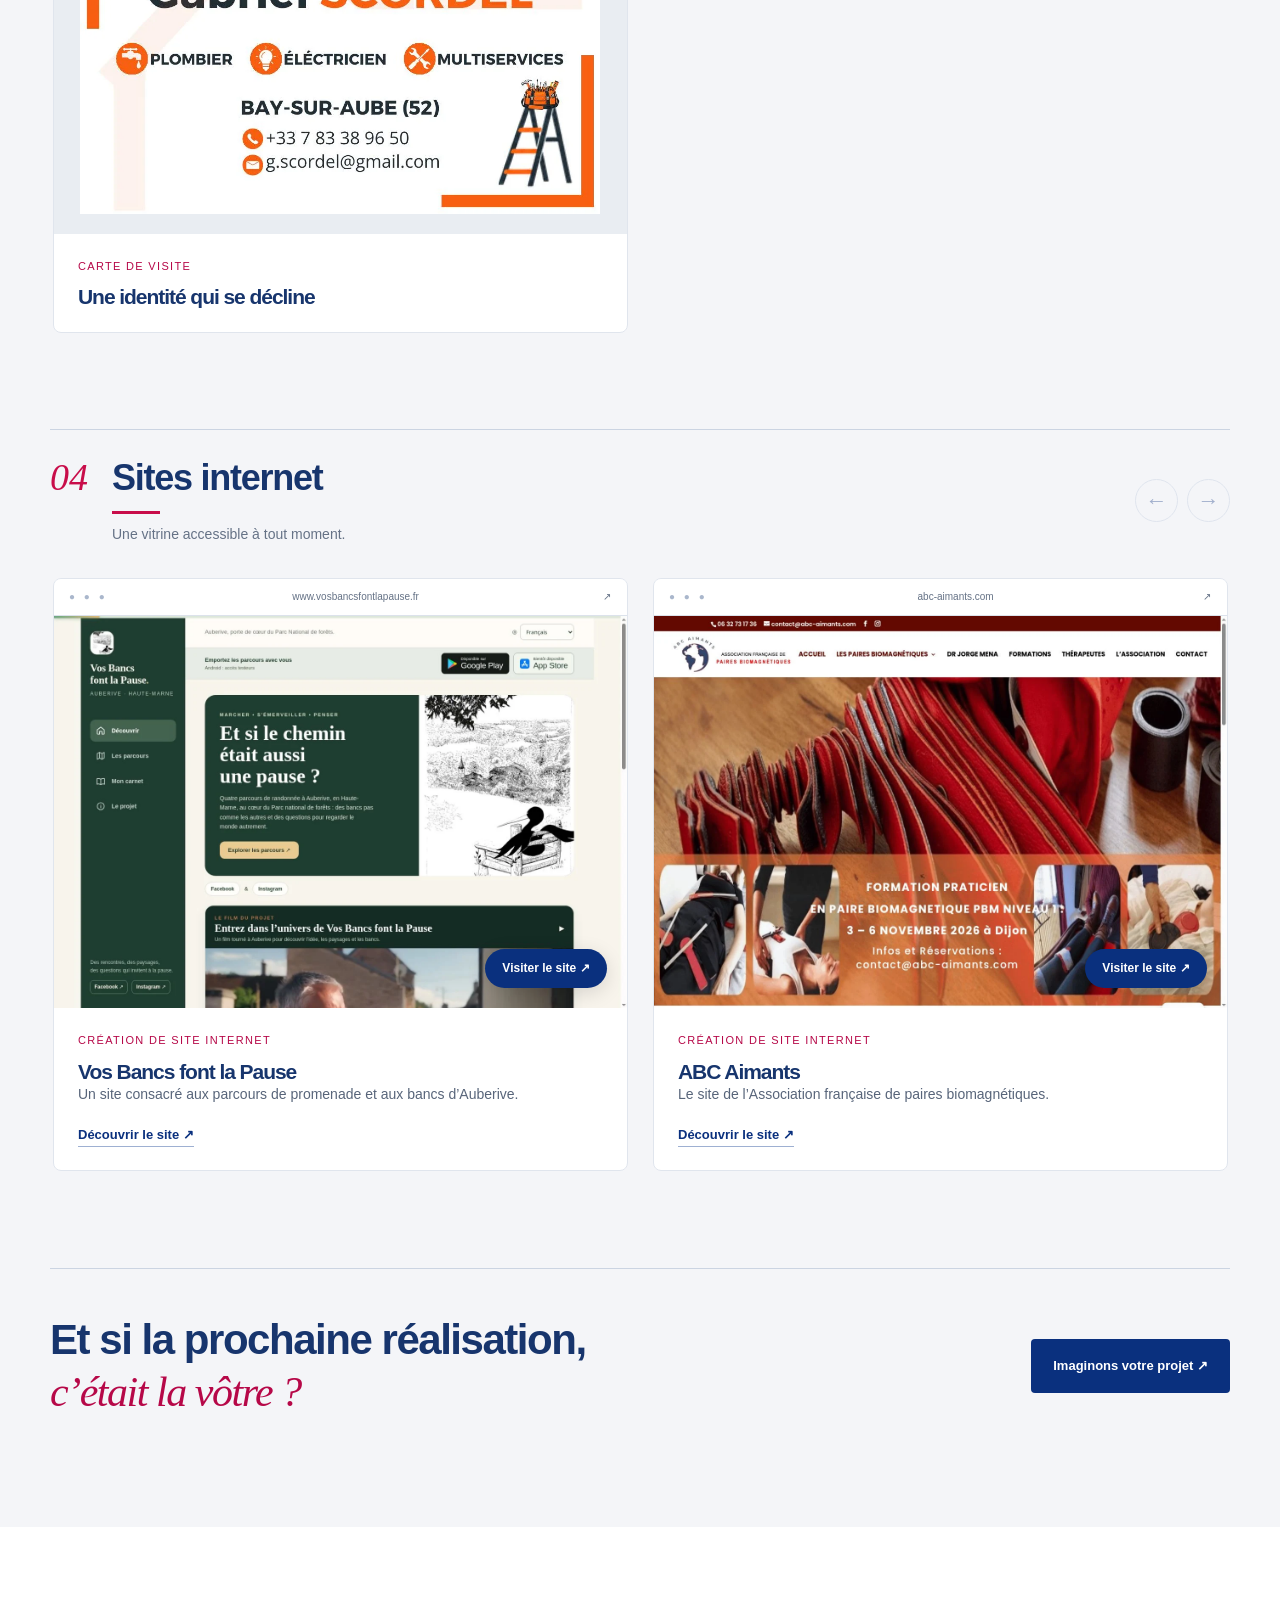
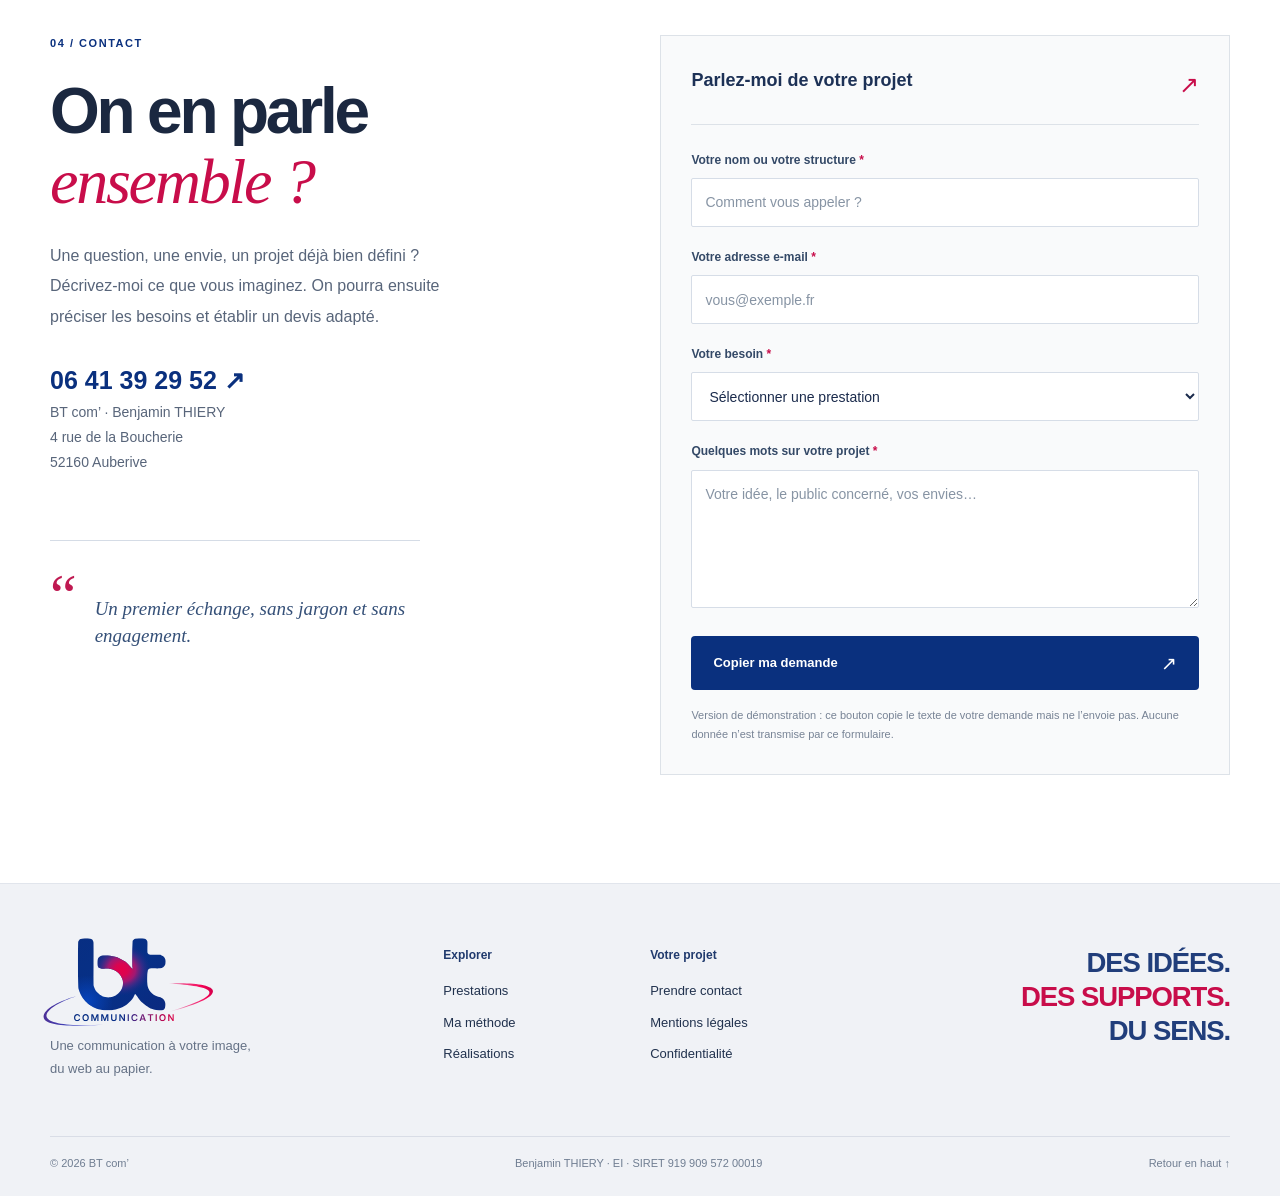
==== commit 16667974: "Display portfolio supports in accessible single-row carousels" ====
--- a/index.html
+++ b/index.html
@@ -10,8 +10,8 @@
   <meta property="og:description" content="Des idées claires, des supports soignés et une communication à votre image.">
   <title>BT com’ — Communication, sites web &amp; création graphique</title>
   <link rel="icon" type="image/svg+xml" href="assets/favicon.svg">
-  <link rel="stylesheet" href="styles.css?v=20261021c">
-  <script src="script.js?v=20261021c" defer></script>
+  <link rel="stylesheet" href="styles.css?v=20261021d">
+  <script src="script.js?v=20261021d" defer></script>
 </head>
 <body>
 <button class="motion-toggle" type="button" aria-label="Mettre les animations en pause" aria-pressed="false" hidden><span aria-hidden="true">Ⅱ</span></button>
@@ -113,7 +113,7 @@
       </div>
     </section>
 
-<section class="section portfolio" id="realisations" aria-labelledby="works-title"><div class="wrap"><div class="section-title-row"><div><p class="overline">03 / Réalisations</p><h2 id="works-title">À chaque projet,<br><em>le bon support.</em></h2></div><p>Du premier visuel au support installé, explorez mes réalisations par univers.</p></div><div class="portfolio-filters" role="group" aria-label="Filtrer les réalisations"><button type="button" class="filter-btn is-active" data-filter="all" aria-pressed="true">Tout découvrir <span>09</span></button><button type="button" class="filter-btn" data-filter="enseignes" aria-pressed="false">Enseignes &amp; signalétique</button><button type="button" class="filter-btn" data-filter="grand-format" aria-pressed="false">Banderoles &amp; panneaux</button><button type="button" class="filter-btn" data-filter="imprimes" aria-pressed="false">Cartes de visite</button><button type="button" class="filter-btn" data-filter="web" aria-pressed="false">Sites internet</button></div><p class="filter-status sr-only" role="status" aria-live="polite"></p><section class="project-group" data-category="enseignes" aria-labelledby="group-enseignes"><div class="project-group-head"><span class="group-number">01</span><div><h3 id="group-enseignes">Enseignes &amp; signalétique</h3><p>Pour être repéré, puis reconnu.</p></div></div><div class="work-grid"><article class="work-card"><a class="work-image" href="assets/realisations/enseigne-installee.svg" target="_blank" rel="noopener" aria-label="Agrandir : Enseigne en situation"><img src="assets/realisations/enseigne-installee.svg" alt="Enseigne en situation" loading="lazy" width="1000" height="700"></a><div class="work-caption"><p>Enseigne</p><h3>Le Panier de l’Aube</h3></div></article><article class="work-card"><a class="work-image" href="assets/realisations/enseigne.svg" target="_blank" rel="noopener" aria-label="Agrandir : Création de l’enseigne Le Panier de l’Aube"><img src="assets/realisations/enseigne.svg" alt="Création de l’enseigne Le Panier de l’Aube" loading="lazy" width="1000" height="700"></a><div class="work-caption"><p>Création d’enseigne</p><h3>Le Panier de l’Aube</h3></div></article><article class="work-card"><a class="work-image" href="assets/realisations/panneau-directionnel.svg" target="_blank" rel="noopener" aria-label="Agrandir : Panneau directionnel pour Le Panier de l’Aube à Auberive"><img src="assets/realisations/panneau-directionnel.svg" alt="Panneau directionnel pour Le Panier de l’Aube à Auberive" loading="lazy" width="1000" height="700"></a><div class="work-caption"><p>Signalétique</p><h3>Guider vers le commerce</h3></div></article></div></section><section class="project-group" data-category="grand-format" aria-labelledby="group-grand-format"><div class="project-group-head"><span class="group-number">02</span><div><h3 id="group-grand-format">Banderoles &amp; panneaux</h3><p>Votre message, en grand.</p></div></div><div class="work-grid"><article class="work-card"><a class="work-image" href="assets/realisations/banderole.svg" target="_blank" rel="noopener" aria-label="Agrandir : Banderole de l’Atelier Gabriel Scordel"><img src="assets/realisations/banderole.svg" alt="Banderole de l’Atelier Gabriel Scordel" loading="lazy" width="1000" height="700"></a><div class="work-caption"><p>Banderole</p><h3>Atelier Gabriel Scordel</h3></div></article><article class="work-card"><a class="work-image" href="assets/realisations/a-vendre.svg" target="_blank" rel="noopener" aria-label="Agrandir : Panneau immobilier à vendre"><img src="assets/realisations/a-vendre.svg" alt="Panneau immobilier à vendre" loading="lazy" width="1000" height="700"></a><div class="work-caption"><p>Panneau immobilier</p><h3>Donner de la visibilité à un bien</h3></div></article><article class="work-card"><a class="work-image" href="assets/realisations/supports-installes.svg" target="_blank" rel="noopener" aria-label="Agrandir : Banderoles et panneau à vendre installés sur une clôture"><img src="assets/realisations/supports-installes.svg" alt="Banderoles et panneau à vendre installés sur une clôture" loading="lazy" width="1000" height="700"></a><div class="work-caption"><p>Banderoles &amp; panneau immobilier</p><h3>Des supports sur le terrain</h3></div></article></div></section><section class="project-group" data-category="imprimes" aria-labelledby="group-imprimes"><div class="project-group-head"><span class="group-number">03</span><div><h3 id="group-imprimes">Cartes de visite</h3><p>Une première impression qui reste.</p></div></div><div class="work-grid"><article class="work-card"><a class="work-image" href="assets/realisations/carte-visite.svg" target="_blank" rel="noopener" aria-label="Agrandir : Carte de visite Atelier Gabriel Scordel"><img src="assets/realisations/carte-visite.svg" alt="Carte de visite Atelier Gabriel Scordel" loading="lazy" width="1000" height="700"></a><div class="work-caption"><p>Carte de visite</p><h3>Une identité qui se décline</h3></div></article></div></section><section class="project-group" data-category="web" aria-labelledby="group-web"><div class="project-group-head"><span class="group-number">04</span><div><h3 id="group-web">Sites internet</h3><p>Une vitrine accessible à tout moment.</p></div></div><div class="work-grid"><article class="work-card work-web"><a class="browser-preview" href="https://www.vosbancsfontlapause.fr/" target="_blank" rel="noopener" aria-label="Découvrir Vos Bancs font la Pause, nouvel onglet"><div class="preview-toolbar" aria-hidden="true"><span class="preview-dots">● ● ●</span><span>www.vosbancsfontlapause.fr</span><span>↗</span></div><div class="preview-screen"><img src="assets/realisations/accueil-bancs.svg" alt="Aperçu réel de la page d’accueil de Vos Bancs font la Pause" loading="lazy" width="1348" height="926"><span class="preview-open">Visiter le site ↗</span></div></a><div class="work-caption"><p>Création de site internet</p><h3>Vos Bancs font la Pause</h3><p class="work-description">Un site consacré aux parcours de promenade et aux bancs d’Auberive.</p><a class="arrow-link" href="https://www.vosbancsfontlapause.fr/" target="_blank" rel="noopener">Découvrir le site ↗</a></div></article><article class="work-card work-web"><a class="browser-preview" href="https://abc-aimants.com/" target="_blank" rel="noopener" aria-label="Découvrir ABC Aimants, nouvel onglet"><div class="preview-toolbar" aria-hidden="true"><span class="preview-dots">● ● ●</span><span>abc-aimants.com</span><span>↗</span></div><div class="preview-screen"><img src="assets/realisations/accueil-abc.svg" alt="Aperçu réel de la page d’accueil de ABC Aimants" loading="lazy" width="1348" height="926"><span class="preview-open">Visiter le site ↗</span></div></a><div class="work-caption"><p>Création de site internet</p><h3>ABC Aimants</h3><p class="work-description">Le site de l’Association française de paires biomagnétiques.</p><a class="arrow-link" href="https://abc-aimants.com/" target="_blank" rel="noopener">Découvrir le site ↗</a></div></article></div></section><div class="portfolio-end"><p>Et si la prochaine réalisation,<br><em>c’était la vôtre ?</em></p><a class="btn btn-primary" href="#contact">Imaginons votre projet ↗</a></div></div></section>
+<section class="section portfolio" id="realisations" aria-labelledby="works-title"><div class="wrap"><div class="section-title-row"><div><p class="overline">03 / Réalisations</p><h2 id="works-title">À chaque projet,<br><em>le bon support.</em></h2></div><p>Du premier visuel au support installé, explorez mes réalisations par univers.</p></div><div class="portfolio-filters" role="group" aria-label="Filtrer les réalisations"><button type="button" class="filter-btn is-active" data-filter="all" aria-pressed="true">Tout découvrir <span>09</span></button><button type="button" class="filter-btn" data-filter="enseignes" aria-pressed="false">Enseignes &amp; signalétique</button><button type="button" class="filter-btn" data-filter="grand-format" aria-pressed="false">Banderoles &amp; panneaux</button><button type="button" class="filter-btn" data-filter="imprimes" aria-pressed="false">Cartes de visite</button><button type="button" class="filter-btn" data-filter="web" aria-pressed="false">Sites internet</button></div><p class="filter-status sr-only" role="status" aria-live="polite"></p><section class="project-group" data-category="enseignes" aria-labelledby="group-enseignes"><div class="project-group-head"><span class="group-number">01</span><div><h3 id="group-enseignes">Enseignes &amp; signalétique</h3><p>Pour être repéré, puis reconnu.</p></div><div class="carousel-controls" role="group" aria-label="Faire défiler les réalisations"><button type="button" data-carousel="carousel-enseignes" data-direction="-1" aria-controls="carousel-enseignes" aria-label="Réalisation précédente">←</button><button type="button" data-carousel="carousel-enseignes" data-direction="1" aria-controls="carousel-enseignes" aria-label="Réalisation suivante">→</button></div></div><div class="work-grid support-carousel" id="carousel-enseignes" tabindex="0" aria-label="Réalisations : Enseignes &amp; signalétique"><article class="work-card"><a class="work-image" href="assets/realisations/enseigne-installee.svg" target="_blank" rel="noopener" aria-label="Agrandir : Enseigne en situation"><img src="assets/realisations/enseigne-installee.svg" alt="Enseigne en situation" loading="lazy" width="1000" height="700"></a><div class="work-caption"><p>Enseigne</p><h3>Le Panier de l’Aube</h3></div></article><article class="work-card"><a class="work-image" href="assets/realisations/enseigne.svg" target="_blank" rel="noopener" aria-label="Agrandir : Création de l’enseigne Le Panier de l’Aube"><img src="assets/realisations/enseigne.svg" alt="Création de l’enseigne Le Panier de l’Aube" loading="lazy" width="1000" height="700"></a><div class="work-caption"><p>Création d’enseigne</p><h3>Le Panier de l’Aube</h3></div></article><article class="work-card"><a class="work-image" href="assets/realisations/panneau-directionnel.svg" target="_blank" rel="noopener" aria-label="Agrandir : Panneau directionnel pour Le Panier de l’Aube à Auberive"><img src="assets/realisations/panneau-directionnel.svg" alt="Panneau directionnel pour Le Panier de l’Aube à Auberive" loading="lazy" width="1000" height="700"></a><div class="work-caption"><p>Signalétique</p><h3>Guider vers le commerce</h3></div></article></div></section><section class="project-group" data-category="grand-format" aria-labelledby="group-grand-format"><div class="project-group-head"><span class="group-number">02</span><div><h3 id="group-grand-format">Banderoles &amp; panneaux</h3><p>Votre message, en grand.</p></div><div class="carousel-controls" role="group" aria-label="Faire défiler les réalisations"><button type="button" data-carousel="carousel-grand-format" data-direction="-1" aria-controls="carousel-grand-format" aria-label="Réalisation précédente">←</button><button type="button" data-carousel="carousel-grand-format" data-direction="1" aria-controls="carousel-grand-format" aria-label="Réalisation suivante">→</button></div></div><div class="work-grid support-carousel" id="carousel-grand-format" tabindex="0" aria-label="Réalisations : Banderoles &amp; panneaux"><article class="work-card"><a class="work-image" href="assets/realisations/banderole.svg" target="_blank" rel="noopener" aria-label="Agrandir : Banderole de l’Atelier Gabriel Scordel"><img src="assets/realisations/banderole.svg" alt="Banderole de l’Atelier Gabriel Scordel" loading="lazy" width="1000" height="700"></a><div class="work-caption"><p>Banderole</p><h3>Atelier Gabriel Scordel</h3></div></article><article class="work-card"><a class="work-image" href="assets/realisations/a-vendre.svg" target="_blank" rel="noopener" aria-label="Agrandir : Panneau immobilier à vendre"><img src="assets/realisations/a-vendre.svg" alt="Panneau immobilier à vendre" loading="lazy" width="1000" height="700"></a><div class="work-caption"><p>Panneau immobilier</p><h3>Donner de la visibilité à un bien</h3></div></article><article class="work-card"><a class="work-image" href="assets/realisations/supports-installes.svg" target="_blank" rel="noopener" aria-label="Agrandir : Banderoles et panneau à vendre installés sur une clôture"><img src="assets/realisations/supports-installes.svg" alt="Banderoles et panneau à vendre installés sur une clôture" loading="lazy" width="1000" height="700"></a><div class="work-caption"><p>Banderoles &amp; panneau immobilier</p><h3>Des supports sur le terrain</h3></div></article></div></section><section class="project-group" data-category="imprimes" aria-labelledby="group-imprimes"><div class="project-group-head"><span class="group-number">03</span><div><h3 id="group-imprimes">Cartes de visite</h3><p>Une première impression qui reste.</p></div><div class="carousel-controls" role="group" aria-label="Faire défiler les réalisations"><button type="button" data-carousel="carousel-imprimes" data-direction="-1" aria-controls="carousel-imprimes" aria-label="Réalisation précédente">←</button><button type="button" data-carousel="carousel-imprimes" data-direction="1" aria-controls="carousel-imprimes" aria-label="Réalisation suivante">→</button></div></div><div class="work-grid support-carousel" id="carousel-imprimes" tabindex="0" aria-label="Réalisations : Cartes de visite"><article class="work-card"><a class="work-image" href="assets/realisations/carte-visite.svg" target="_blank" rel="noopener" aria-label="Agrandir : Carte de visite Atelier Gabriel Scordel"><img src="assets/realisations/carte-visite.svg" alt="Carte de visite Atelier Gabriel Scordel" loading="lazy" width="1000" height="700"></a><div class="work-caption"><p>Carte de visite</p><h3>Une identité qui se décline</h3></div></article></div></section><section class="project-group" data-category="web" aria-labelledby="group-web"><div class="project-group-head"><span class="group-number">04</span><div><h3 id="group-web">Sites internet</h3><p>Une vitrine accessible à tout moment.</p></div><div class="carousel-controls" role="group" aria-label="Faire défiler les réalisations"><button type="button" data-carousel="carousel-web" data-direction="-1" aria-controls="carousel-web" aria-label="Réalisation précédente">←</button><button type="button" data-carousel="carousel-web" data-direction="1" aria-controls="carousel-web" aria-label="Réalisation suivante">→</button></div></div><div class="work-grid support-carousel" id="carousel-web" tabindex="0" aria-label="Réalisations : Sites internet"><article class="work-card work-web"><a class="browser-preview" href="https://www.vosbancsfontlapause.fr/" target="_blank" rel="noopener" aria-label="Découvrir Vos Bancs font la Pause, nouvel onglet"><div class="preview-toolbar" aria-hidden="true"><span class="preview-dots">● ● ●</span><span>www.vosbancsfontlapause.fr</span><span>↗</span></div><div class="preview-screen"><img src="assets/realisations/accueil-bancs.svg" alt="Aperçu réel de la page d’accueil de Vos Bancs font la Pause" loading="lazy" width="1348" height="926"><span class="preview-open">Visiter le site ↗</span></div></a><div class="work-caption"><p>Création de site internet</p><h3>Vos Bancs font la Pause</h3><p class="work-description">Un site consacré aux parcours de promenade et aux bancs d’Auberive.</p><a class="arrow-link" href="https://www.vosbancsfontlapause.fr/" target="_blank" rel="noopener">Découvrir le site ↗</a></div></article><article class="work-card work-web"><a class="browser-preview" href="https://abc-aimants.com/" target="_blank" rel="noopener" aria-label="Découvrir ABC Aimants, nouvel onglet"><div class="preview-toolbar" aria-hidden="true"><span class="preview-dots">● ● ●</span><span>abc-aimants.com</span><span>↗</span></div><div class="preview-screen"><img src="assets/realisations/accueil-abc.svg" alt="Aperçu réel de la page d’accueil de ABC Aimants" loading="lazy" width="1348" height="926"><span class="preview-open">Visiter le site ↗</span></div></a><div class="work-caption"><p>Création de site internet</p><h3>ABC Aimants</h3><p class="work-description">Le site de l’Association française de paires biomagnétiques.</p><a class="arrow-link" href="https://abc-aimants.com/" target="_blank" rel="noopener">Découvrir le site ↗</a></div></article></div></section><div class="portfolio-end"><p>Et si la prochaine réalisation,<br><em>c’était la vôtre ?</em></p><a class="btn btn-primary" href="#contact">Imaginons votre projet ↗</a></div></div></section>
     <section class="contact section" id="contact" aria-labelledby="contact-title">
       <div class="wrap contact-grid">
         <div class="contact-copy"><p class="overline">04 / Contact</p><h2 id="contact-title">On en parle <em>ensemble ?</em></h2><p>Une question, une envie, un projet déjà bien défini ? Décrivez-moi ce que vous imaginez. On pourra ensuite préciser les besoins et établir un devis adapté.</p><div class="contact-details"><a href="tel:+33641392952">06 41 39 29 52 ↗</a><p>BT com’ · Benjamin THIERY<br>4 rue de la Boucherie<br>52160 Auberive</p></div><div class="contact-quote"><span aria-hidden="true">“</span><p>Un premier échange, sans jargon et sans engagement.</p></div></div>
--- a/styles.css
+++ b/styles.css
@@ -199,3 +199,6 @@
 @media(prefers-reduced-motion:reduce){.belt-track{transform:none}.intro-belt-inner[aria-hidden="true"]{display:none}.hero-emphasis{background:none;color:var(--blue)}.preview-screen img,.preview-open{transition:none}.browser-preview:hover img,.browser-preview:hover .preview-open{transform:none}.method-step::before,.project-group-head h3::after{transform:none;transition:none}}
 
 .services{overflow:clip}
+
+/* One row per collection: native touch and keyboard scrolling. */
+.project-group .support-carousel{display:flex;gap:25px;overflow-x:auto;scroll-snap-type:x mandatory;scroll-behavior:smooth;padding:6px 3px 20px;scroll-padding:3px;overscroll-behavior-x:contain;scrollbar-width:thin;scrollbar-color:#a9b9d5 #e2e7ef}.project-group .support-carousel .work-card,.project-group .support-carousel .work-card:last-child:nth-child(odd){display:block;flex:0 0 calc((100% - 25px)/2);min-width:0;scroll-snap-align:start;align-self:stretch;grid-column:auto}.project-group .support-carousel .work-image,.project-group .support-carousel .work-card:last-child:nth-child(odd) .work-image{aspect-ratio:1.5}.carousel-controls{display:flex;gap:9px;margin-left:auto;align-self:center;flex:none}.carousel-controls button{display:grid;place-items:center;width:43px;height:43px;border-radius:50%;border:1px solid #b8c5da;background:white;color:#0a307e;font-size:22px;transition:background .2s,color .2s}.carousel-controls button:hover{background:#0a307e;color:white}.carousel-controls button:disabled{opacity:.35;cursor:default;background:transparent;color:#0a307e}.project-group-head>div:nth-child(2){min-width:0}.support-carousel:focus-visible{outline:2px solid #c80d4a;outline-offset:5px}@media(max-width:600px){.project-group .support-carousel{gap:15px}.project-group .support-carousel .work-card,.project-group .support-carousel .work-card:last-child:nth-child(odd){flex-basis:88%}.carousel-controls{gap:6px}.carousel-controls button{width:35px;height:35px;font-size:19px}.project-group-head{gap:10px}.project-group-head h3{font-size:23px}.project-group-head p{font-size:12px}.group-number{font-size:24px}}@media(prefers-reduced-motion:reduce){.project-group .support-carousel{scroll-behavior:auto}}
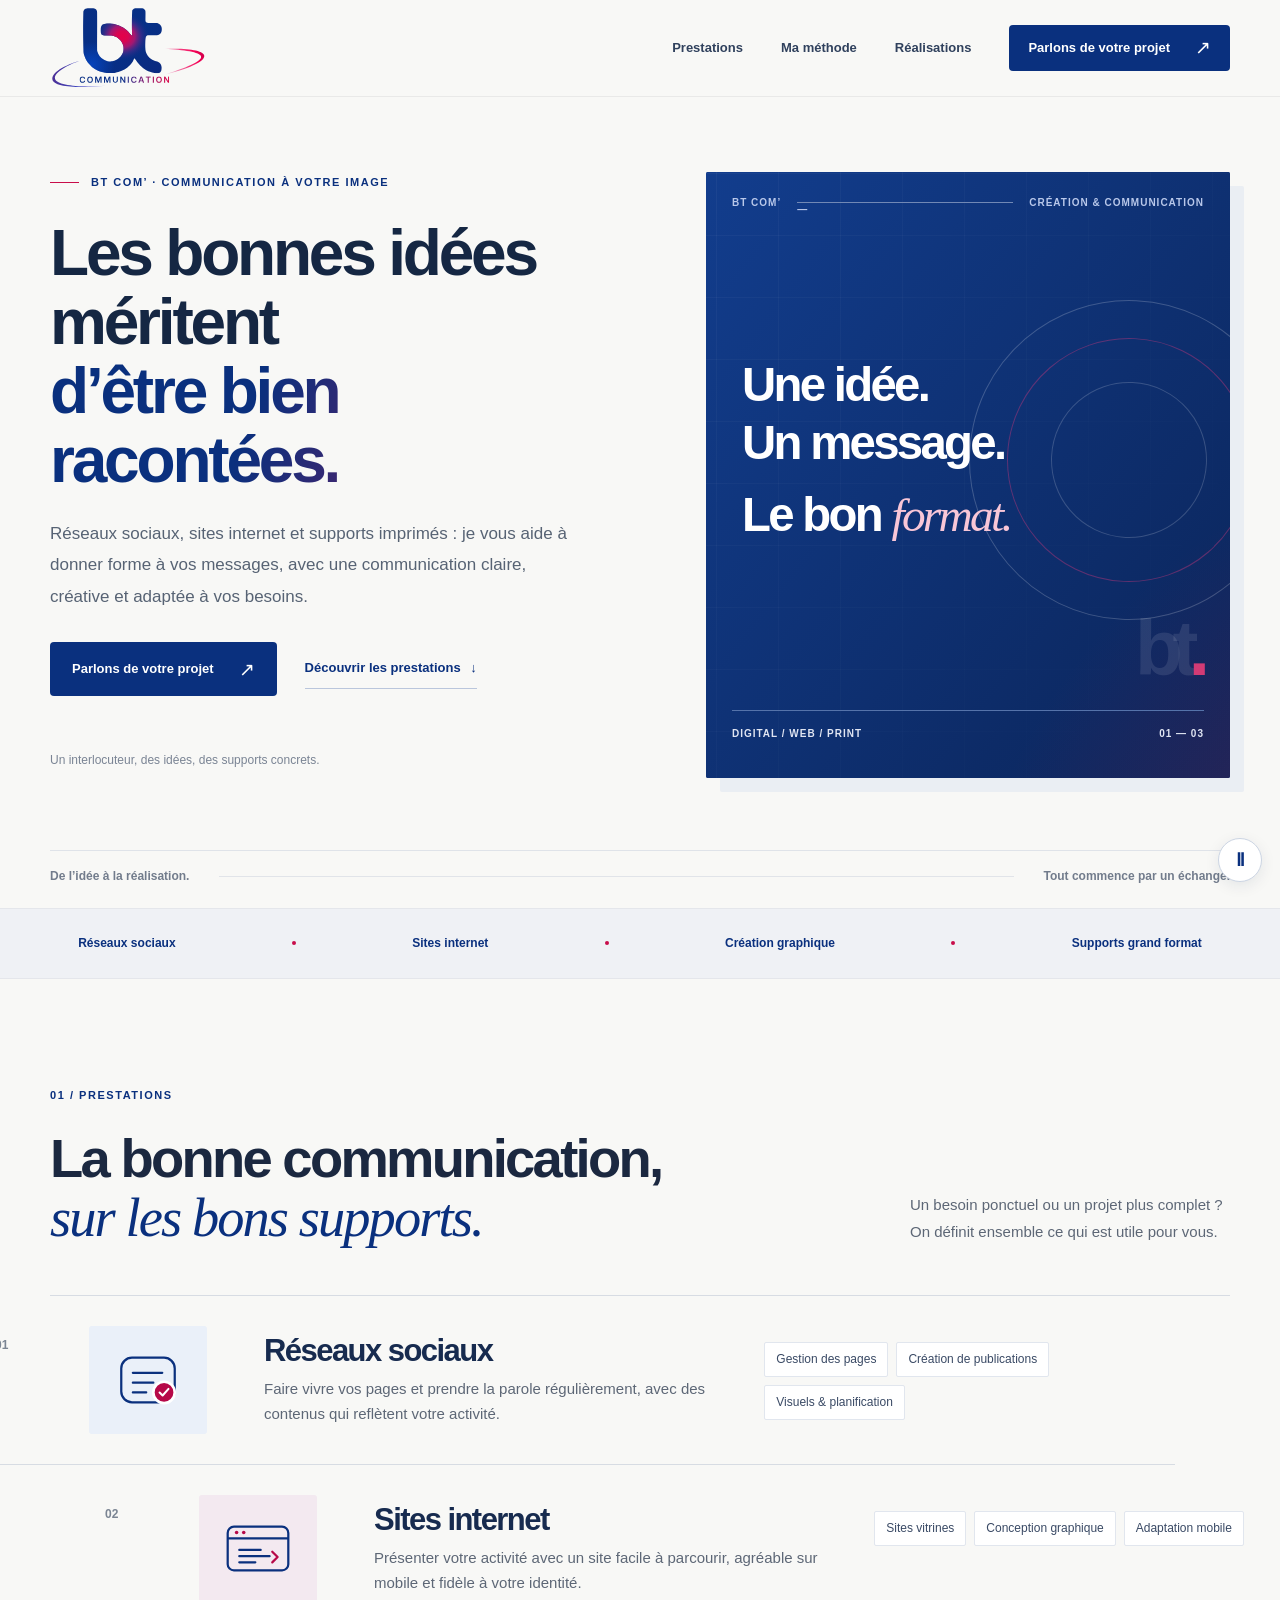
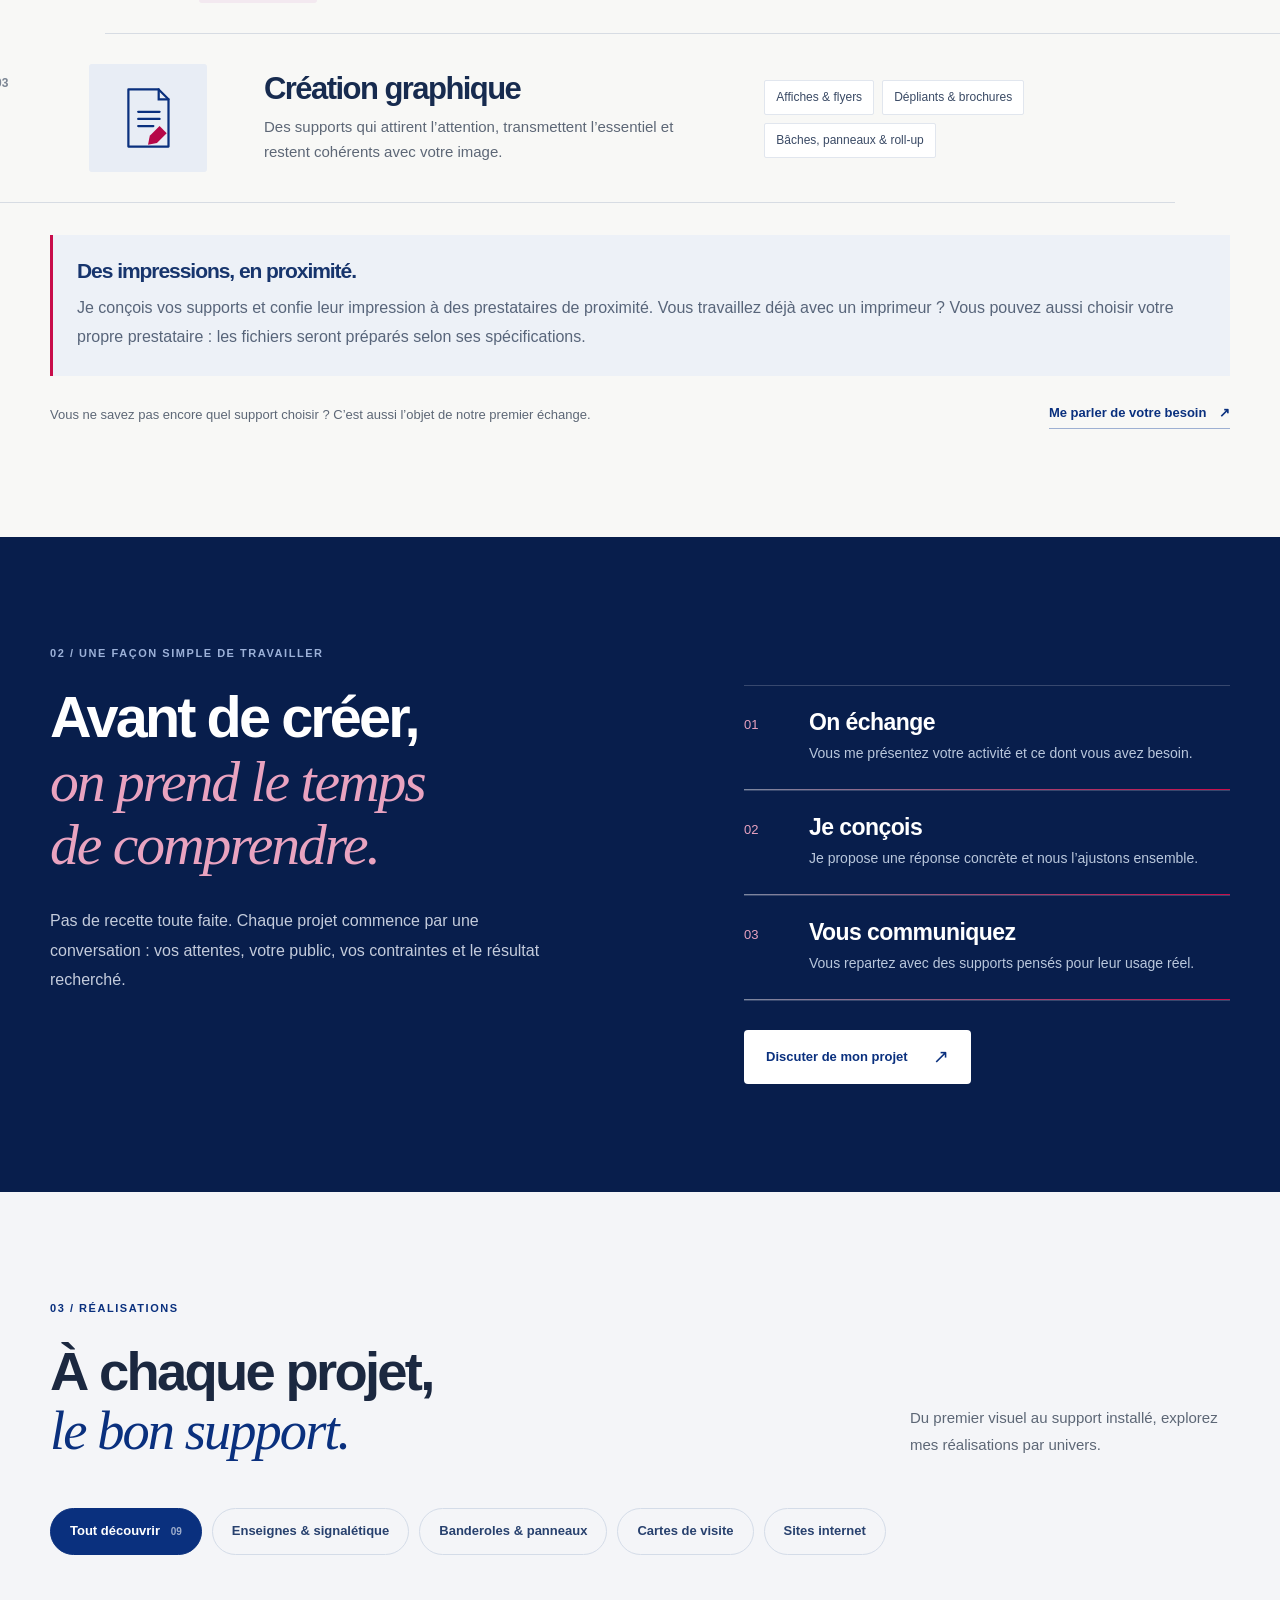
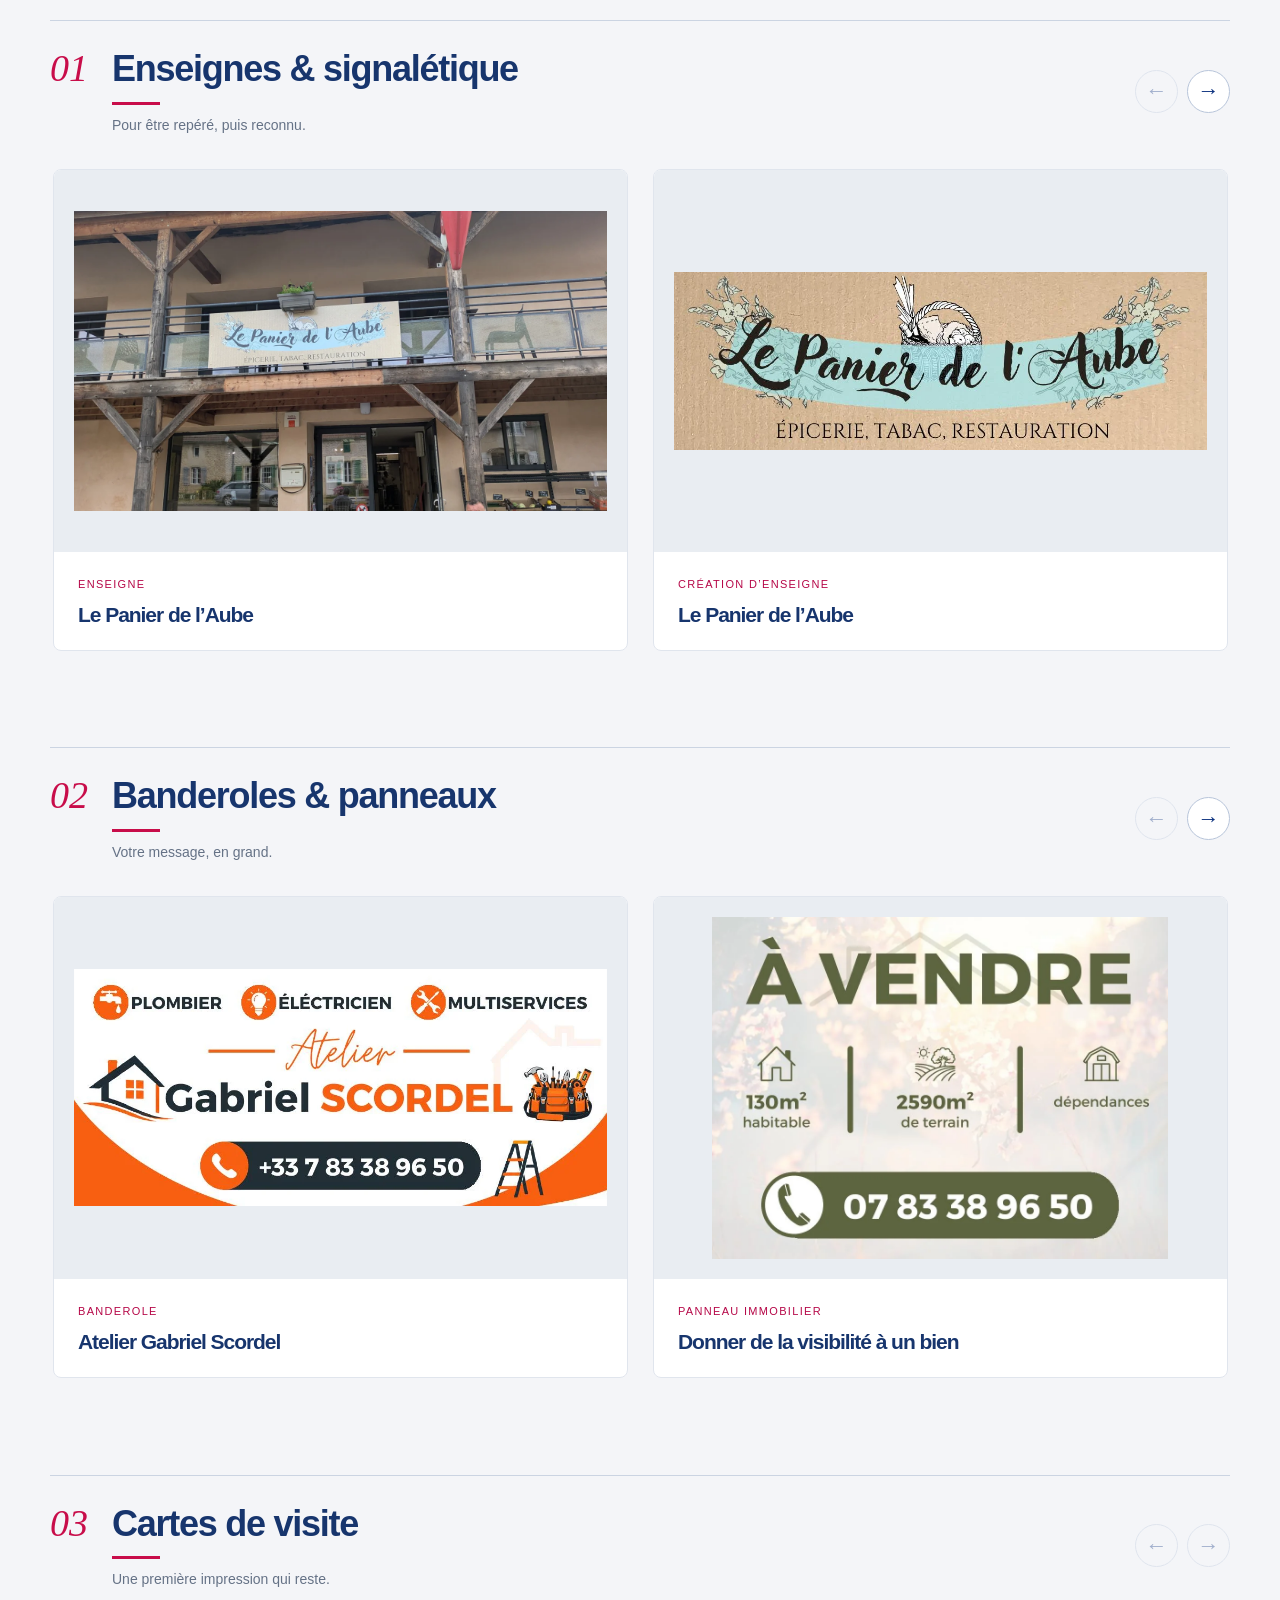
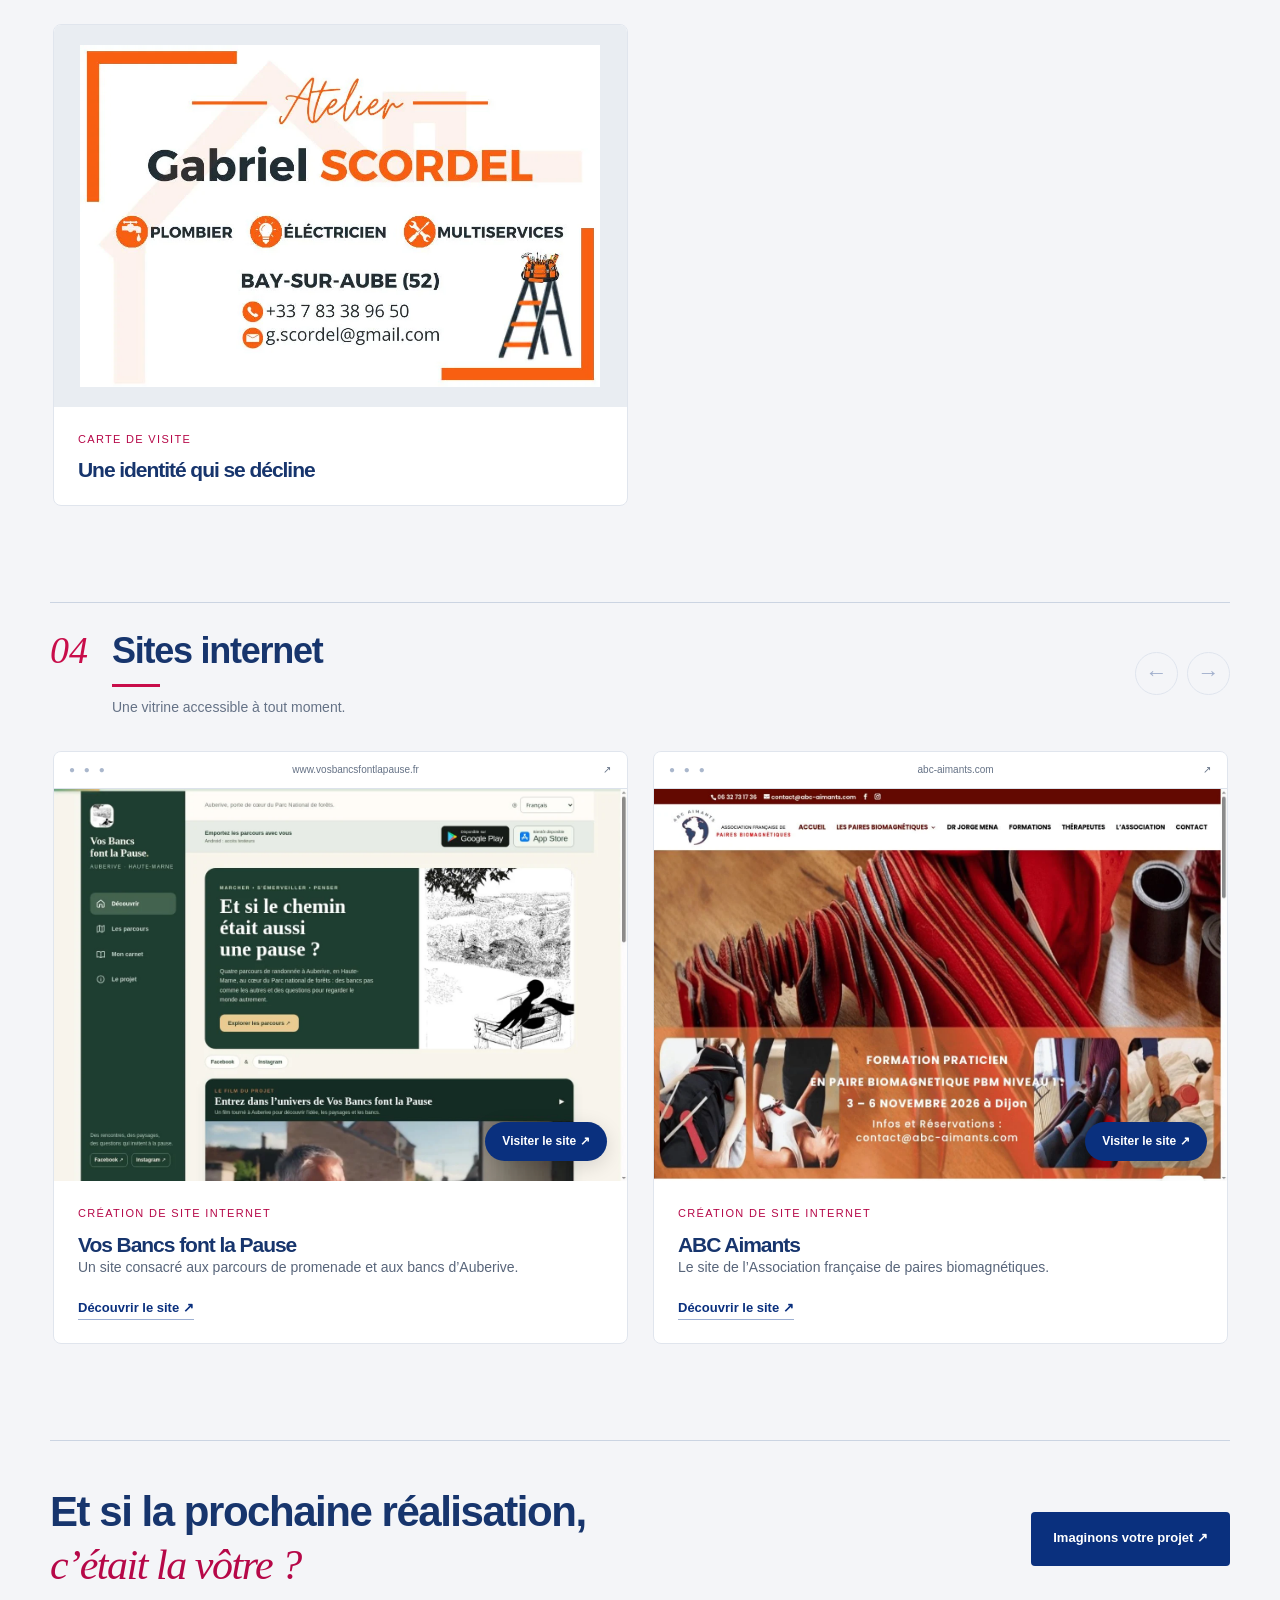
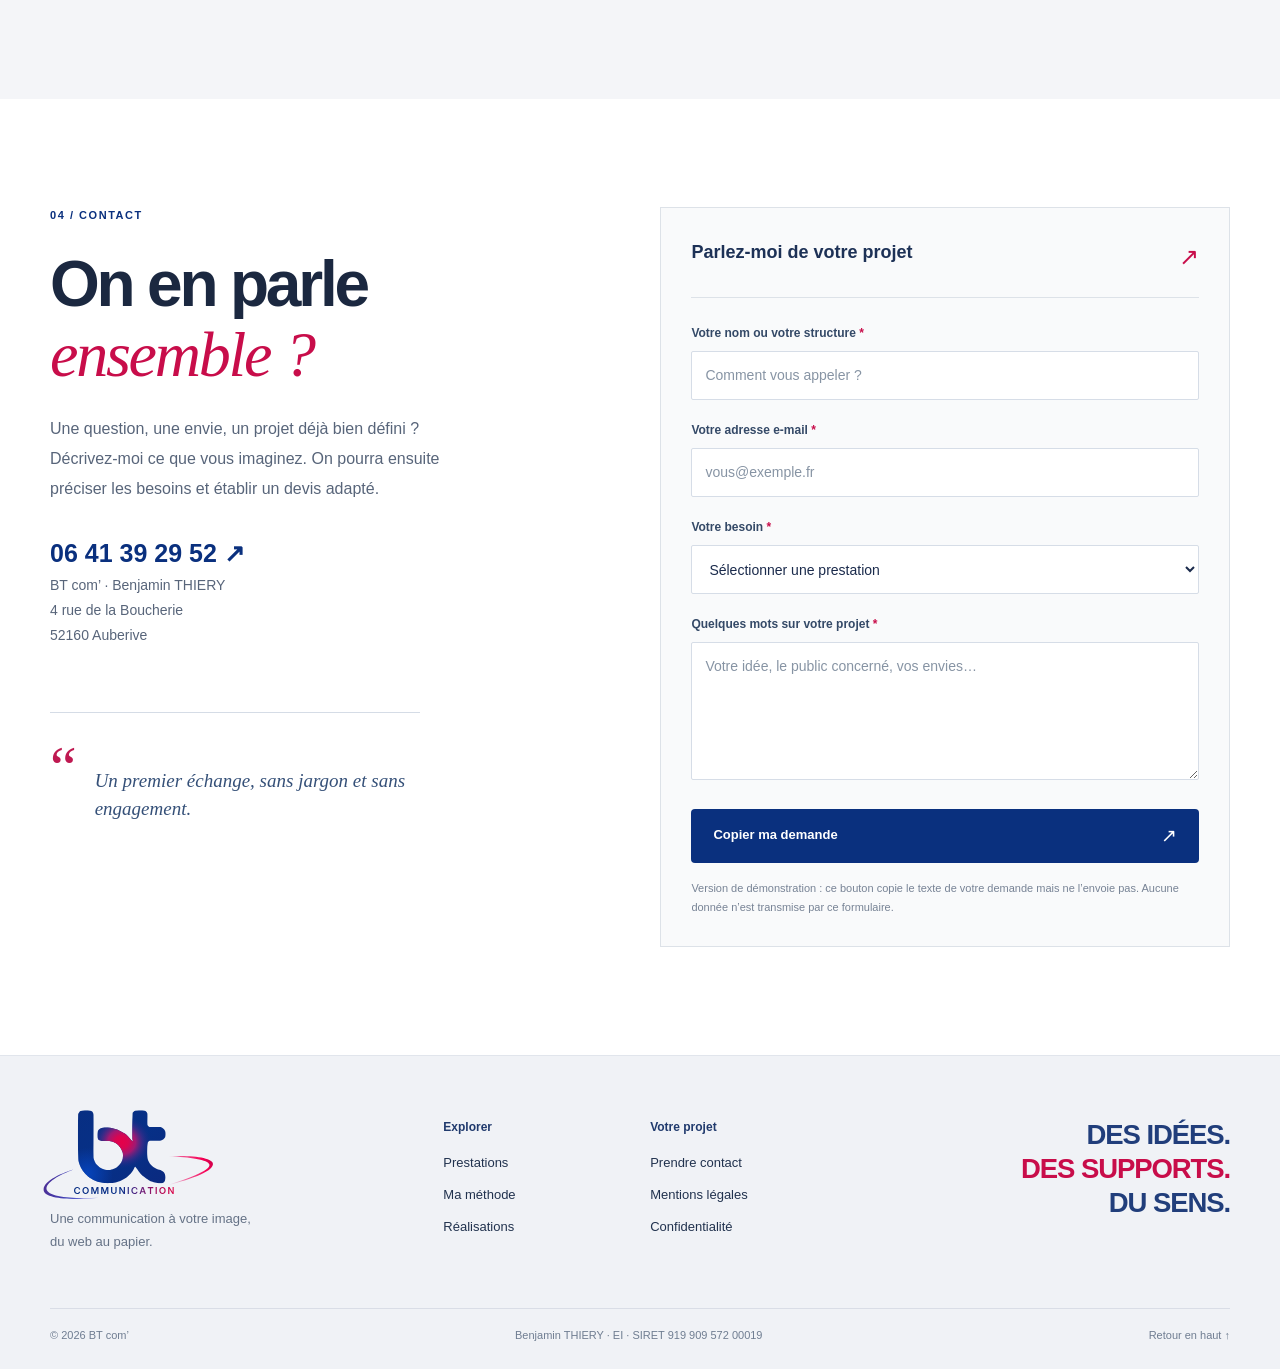
==== commit 974d5948: "Explain local printing partners and client choice of printer" ====
--- a/index.html
+++ b/index.html
@@ -97,6 +97,7 @@
             <div class="service-text"><h3>Création graphique</h3><p>Des supports qui attirent l’attention, transmettent l’essentiel et restent cohérents avec votre image.</p><ul class="tags"><li>Affiches &amp; flyers</li><li>Dépliants &amp; brochures</li><li>Bâches, panneaux &amp; roll-up</li></ul></div>
           </article>
         </div>
+        <aside class="work-caption" aria-labelledby="print-partners-title" style="margin-top:32px;background:#edf1f7;border-left:3px solid #c80d4a"><h3 id="print-partners-title" style="font-size:21px;margin-bottom:12px">Des impressions, en proximité.</h3><p style="margin:0;color:#58657a;line-height:1.8">Je conçois vos supports et confie leur impression à des prestataires de proximité. Vous travaillez déjà avec un imprimeur ? Vous pouvez aussi choisir votre propre prestataire : les fichiers seront préparés selon ses spécifications.</p></aside>
         <div class="service-bottom"><p>Vous ne savez pas encore quel support choisir ? C’est aussi l’objet de notre premier échange.</p><a class="arrow-link" href="#contact">Me parler de votre besoin <span aria-hidden="true">↗</span></a></div>
       </div>
     </section>
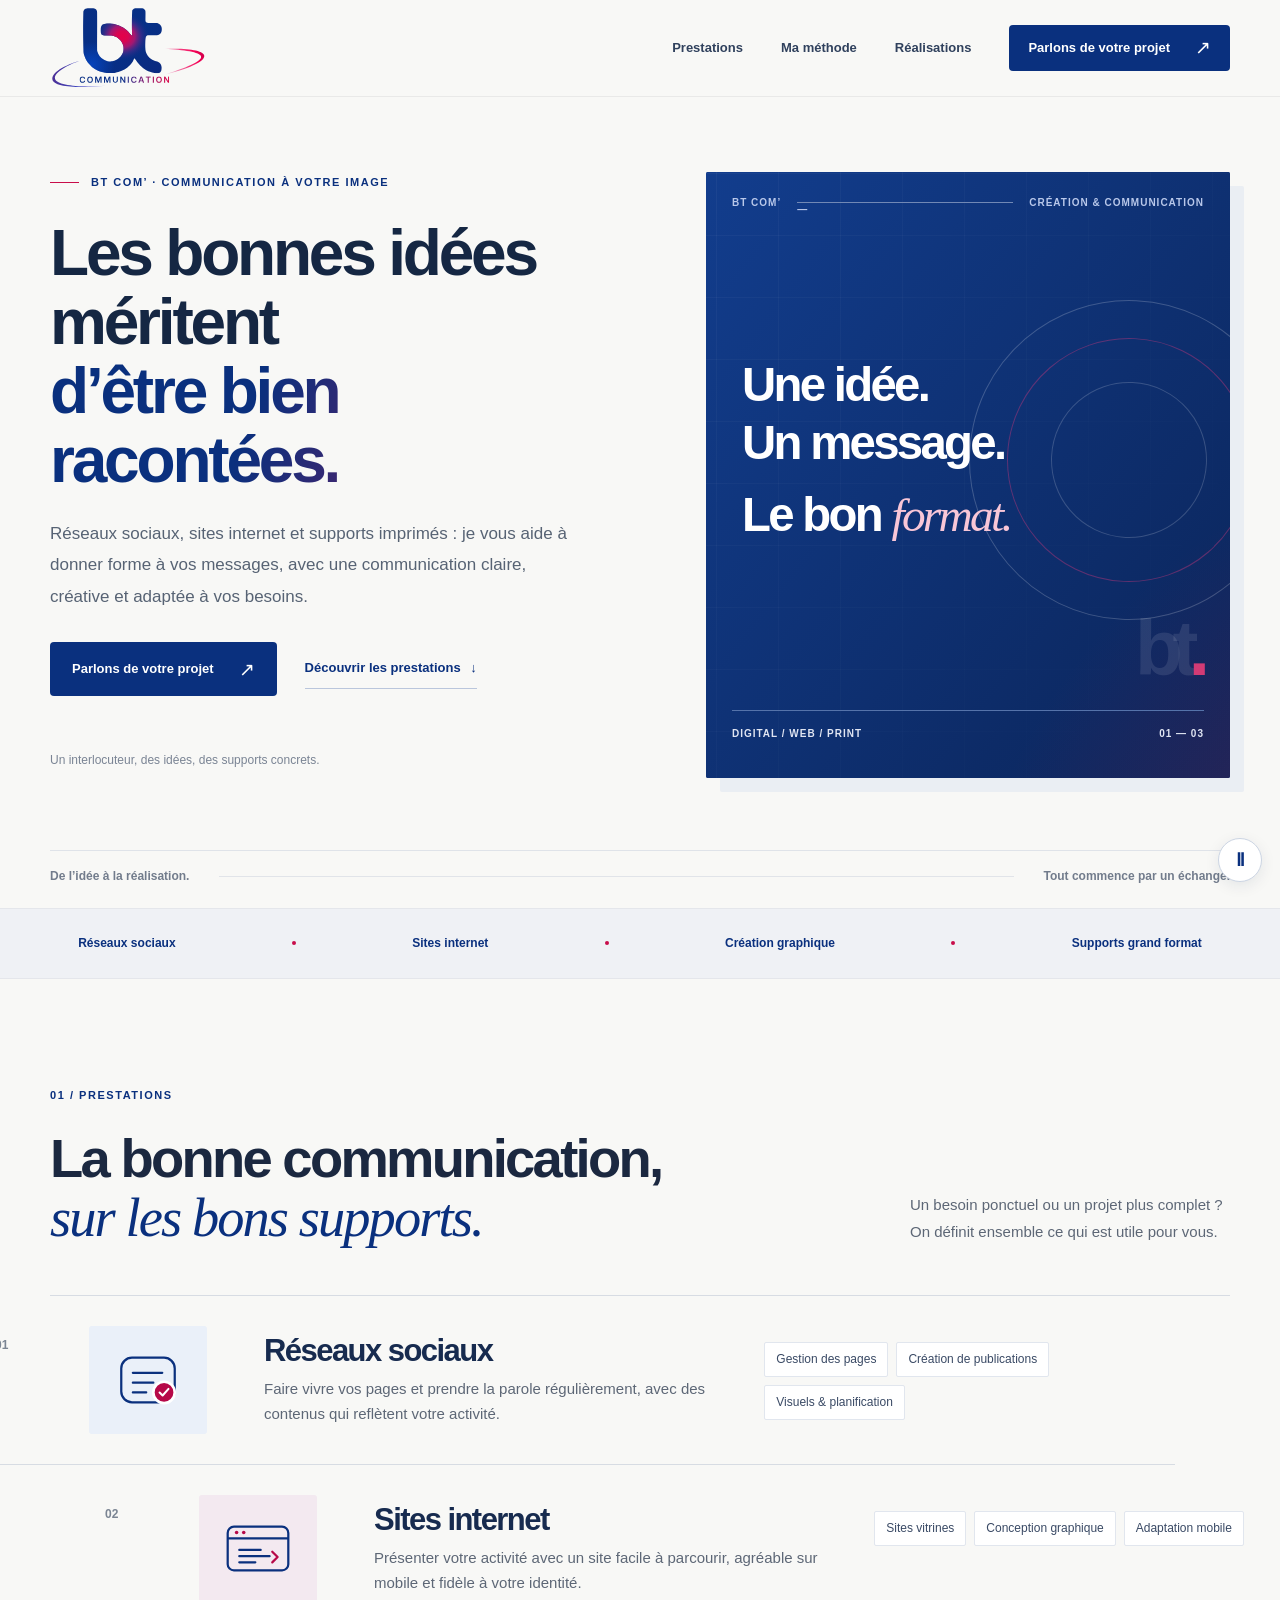
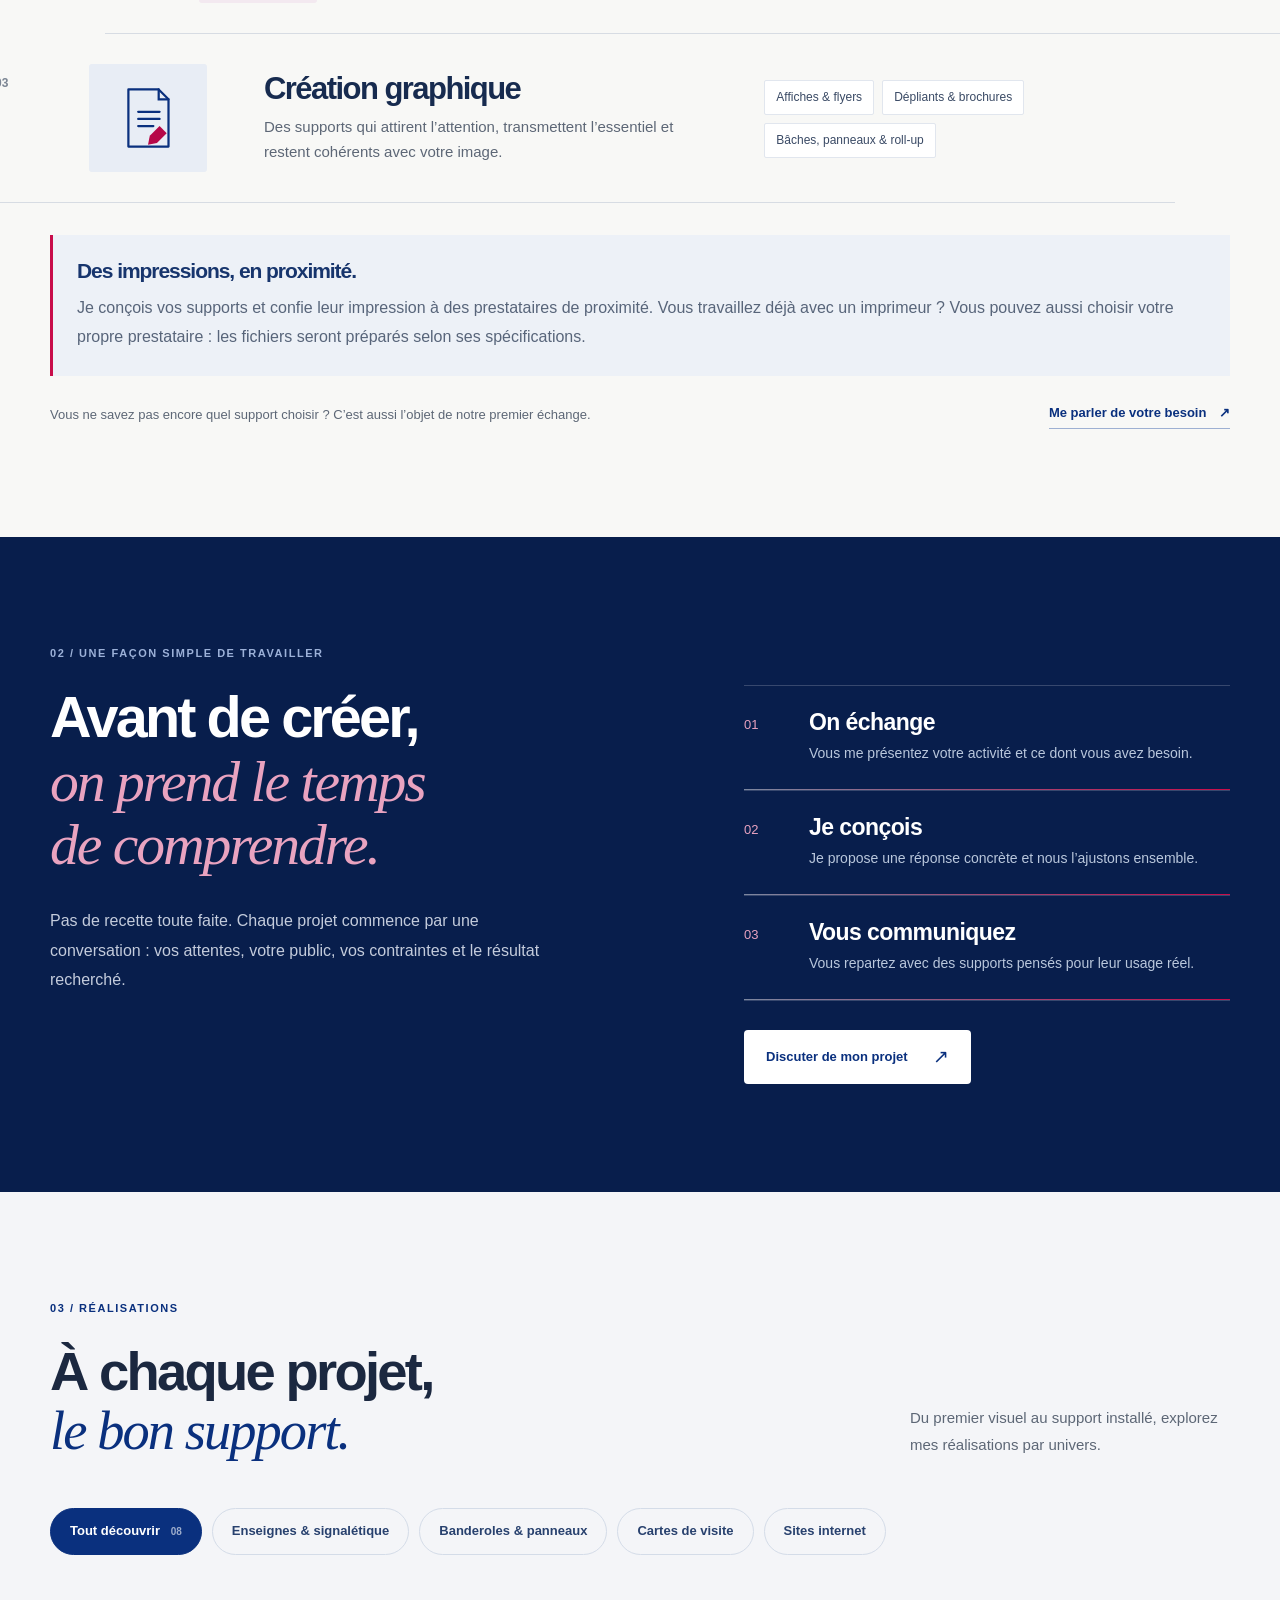
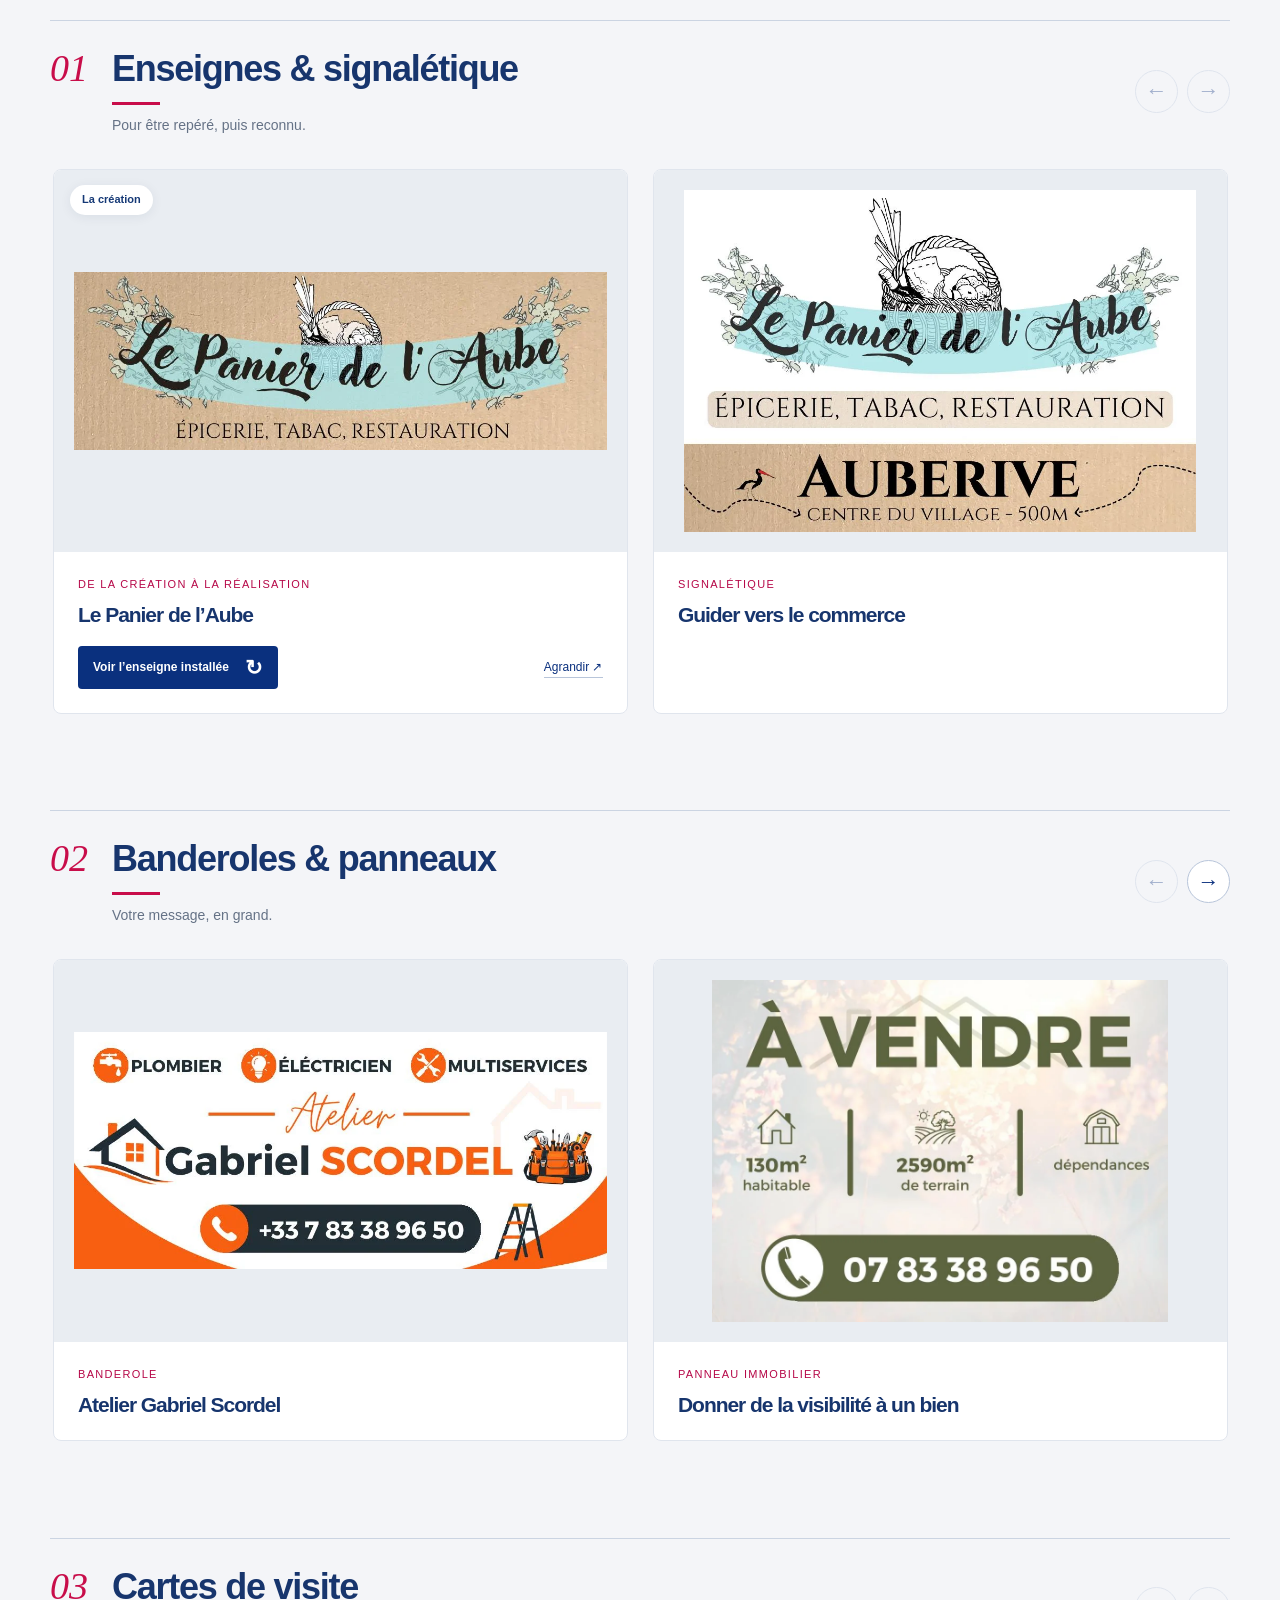
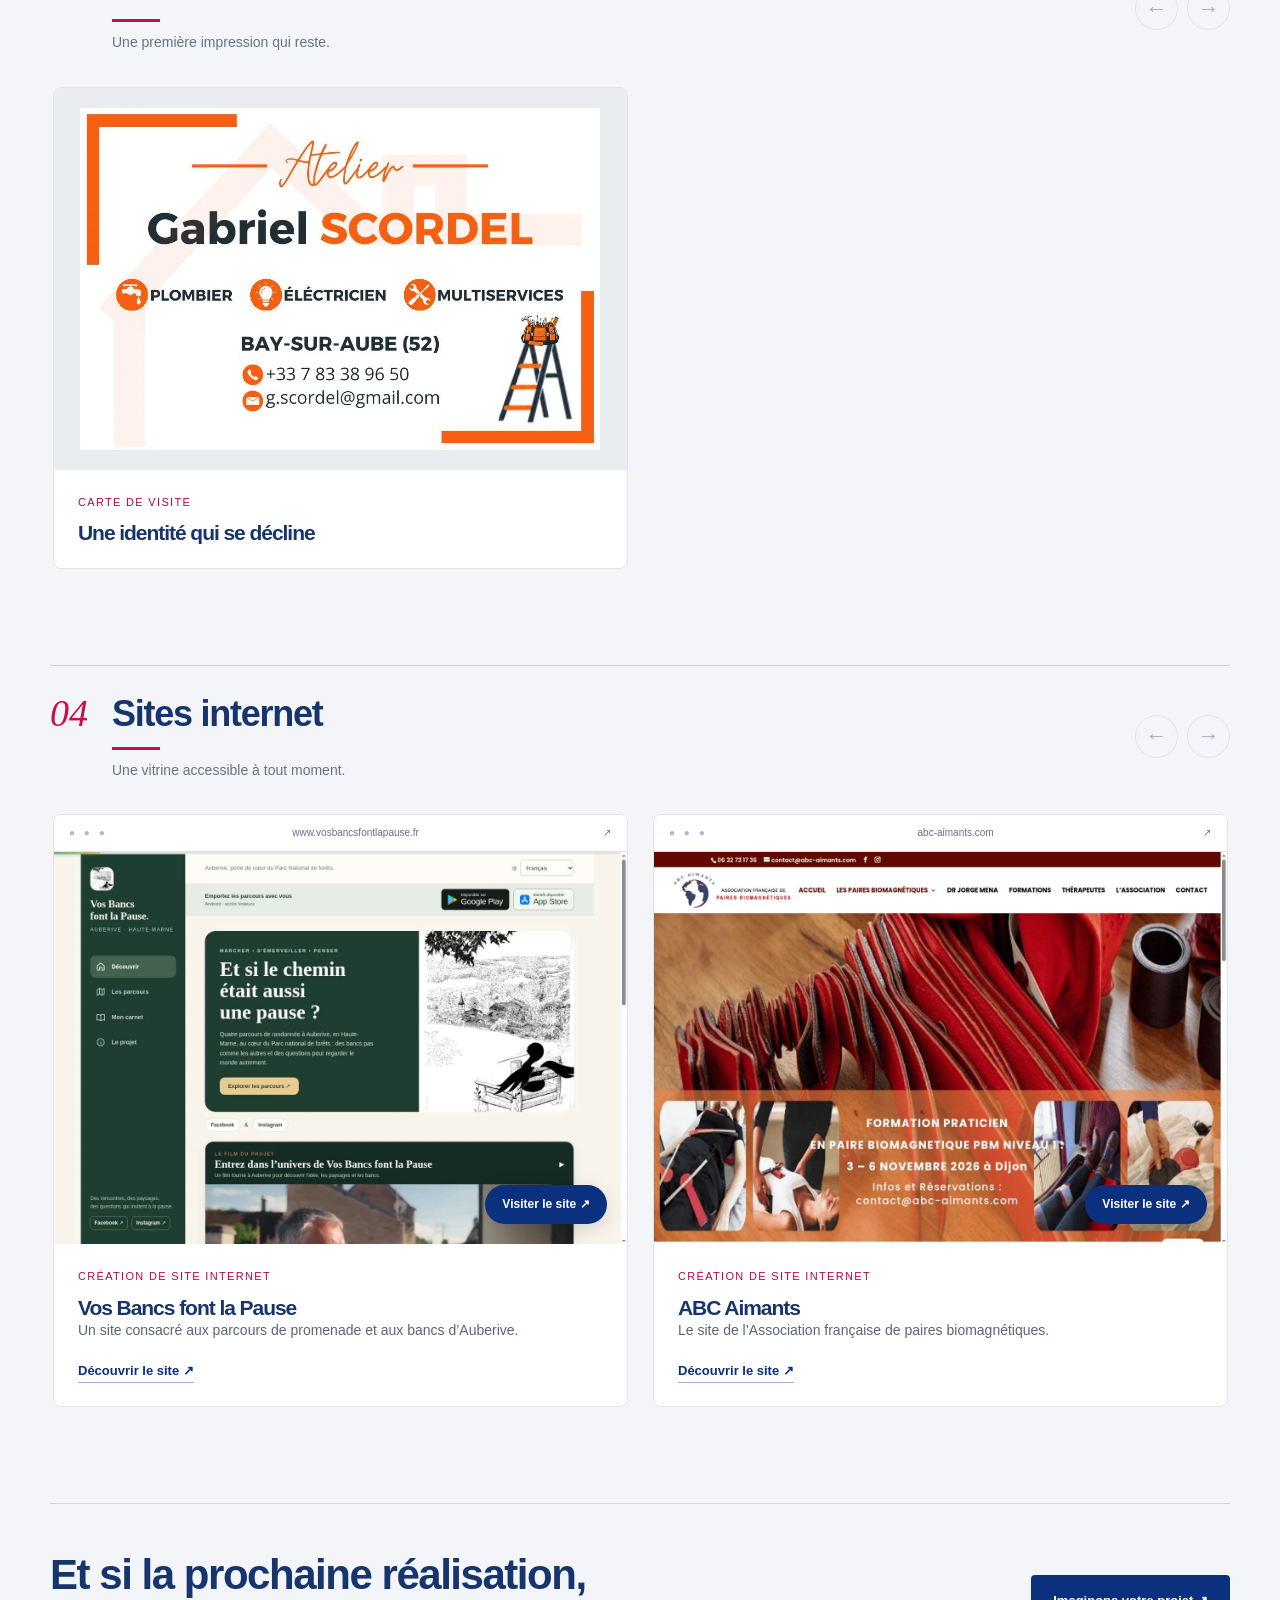
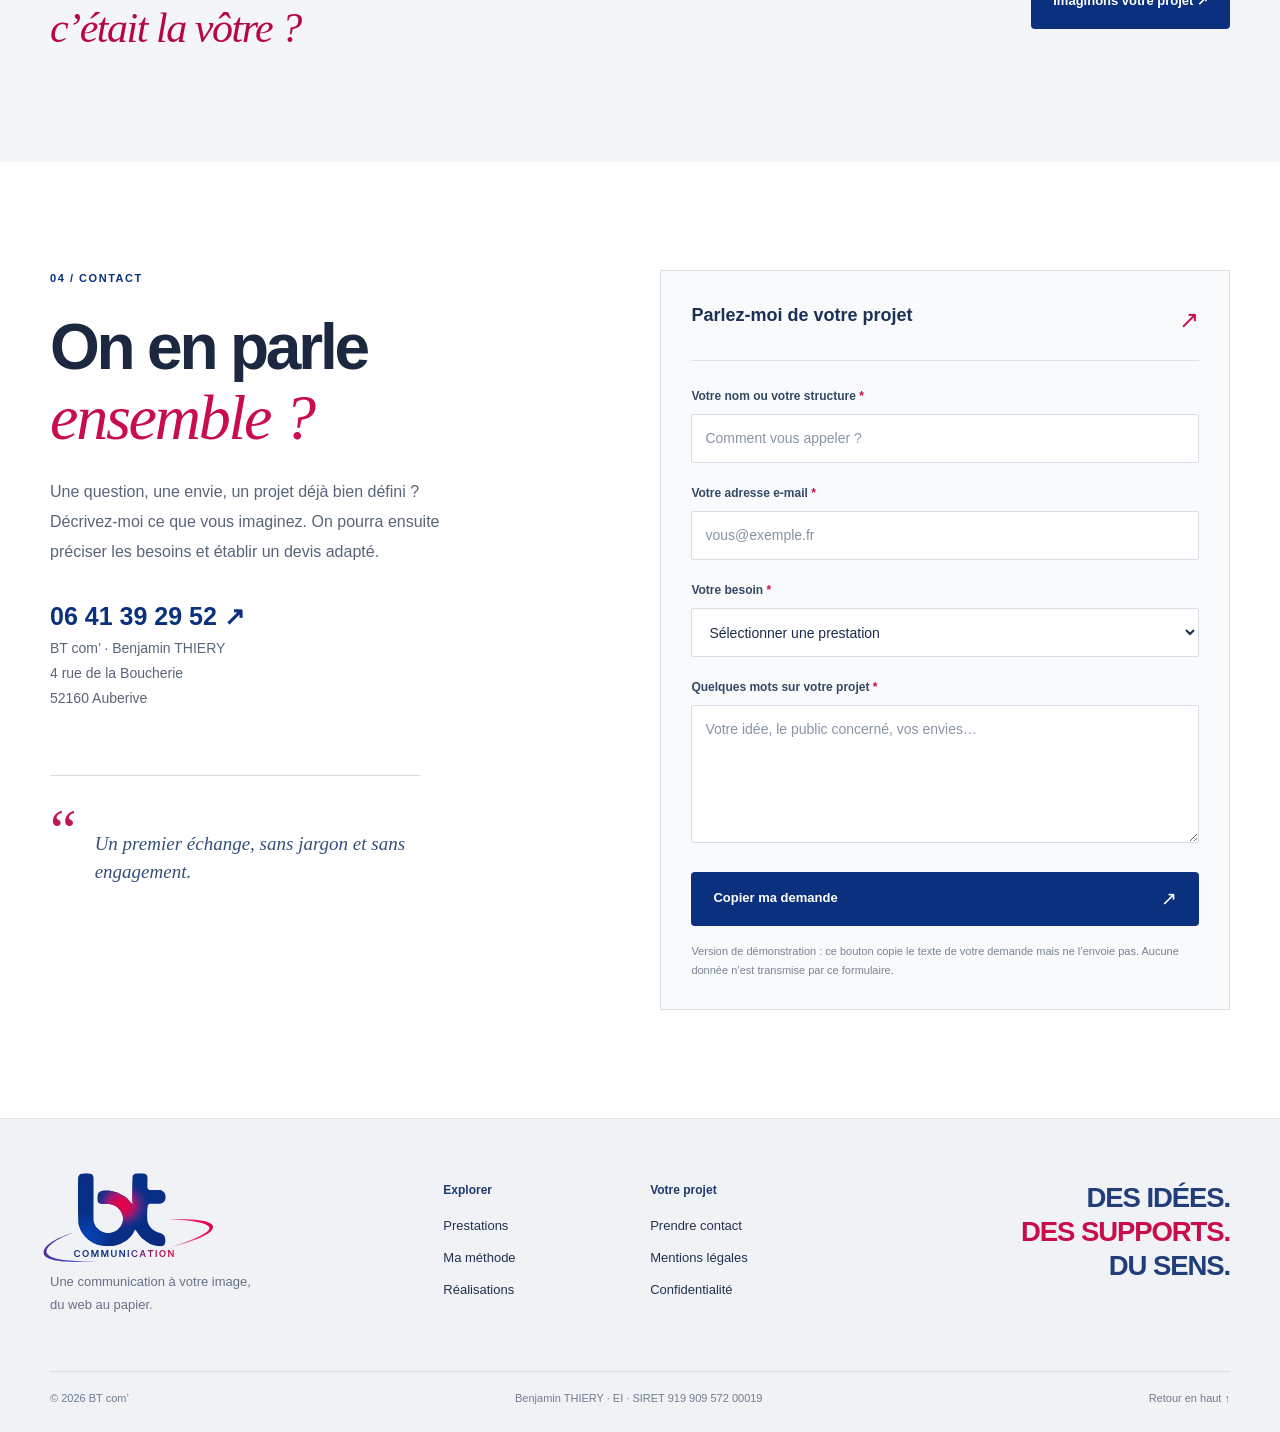
==== commit c8b44a89: "Combine Panier de l’Aube design and installation into a reversible project card" ====
--- a/index.html
+++ b/index.html
@@ -10,8 +10,8 @@
   <meta property="og:description" content="Des idées claires, des supports soignés et une communication à votre image.">
   <title>BT com’ — Communication, sites web &amp; création graphique</title>
   <link rel="icon" type="image/svg+xml" href="assets/favicon.svg">
-  <link rel="stylesheet" href="styles.css?v=20261021d">
-  <script src="script.js?v=20261021d" defer></script>
+  <link rel="stylesheet" href="styles.css?v=20261021e">
+  <script src="script.js?v=20261021e" defer></script>
 </head>
 <body>
 <button class="motion-toggle" type="button" aria-label="Mettre les animations en pause" aria-pressed="false" hidden><span aria-hidden="true">Ⅱ</span></button>
@@ -114,7 +114,7 @@
       </div>
     </section>
 
-<section class="section portfolio" id="realisations" aria-labelledby="works-title"><div class="wrap"><div class="section-title-row"><div><p class="overline">03 / Réalisations</p><h2 id="works-title">À chaque projet,<br><em>le bon support.</em></h2></div><p>Du premier visuel au support installé, explorez mes réalisations par univers.</p></div><div class="portfolio-filters" role="group" aria-label="Filtrer les réalisations"><button type="button" class="filter-btn is-active" data-filter="all" aria-pressed="true">Tout découvrir <span>09</span></button><button type="button" class="filter-btn" data-filter="enseignes" aria-pressed="false">Enseignes &amp; signalétique</button><button type="button" class="filter-btn" data-filter="grand-format" aria-pressed="false">Banderoles &amp; panneaux</button><button type="button" class="filter-btn" data-filter="imprimes" aria-pressed="false">Cartes de visite</button><button type="button" class="filter-btn" data-filter="web" aria-pressed="false">Sites internet</button></div><p class="filter-status sr-only" role="status" aria-live="polite"></p><section class="project-group" data-category="enseignes" aria-labelledby="group-enseignes"><div class="project-group-head"><span class="group-number">01</span><div><h3 id="group-enseignes">Enseignes &amp; signalétique</h3><p>Pour être repéré, puis reconnu.</p></div><div class="carousel-controls" role="group" aria-label="Faire défiler les réalisations"><button type="button" data-carousel="carousel-enseignes" data-direction="-1" aria-controls="carousel-enseignes" aria-label="Réalisation précédente">←</button><button type="button" data-carousel="carousel-enseignes" data-direction="1" aria-controls="carousel-enseignes" aria-label="Réalisation suivante">→</button></div></div><div class="work-grid support-carousel" id="carousel-enseignes" tabindex="0" aria-label="Réalisations : Enseignes &amp; signalétique"><article class="work-card"><a class="work-image" href="assets/realisations/enseigne-installee.svg" target="_blank" rel="noopener" aria-label="Agrandir : Enseigne en situation"><img src="assets/realisations/enseigne-installee.svg" alt="Enseigne en situation" loading="lazy" width="1000" height="700"></a><div class="work-caption"><p>Enseigne</p><h3>Le Panier de l’Aube</h3></div></article><article class="work-card"><a class="work-image" href="assets/realisations/enseigne.svg" target="_blank" rel="noopener" aria-label="Agrandir : Création de l’enseigne Le Panier de l’Aube"><img src="assets/realisations/enseigne.svg" alt="Création de l’enseigne Le Panier de l’Aube" loading="lazy" width="1000" height="700"></a><div class="work-caption"><p>Création d’enseigne</p><h3>Le Panier de l’Aube</h3></div></article><article class="work-card"><a class="work-image" href="assets/realisations/panneau-directionnel.svg" target="_blank" rel="noopener" aria-label="Agrandir : Panneau directionnel pour Le Panier de l’Aube à Auberive"><img src="assets/realisations/panneau-directionnel.svg" alt="Panneau directionnel pour Le Panier de l’Aube à Auberive" loading="lazy" width="1000" height="700"></a><div class="work-caption"><p>Signalétique</p><h3>Guider vers le commerce</h3></div></article></div></section><section class="project-group" data-category="grand-format" aria-labelledby="group-grand-format"><div class="project-group-head"><span class="group-number">02</span><div><h3 id="group-grand-format">Banderoles &amp; panneaux</h3><p>Votre message, en grand.</p></div><div class="carousel-controls" role="group" aria-label="Faire défiler les réalisations"><button type="button" data-carousel="carousel-grand-format" data-direction="-1" aria-controls="carousel-grand-format" aria-label="Réalisation précédente">←</button><button type="button" data-carousel="carousel-grand-format" data-direction="1" aria-controls="carousel-grand-format" aria-label="Réalisation suivante">→</button></div></div><div class="work-grid support-carousel" id="carousel-grand-format" tabindex="0" aria-label="Réalisations : Banderoles &amp; panneaux"><article class="work-card"><a class="work-image" href="assets/realisations/banderole.svg" target="_blank" rel="noopener" aria-label="Agrandir : Banderole de l’Atelier Gabriel Scordel"><img src="assets/realisations/banderole.svg" alt="Banderole de l’Atelier Gabriel Scordel" loading="lazy" width="1000" height="700"></a><div class="work-caption"><p>Banderole</p><h3>Atelier Gabriel Scordel</h3></div></article><article class="work-card"><a class="work-image" href="assets/realisations/a-vendre.svg" target="_blank" rel="noopener" aria-label="Agrandir : Panneau immobilier à vendre"><img src="assets/realisations/a-vendre.svg" alt="Panneau immobilier à vendre" loading="lazy" width="1000" height="700"></a><div class="work-caption"><p>Panneau immobilier</p><h3>Donner de la visibilité à un bien</h3></div></article><article class="work-card"><a class="work-image" href="assets/realisations/supports-installes.svg" target="_blank" rel="noopener" aria-label="Agrandir : Banderoles et panneau à vendre installés sur une clôture"><img src="assets/realisations/supports-installes.svg" alt="Banderoles et panneau à vendre installés sur une clôture" loading="lazy" width="1000" height="700"></a><div class="work-caption"><p>Banderoles &amp; panneau immobilier</p><h3>Des supports sur le terrain</h3></div></article></div></section><section class="project-group" data-category="imprimes" aria-labelledby="group-imprimes"><div class="project-group-head"><span class="group-number">03</span><div><h3 id="group-imprimes">Cartes de visite</h3><p>Une première impression qui reste.</p></div><div class="carousel-controls" role="group" aria-label="Faire défiler les réalisations"><button type="button" data-carousel="carousel-imprimes" data-direction="-1" aria-controls="carousel-imprimes" aria-label="Réalisation précédente">←</button><button type="button" data-carousel="carousel-imprimes" data-direction="1" aria-controls="carousel-imprimes" aria-label="Réalisation suivante">→</button></div></div><div class="work-grid support-carousel" id="carousel-imprimes" tabindex="0" aria-label="Réalisations : Cartes de visite"><article class="work-card"><a class="work-image" href="assets/realisations/carte-visite.svg" target="_blank" rel="noopener" aria-label="Agrandir : Carte de visite Atelier Gabriel Scordel"><img src="assets/realisations/carte-visite.svg" alt="Carte de visite Atelier Gabriel Scordel" loading="lazy" width="1000" height="700"></a><div class="work-caption"><p>Carte de visite</p><h3>Une identité qui se décline</h3></div></article></div></section><section class="project-group" data-category="web" aria-labelledby="group-web"><div class="project-group-head"><span class="group-number">04</span><div><h3 id="group-web">Sites internet</h3><p>Une vitrine accessible à tout moment.</p></div><div class="carousel-controls" role="group" aria-label="Faire défiler les réalisations"><button type="button" data-carousel="carousel-web" data-direction="-1" aria-controls="carousel-web" aria-label="Réalisation précédente">←</button><button type="button" data-carousel="carousel-web" data-direction="1" aria-controls="carousel-web" aria-label="Réalisation suivante">→</button></div></div><div class="work-grid support-carousel" id="carousel-web" tabindex="0" aria-label="Réalisations : Sites internet"><article class="work-card work-web"><a class="browser-preview" href="https://www.vosbancsfontlapause.fr/" target="_blank" rel="noopener" aria-label="Découvrir Vos Bancs font la Pause, nouvel onglet"><div class="preview-toolbar" aria-hidden="true"><span class="preview-dots">● ● ●</span><span>www.vosbancsfontlapause.fr</span><span>↗</span></div><div class="preview-screen"><img src="assets/realisations/accueil-bancs.svg" alt="Aperçu réel de la page d’accueil de Vos Bancs font la Pause" loading="lazy" width="1348" height="926"><span class="preview-open">Visiter le site ↗</span></div></a><div class="work-caption"><p>Création de site internet</p><h3>Vos Bancs font la Pause</h3><p class="work-description">Un site consacré aux parcours de promenade et aux bancs d’Auberive.</p><a class="arrow-link" href="https://www.vosbancsfontlapause.fr/" target="_blank" rel="noopener">Découvrir le site ↗</a></div></article><article class="work-card work-web"><a class="browser-preview" href="https://abc-aimants.com/" target="_blank" rel="noopener" aria-label="Découvrir ABC Aimants, nouvel onglet"><div class="preview-toolbar" aria-hidden="true"><span class="preview-dots">● ● ●</span><span>abc-aimants.com</span><span>↗</span></div><div class="preview-screen"><img src="assets/realisations/accueil-abc.svg" alt="Aperçu réel de la page d’accueil de ABC Aimants" loading="lazy" width="1348" height="926"><span class="preview-open">Visiter le site ↗</span></div></a><div class="work-caption"><p>Création de site internet</p><h3>ABC Aimants</h3><p class="work-description">Le site de l’Association française de paires biomagnétiques.</p><a class="arrow-link" href="https://abc-aimants.com/" target="_blank" rel="noopener">Découvrir le site ↗</a></div></article></div></section><div class="portfolio-end"><p>Et si la prochaine réalisation,<br><em>c’était la vôtre ?</em></p><a class="btn btn-primary" href="#contact">Imaginons votre projet ↗</a></div></div></section>
+<section class="section portfolio" id="realisations" aria-labelledby="works-title"><div class="wrap"><div class="section-title-row"><div><p class="overline">03 / Réalisations</p><h2 id="works-title">À chaque projet,<br><em>le bon support.</em></h2></div><p>Du premier visuel au support installé, explorez mes réalisations par univers.</p></div><div class="portfolio-filters" role="group" aria-label="Filtrer les réalisations"><button type="button" class="filter-btn is-active" data-filter="all" aria-pressed="true">Tout découvrir <span>08</span></button><button type="button" class="filter-btn" data-filter="enseignes" aria-pressed="false">Enseignes &amp; signalétique</button><button type="button" class="filter-btn" data-filter="grand-format" aria-pressed="false">Banderoles &amp; panneaux</button><button type="button" class="filter-btn" data-filter="imprimes" aria-pressed="false">Cartes de visite</button><button type="button" class="filter-btn" data-filter="web" aria-pressed="false">Sites internet</button></div><p class="filter-status sr-only" role="status" aria-live="polite"></p><section class="project-group" data-category="enseignes" aria-labelledby="group-enseignes"><div class="project-group-head"><span class="group-number">01</span><div><h3 id="group-enseignes">Enseignes &amp; signalétique</h3><p>Pour être repéré, puis reconnu.</p></div><div class="carousel-controls" role="group" aria-label="Faire défiler les réalisations"><button type="button" data-carousel="carousel-enseignes" data-direction="-1" aria-controls="carousel-enseignes" aria-label="Réalisation précédente">←</button><button type="button" data-carousel="carousel-enseignes" data-direction="1" aria-controls="carousel-enseignes" aria-label="Réalisation suivante">→</button></div></div><div class="work-grid support-carousel" id="carousel-enseignes" tabindex="0" aria-label="Réalisations : Enseignes &amp; signalétique"><article class="work-card flip-project"><div class="flip-stage" id="panier-views"><div class="flip-inner"><div class="flip-face flip-front" aria-hidden="false"><img src="assets/realisations/enseigne.svg" alt="Création graphique de l’enseigne Le Panier de l’Aube" loading="lazy" width="1000" height="700"><span class="flip-label">La création</span></div><div class="flip-face flip-back" aria-hidden="true"><img src="assets/realisations/enseigne-installee.svg" alt="L’enseigne Le Panier de l’Aube installée sur la façade" loading="lazy" width="1000" height="700"><span class="flip-label">En situation</span></div></div></div><div class="work-caption"><p>De la création à la réalisation</p><h3>Le Panier de l’Aube</h3><div class="flip-actions"><button class="flip-toggle" type="button" aria-controls="panier-views" aria-pressed="false" hidden>Voir l’enseigne installée <span aria-hidden="true">↻</span></button><a class="flip-enlarge" href="assets/realisations/enseigne.svg" target="_blank" rel="noopener">Agrandir ↗</a></div><p class="flip-status sr-only" role="status" aria-live="polite"></p><noscript><p><a href="assets/realisations/enseigne-installee.svg" target="_blank" rel="noopener">Voir l’enseigne installée ↗</a></p></noscript></div></article><article class="work-card"><a class="work-image" href="assets/realisations/panneau-directionnel.svg" target="_blank" rel="noopener" aria-label="Agrandir : Panneau directionnel pour Le Panier de l’Aube à Auberive"><img src="assets/realisations/panneau-directionnel.svg" alt="Panneau directionnel pour Le Panier de l’Aube à Auberive" loading="lazy" width="1000" height="700"></a><div class="work-caption"><p>Signalétique</p><h3>Guider vers le commerce</h3></div></article></div></section><section class="project-group" data-category="grand-format" aria-labelledby="group-grand-format"><div class="project-group-head"><span class="group-number">02</span><div><h3 id="group-grand-format">Banderoles &amp; panneaux</h3><p>Votre message, en grand.</p></div><div class="carousel-controls" role="group" aria-label="Faire défiler les réalisations"><button type="button" data-carousel="carousel-grand-format" data-direction="-1" aria-controls="carousel-grand-format" aria-label="Réalisation précédente">←</button><button type="button" data-carousel="carousel-grand-format" data-direction="1" aria-controls="carousel-grand-format" aria-label="Réalisation suivante">→</button></div></div><div class="work-grid support-carousel" id="carousel-grand-format" tabindex="0" aria-label="Réalisations : Banderoles &amp; panneaux"><article class="work-card"><a class="work-image" href="assets/realisations/banderole.svg" target="_blank" rel="noopener" aria-label="Agrandir : Banderole de l’Atelier Gabriel Scordel"><img src="assets/realisations/banderole.svg" alt="Banderole de l’Atelier Gabriel Scordel" loading="lazy" width="1000" height="700"></a><div class="work-caption"><p>Banderole</p><h3>Atelier Gabriel Scordel</h3></div></article><article class="work-card"><a class="work-image" href="assets/realisations/a-vendre.svg" target="_blank" rel="noopener" aria-label="Agrandir : Panneau immobilier à vendre"><img src="assets/realisations/a-vendre.svg" alt="Panneau immobilier à vendre" loading="lazy" width="1000" height="700"></a><div class="work-caption"><p>Panneau immobilier</p><h3>Donner de la visibilité à un bien</h3></div></article><article class="work-card"><a class="work-image" href="assets/realisations/supports-installes.svg" target="_blank" rel="noopener" aria-label="Agrandir : Banderoles et panneau à vendre installés sur une clôture"><img src="assets/realisations/supports-installes.svg" alt="Banderoles et panneau à vendre installés sur une clôture" loading="lazy" width="1000" height="700"></a><div class="work-caption"><p>Banderoles &amp; panneau immobilier</p><h3>Des supports sur le terrain</h3></div></article></div></section><section class="project-group" data-category="imprimes" aria-labelledby="group-imprimes"><div class="project-group-head"><span class="group-number">03</span><div><h3 id="group-imprimes">Cartes de visite</h3><p>Une première impression qui reste.</p></div><div class="carousel-controls" role="group" aria-label="Faire défiler les réalisations"><button type="button" data-carousel="carousel-imprimes" data-direction="-1" aria-controls="carousel-imprimes" aria-label="Réalisation précédente">←</button><button type="button" data-carousel="carousel-imprimes" data-direction="1" aria-controls="carousel-imprimes" aria-label="Réalisation suivante">→</button></div></div><div class="work-grid support-carousel" id="carousel-imprimes" tabindex="0" aria-label="Réalisations : Cartes de visite"><article class="work-card"><a class="work-image" href="assets/realisations/carte-visite.svg" target="_blank" rel="noopener" aria-label="Agrandir : Carte de visite Atelier Gabriel Scordel"><img src="assets/realisations/carte-visite.svg" alt="Carte de visite Atelier Gabriel Scordel" loading="lazy" width="1000" height="700"></a><div class="work-caption"><p>Carte de visite</p><h3>Une identité qui se décline</h3></div></article></div></section><section class="project-group" data-category="web" aria-labelledby="group-web"><div class="project-group-head"><span class="group-number">04</span><div><h3 id="group-web">Sites internet</h3><p>Une vitrine accessible à tout moment.</p></div><div class="carousel-controls" role="group" aria-label="Faire défiler les réalisations"><button type="button" data-carousel="carousel-web" data-direction="-1" aria-controls="carousel-web" aria-label="Réalisation précédente">←</button><button type="button" data-carousel="carousel-web" data-direction="1" aria-controls="carousel-web" aria-label="Réalisation suivante">→</button></div></div><div class="work-grid support-carousel" id="carousel-web" tabindex="0" aria-label="Réalisations : Sites internet"><article class="work-card work-web"><a class="browser-preview" href="https://www.vosbancsfontlapause.fr/" target="_blank" rel="noopener" aria-label="Découvrir Vos Bancs font la Pause, nouvel onglet"><div class="preview-toolbar" aria-hidden="true"><span class="preview-dots">● ● ●</span><span>www.vosbancsfontlapause.fr</span><span>↗</span></div><div class="preview-screen"><img src="assets/realisations/accueil-bancs.svg" alt="Aperçu réel de la page d’accueil de Vos Bancs font la Pause" loading="lazy" width="1348" height="926"><span class="preview-open">Visiter le site ↗</span></div></a><div class="work-caption"><p>Création de site internet</p><h3>Vos Bancs font la Pause</h3><p class="work-description">Un site consacré aux parcours de promenade et aux bancs d’Auberive.</p><a class="arrow-link" href="https://www.vosbancsfontlapause.fr/" target="_blank" rel="noopener">Découvrir le site ↗</a></div></article><article class="work-card work-web"><a class="browser-preview" href="https://abc-aimants.com/" target="_blank" rel="noopener" aria-label="Découvrir ABC Aimants, nouvel onglet"><div class="preview-toolbar" aria-hidden="true"><span class="preview-dots">● ● ●</span><span>abc-aimants.com</span><span>↗</span></div><div class="preview-screen"><img src="assets/realisations/accueil-abc.svg" alt="Aperçu réel de la page d’accueil de ABC Aimants" loading="lazy" width="1348" height="926"><span class="preview-open">Visiter le site ↗</span></div></a><div class="work-caption"><p>Création de site internet</p><h3>ABC Aimants</h3><p class="work-description">Le site de l’Association française de paires biomagnétiques.</p><a class="arrow-link" href="https://abc-aimants.com/" target="_blank" rel="noopener">Découvrir le site ↗</a></div></article></div></section><div class="portfolio-end"><p>Et si la prochaine réalisation,<br><em>c’était la vôtre ?</em></p><a class="btn btn-primary" href="#contact">Imaginons votre projet ↗</a></div></div></section>
     <section class="contact section" id="contact" aria-labelledby="contact-title">
       <div class="wrap contact-grid">
         <div class="contact-copy"><p class="overline">04 / Contact</p><h2 id="contact-title">On en parle <em>ensemble ?</em></h2><p>Une question, une envie, un projet déjà bien défini ? Décrivez-moi ce que vous imaginez. On pourra ensuite préciser les besoins et établir un devis adapté.</p><div class="contact-details"><a href="tel:+33641392952">06 41 39 29 52 ↗</a><p>BT com’ · Benjamin THIERY<br>4 rue de la Boucherie<br>52160 Auberive</p></div><div class="contact-quote"><span aria-hidden="true">“</span><p>Un premier échange, sans jargon et sans engagement.</p></div></div>
--- a/styles.css
+++ b/styles.css
@@ -202,3 +202,6 @@
 
 /* One row per collection: native touch and keyboard scrolling. */
 .project-group .support-carousel{display:flex;gap:25px;overflow-x:auto;scroll-snap-type:x mandatory;scroll-behavior:smooth;padding:6px 3px 20px;scroll-padding:3px;overscroll-behavior-x:contain;scrollbar-width:thin;scrollbar-color:#a9b9d5 #e2e7ef}.project-group .support-carousel .work-card,.project-group .support-carousel .work-card:last-child:nth-child(odd){display:block;flex:0 0 calc((100% - 25px)/2);min-width:0;scroll-snap-align:start;align-self:stretch;grid-column:auto}.project-group .support-carousel .work-image,.project-group .support-carousel .work-card:last-child:nth-child(odd) .work-image{aspect-ratio:1.5}.carousel-controls{display:flex;gap:9px;margin-left:auto;align-self:center;flex:none}.carousel-controls button{display:grid;place-items:center;width:43px;height:43px;border-radius:50%;border:1px solid #b8c5da;background:white;color:#0a307e;font-size:22px;transition:background .2s,color .2s}.carousel-controls button:hover{background:#0a307e;color:white}.carousel-controls button:disabled{opacity:.35;cursor:default;background:transparent;color:#0a307e}.project-group-head>div:nth-child(2){min-width:0}.support-carousel:focus-visible{outline:2px solid #c80d4a;outline-offset:5px}@media(max-width:600px){.project-group .support-carousel{gap:15px}.project-group .support-carousel .work-card,.project-group .support-carousel .work-card:last-child:nth-child(odd){flex-basis:88%}.carousel-controls{gap:6px}.carousel-controls button{width:35px;height:35px;font-size:19px}.project-group-head{gap:10px}.project-group-head h3{font-size:23px}.project-group-head p{font-size:12px}.group-number{font-size:24px}}@media(prefers-reduced-motion:reduce){.project-group .support-carousel{scroll-behavior:auto}}
+
+/* Two views of the same project, on one reversible card. */
+.flip-stage{perspective:1200px;aspect-ratio:1.5;background:#e9edf2}.flip-inner{position:relative;width:100%;height:100%;transform-style:preserve-3d;transition:transform .8s cubic-bezier(.2,.7,.2,1)}.flip-project.is-flipped .flip-inner{transform:rotateY(180deg)}.flip-face{position:absolute;inset:0;padding:20px;backface-visibility:hidden;-webkit-backface-visibility:hidden;background:#e9edf2;overflow:hidden}.flip-back{transform:rotateY(180deg)}.flip-face img{width:100%;height:100%;object-fit:contain}.flip-label{position:absolute;left:16px;top:15px;background:#fff;color:#153976;padding:6px 12px;border-radius:20px;font-size:11px;font-weight:750;box-shadow:0 2px 12px #10274b12}.flip-actions{display:flex;flex-wrap:wrap;align-items:center;justify-content:space-between;gap:15px;margin-top:20px}.flip-toggle{display:inline-flex;align-items:center;justify-content:space-between;gap:16px;background:#0a307e;color:#fff;border:0;border-radius:4px;padding:11px 15px;font-size:12px;font-weight:700}.flip-toggle[hidden]{display:none}.flip-toggle:hover{background:#071d4b}.flip-toggle span{font-size:21px;line-height:1}.flip-enlarge{font-size:12px;color:#0a307e;border-bottom:1px solid #b8c5da}.motion-paused .flip-inner{transition:none}@media(prefers-reduced-motion:reduce){.flip-inner{transition:none}}@media(max-width:600px){.flip-face{padding:15px}.flip-toggle{font-size:11px;padding:10px 12px}.flip-label{left:12px;top:10px;font-size:10px}}
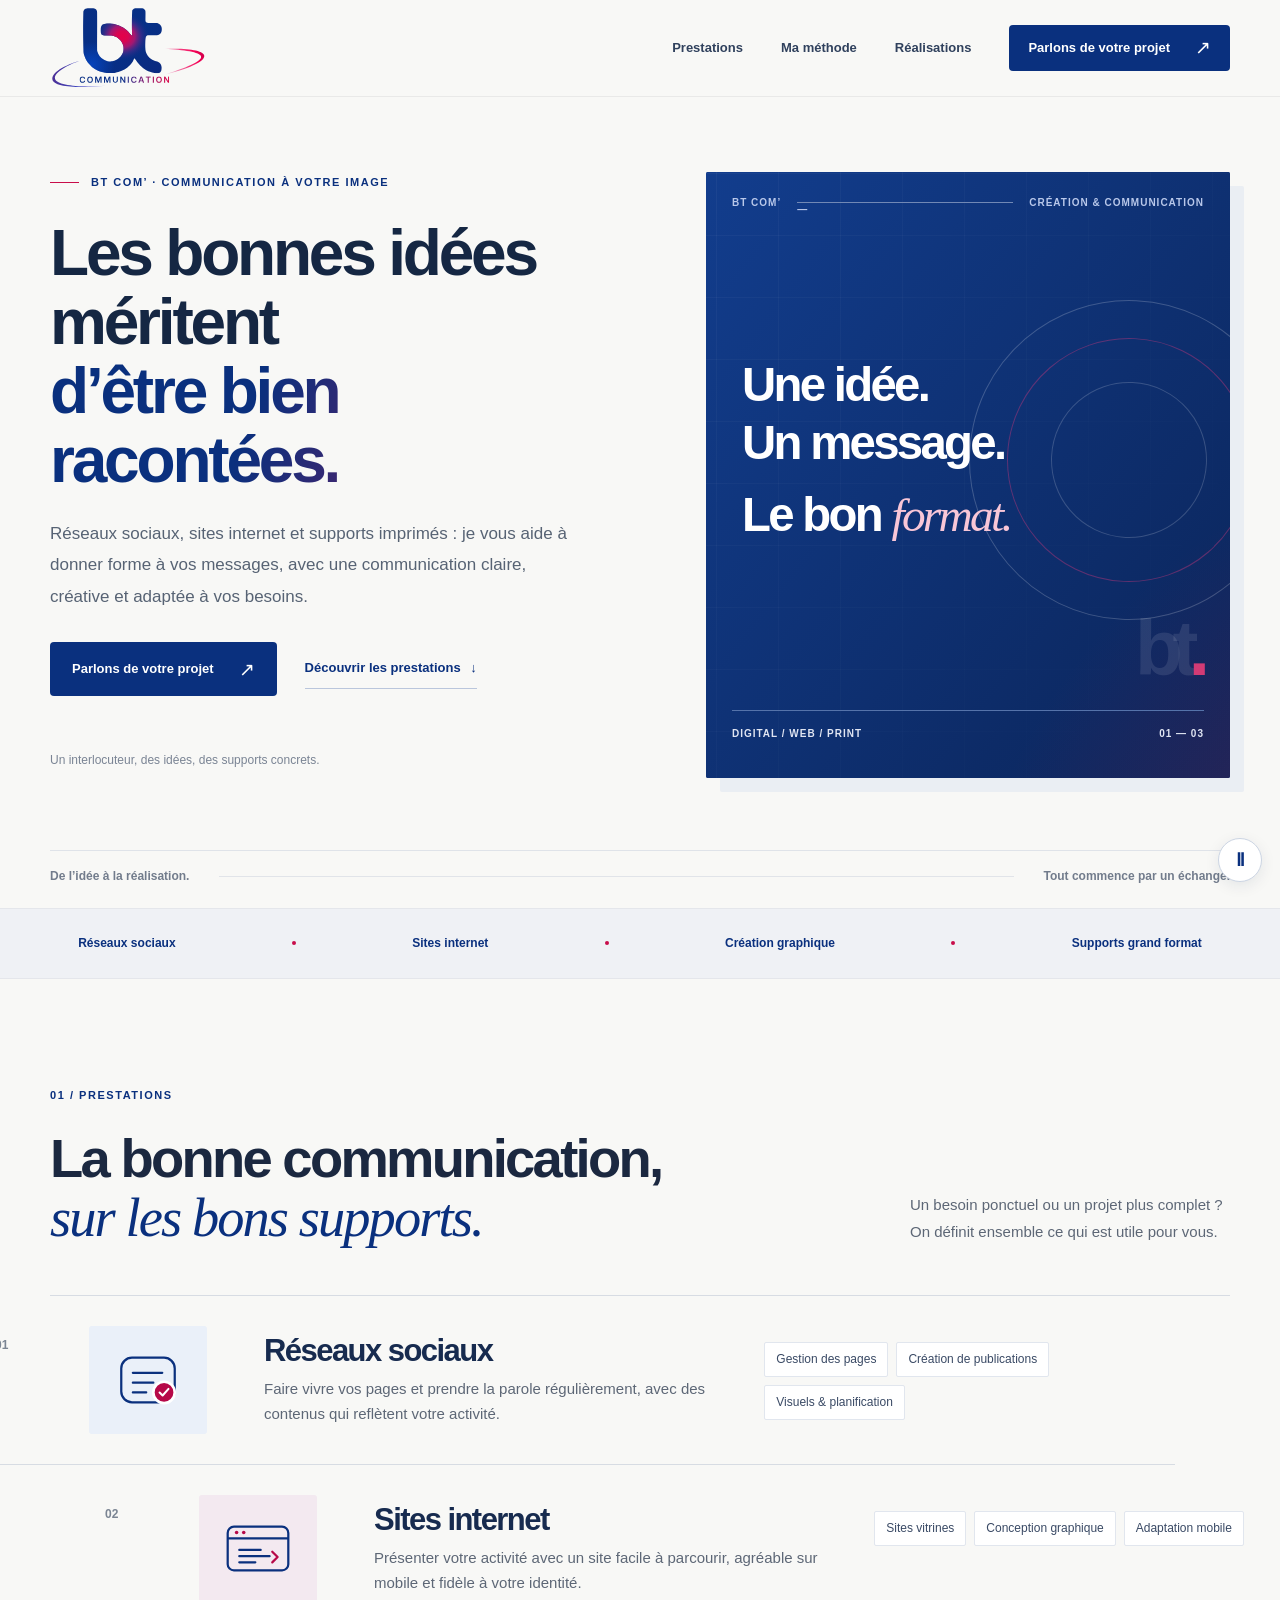
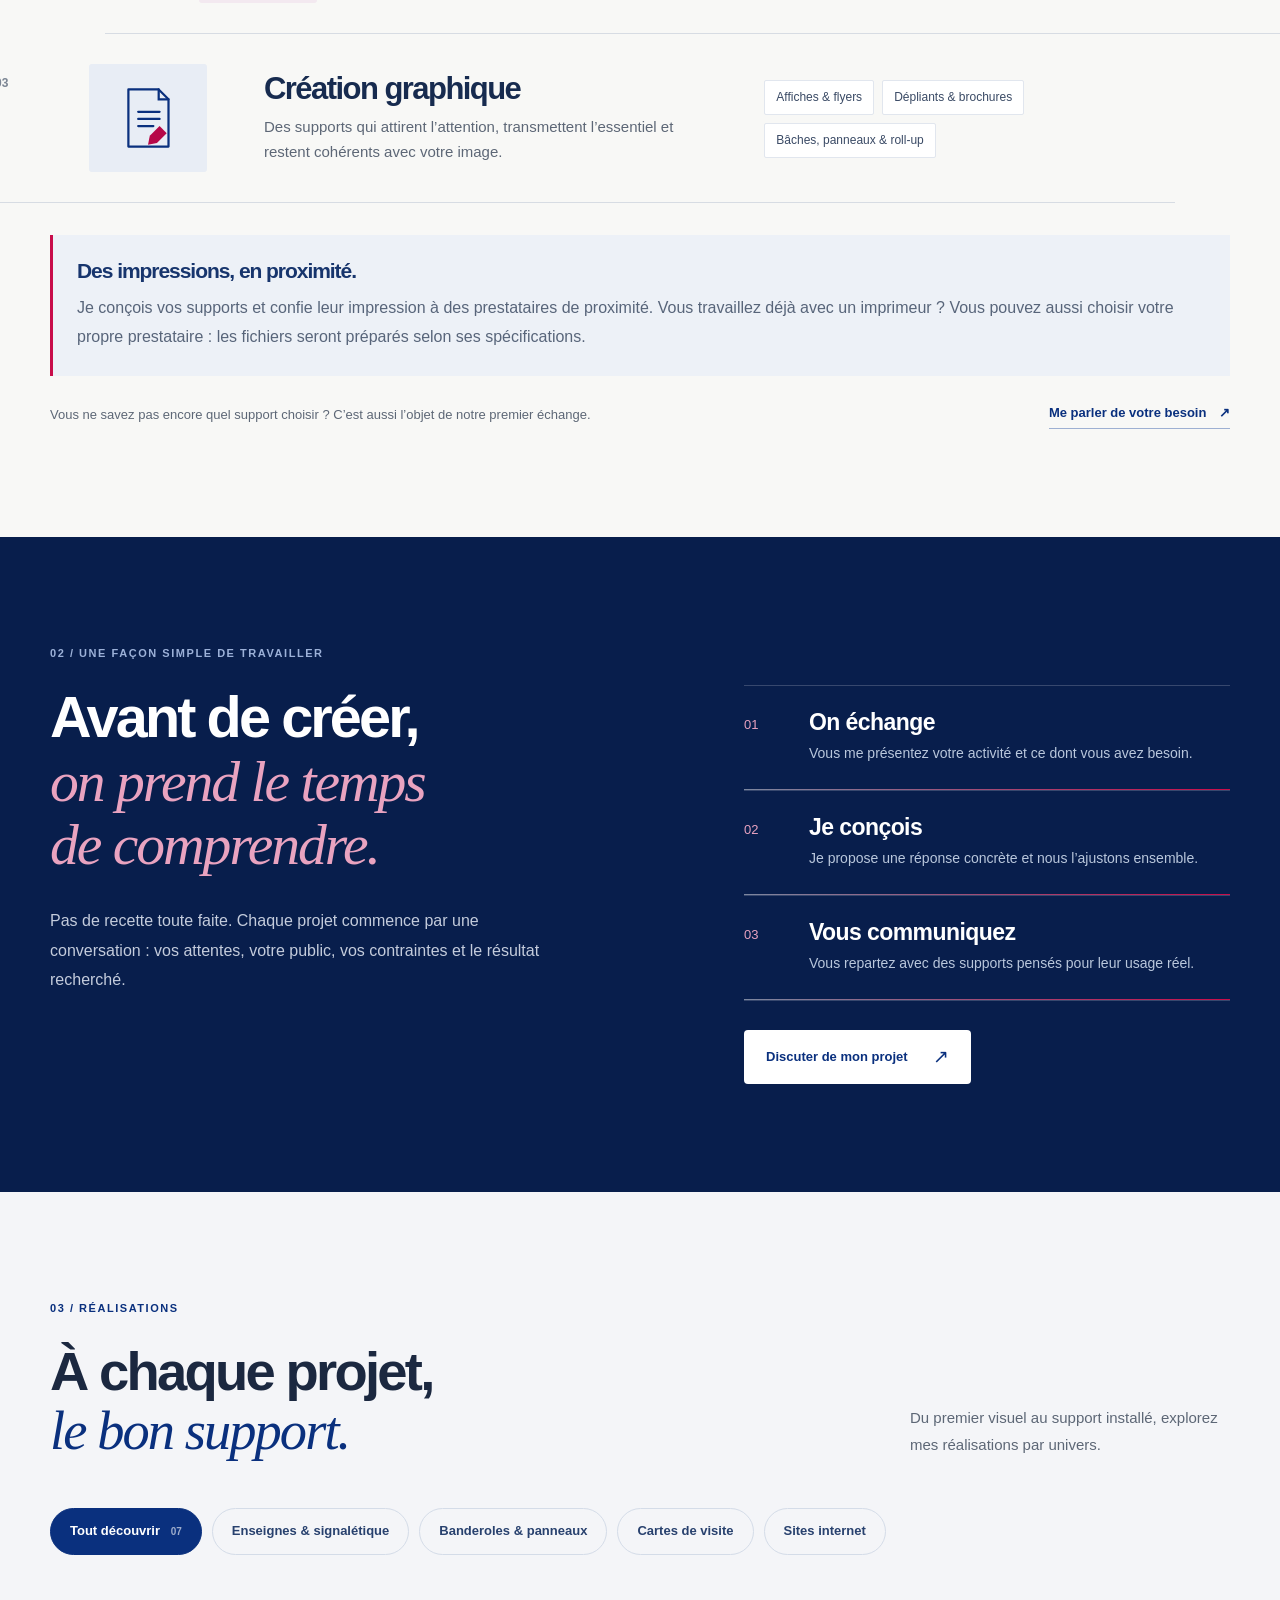
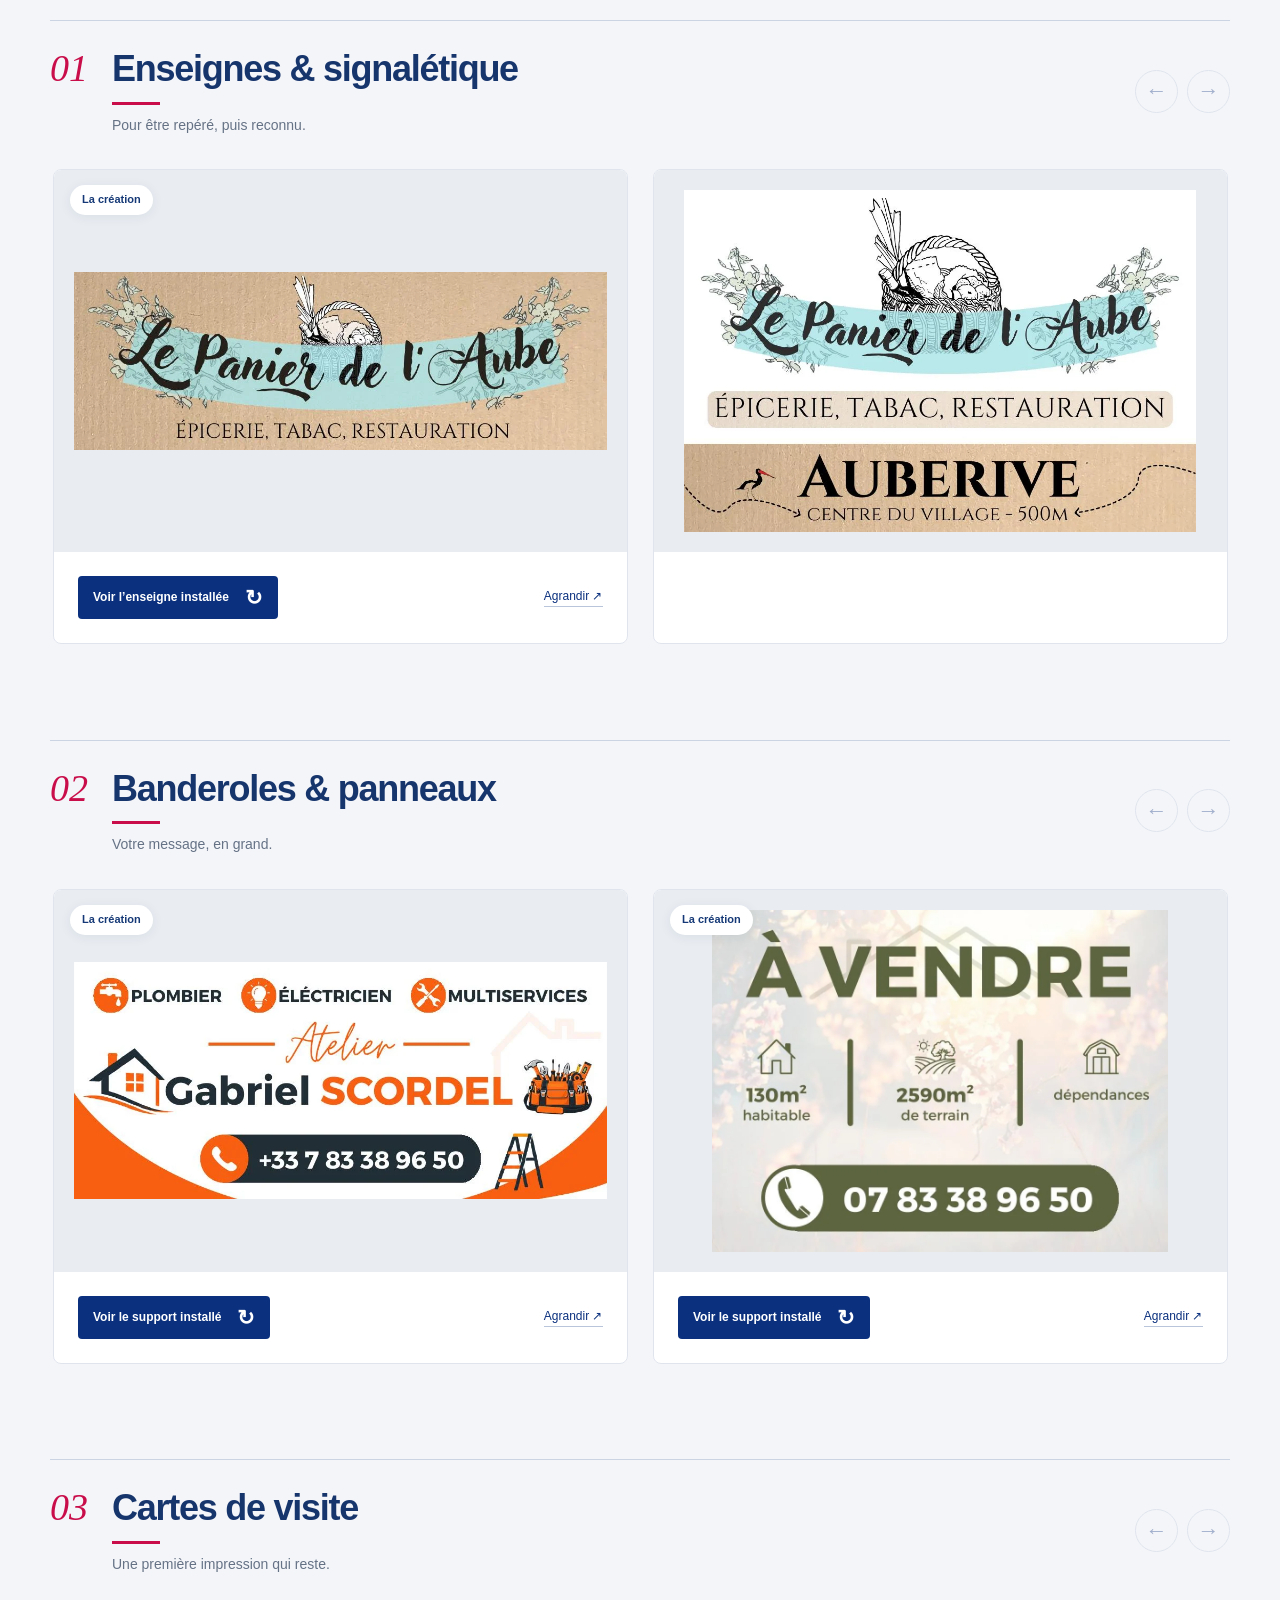
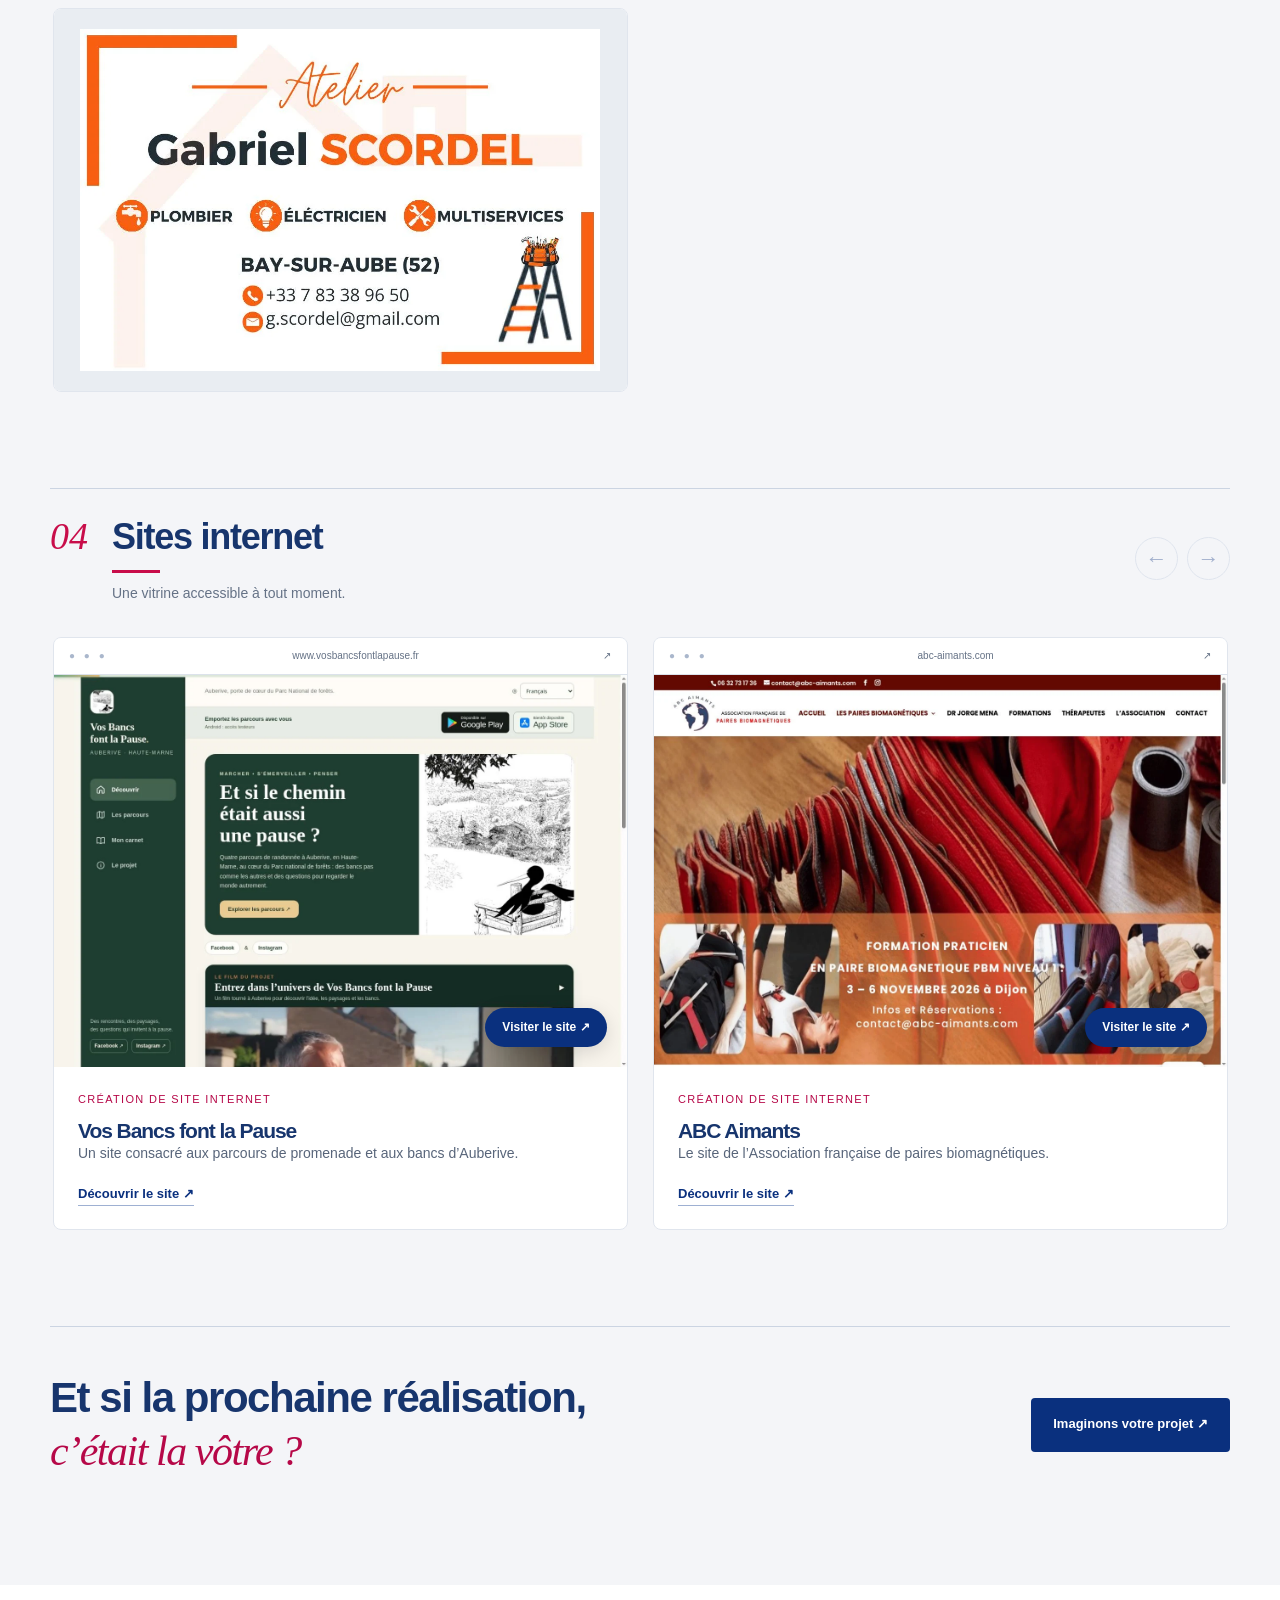
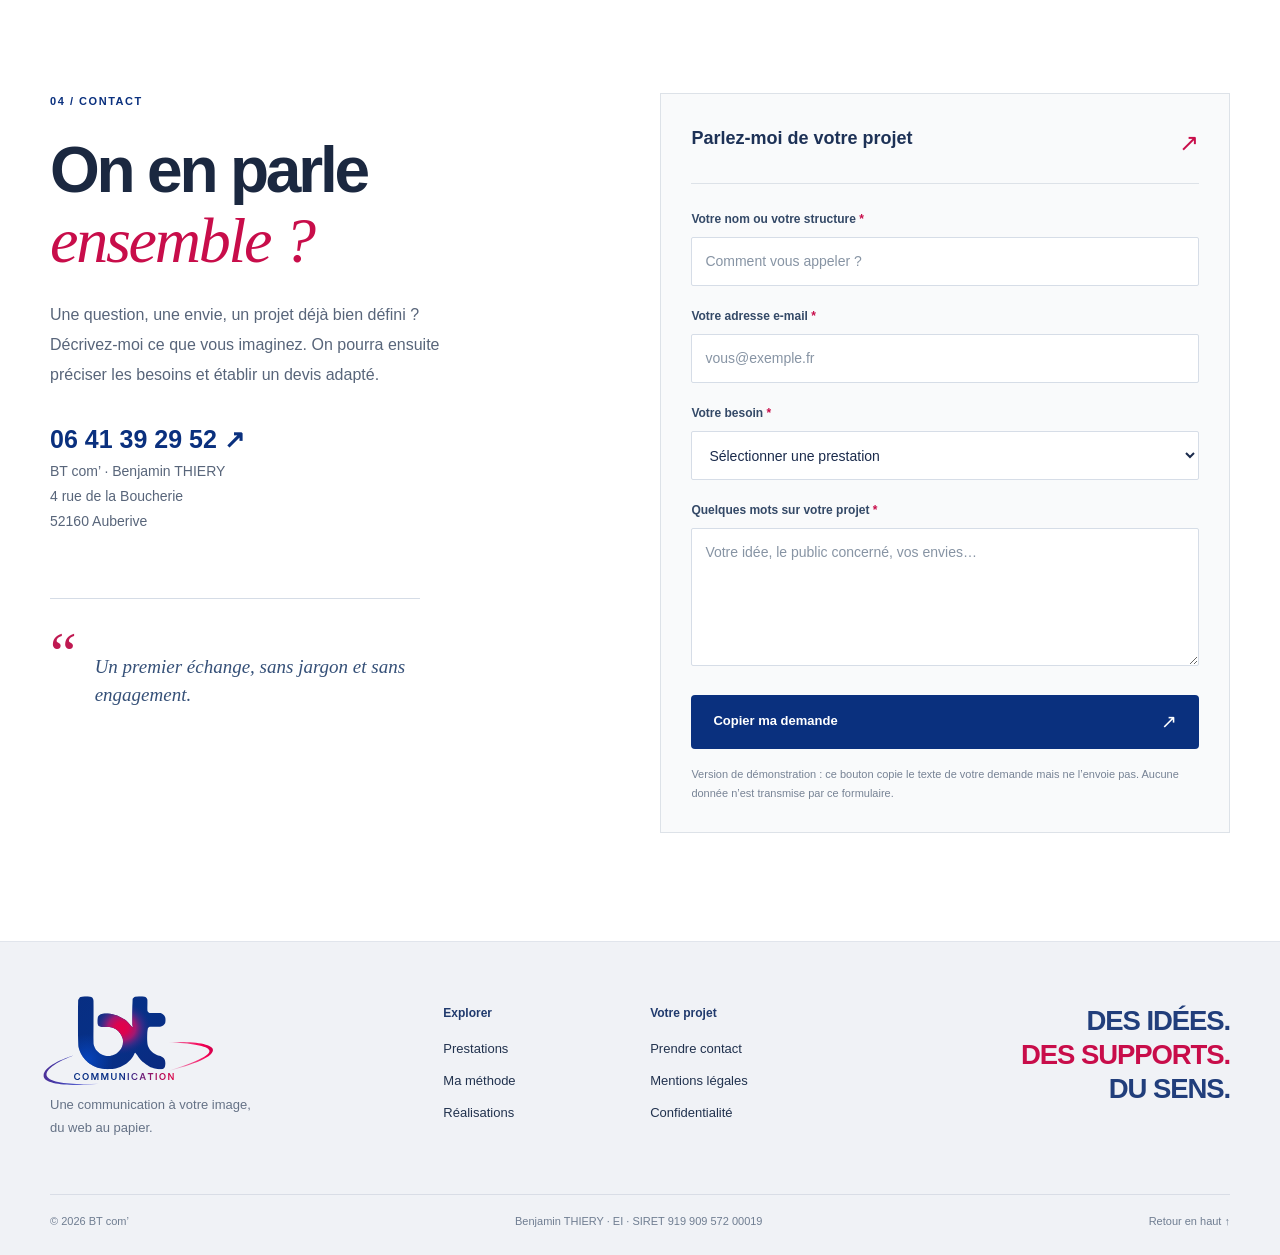
==== commit 3669ef18: "Pair banner and property sign with installation photo and simplify captions" ====
--- a/index.html
+++ b/index.html
@@ -10,8 +10,8 @@
   <meta property="og:description" content="Des idées claires, des supports soignés et une communication à votre image.">
   <title>BT com’ — Communication, sites web &amp; création graphique</title>
   <link rel="icon" type="image/svg+xml" href="assets/favicon.svg">
-  <link rel="stylesheet" href="styles.css?v=20261021e">
-  <script src="script.js?v=20261021e" defer></script>
+  <link rel="stylesheet" href="styles.css?v=20261021f">
+  <script src="script.js?v=20261021f" defer></script>
 </head>
 <body>
 <button class="motion-toggle" type="button" aria-label="Mettre les animations en pause" aria-pressed="false" hidden><span aria-hidden="true">Ⅱ</span></button>
@@ -114,7 +114,7 @@
       </div>
     </section>
 
-<section class="section portfolio" id="realisations" aria-labelledby="works-title"><div class="wrap"><div class="section-title-row"><div><p class="overline">03 / Réalisations</p><h2 id="works-title">À chaque projet,<br><em>le bon support.</em></h2></div><p>Du premier visuel au support installé, explorez mes réalisations par univers.</p></div><div class="portfolio-filters" role="group" aria-label="Filtrer les réalisations"><button type="button" class="filter-btn is-active" data-filter="all" aria-pressed="true">Tout découvrir <span>08</span></button><button type="button" class="filter-btn" data-filter="enseignes" aria-pressed="false">Enseignes &amp; signalétique</button><button type="button" class="filter-btn" data-filter="grand-format" aria-pressed="false">Banderoles &amp; panneaux</button><button type="button" class="filter-btn" data-filter="imprimes" aria-pressed="false">Cartes de visite</button><button type="button" class="filter-btn" data-filter="web" aria-pressed="false">Sites internet</button></div><p class="filter-status sr-only" role="status" aria-live="polite"></p><section class="project-group" data-category="enseignes" aria-labelledby="group-enseignes"><div class="project-group-head"><span class="group-number">01</span><div><h3 id="group-enseignes">Enseignes &amp; signalétique</h3><p>Pour être repéré, puis reconnu.</p></div><div class="carousel-controls" role="group" aria-label="Faire défiler les réalisations"><button type="button" data-carousel="carousel-enseignes" data-direction="-1" aria-controls="carousel-enseignes" aria-label="Réalisation précédente">←</button><button type="button" data-carousel="carousel-enseignes" data-direction="1" aria-controls="carousel-enseignes" aria-label="Réalisation suivante">→</button></div></div><div class="work-grid support-carousel" id="carousel-enseignes" tabindex="0" aria-label="Réalisations : Enseignes &amp; signalétique"><article class="work-card flip-project"><div class="flip-stage" id="panier-views"><div class="flip-inner"><div class="flip-face flip-front" aria-hidden="false"><img src="assets/realisations/enseigne.svg" alt="Création graphique de l’enseigne Le Panier de l’Aube" loading="lazy" width="1000" height="700"><span class="flip-label">La création</span></div><div class="flip-face flip-back" aria-hidden="true"><img src="assets/realisations/enseigne-installee.svg" alt="L’enseigne Le Panier de l’Aube installée sur la façade" loading="lazy" width="1000" height="700"><span class="flip-label">En situation</span></div></div></div><div class="work-caption"><p>De la création à la réalisation</p><h3>Le Panier de l’Aube</h3><div class="flip-actions"><button class="flip-toggle" type="button" aria-controls="panier-views" aria-pressed="false" hidden>Voir l’enseigne installée <span aria-hidden="true">↻</span></button><a class="flip-enlarge" href="assets/realisations/enseigne.svg" target="_blank" rel="noopener">Agrandir ↗</a></div><p class="flip-status sr-only" role="status" aria-live="polite"></p><noscript><p><a href="assets/realisations/enseigne-installee.svg" target="_blank" rel="noopener">Voir l’enseigne installée ↗</a></p></noscript></div></article><article class="work-card"><a class="work-image" href="assets/realisations/panneau-directionnel.svg" target="_blank" rel="noopener" aria-label="Agrandir : Panneau directionnel pour Le Panier de l’Aube à Auberive"><img src="assets/realisations/panneau-directionnel.svg" alt="Panneau directionnel pour Le Panier de l’Aube à Auberive" loading="lazy" width="1000" height="700"></a><div class="work-caption"><p>Signalétique</p><h3>Guider vers le commerce</h3></div></article></div></section><section class="project-group" data-category="grand-format" aria-labelledby="group-grand-format"><div class="project-group-head"><span class="group-number">02</span><div><h3 id="group-grand-format">Banderoles &amp; panneaux</h3><p>Votre message, en grand.</p></div><div class="carousel-controls" role="group" aria-label="Faire défiler les réalisations"><button type="button" data-carousel="carousel-grand-format" data-direction="-1" aria-controls="carousel-grand-format" aria-label="Réalisation précédente">←</button><button type="button" data-carousel="carousel-grand-format" data-direction="1" aria-controls="carousel-grand-format" aria-label="Réalisation suivante">→</button></div></div><div class="work-grid support-carousel" id="carousel-grand-format" tabindex="0" aria-label="Réalisations : Banderoles &amp; panneaux"><article class="work-card"><a class="work-image" href="assets/realisations/banderole.svg" target="_blank" rel="noopener" aria-label="Agrandir : Banderole de l’Atelier Gabriel Scordel"><img src="assets/realisations/banderole.svg" alt="Banderole de l’Atelier Gabriel Scordel" loading="lazy" width="1000" height="700"></a><div class="work-caption"><p>Banderole</p><h3>Atelier Gabriel Scordel</h3></div></article><article class="work-card"><a class="work-image" href="assets/realisations/a-vendre.svg" target="_blank" rel="noopener" aria-label="Agrandir : Panneau immobilier à vendre"><img src="assets/realisations/a-vendre.svg" alt="Panneau immobilier à vendre" loading="lazy" width="1000" height="700"></a><div class="work-caption"><p>Panneau immobilier</p><h3>Donner de la visibilité à un bien</h3></div></article><article class="work-card"><a class="work-image" href="assets/realisations/supports-installes.svg" target="_blank" rel="noopener" aria-label="Agrandir : Banderoles et panneau à vendre installés sur une clôture"><img src="assets/realisations/supports-installes.svg" alt="Banderoles et panneau à vendre installés sur une clôture" loading="lazy" width="1000" height="700"></a><div class="work-caption"><p>Banderoles &amp; panneau immobilier</p><h3>Des supports sur le terrain</h3></div></article></div></section><section class="project-group" data-category="imprimes" aria-labelledby="group-imprimes"><div class="project-group-head"><span class="group-number">03</span><div><h3 id="group-imprimes">Cartes de visite</h3><p>Une première impression qui reste.</p></div><div class="carousel-controls" role="group" aria-label="Faire défiler les réalisations"><button type="button" data-carousel="carousel-imprimes" data-direction="-1" aria-controls="carousel-imprimes" aria-label="Réalisation précédente">←</button><button type="button" data-carousel="carousel-imprimes" data-direction="1" aria-controls="carousel-imprimes" aria-label="Réalisation suivante">→</button></div></div><div class="work-grid support-carousel" id="carousel-imprimes" tabindex="0" aria-label="Réalisations : Cartes de visite"><article class="work-card"><a class="work-image" href="assets/realisations/carte-visite.svg" target="_blank" rel="noopener" aria-label="Agrandir : Carte de visite Atelier Gabriel Scordel"><img src="assets/realisations/carte-visite.svg" alt="Carte de visite Atelier Gabriel Scordel" loading="lazy" width="1000" height="700"></a><div class="work-caption"><p>Carte de visite</p><h3>Une identité qui se décline</h3></div></article></div></section><section class="project-group" data-category="web" aria-labelledby="group-web"><div class="project-group-head"><span class="group-number">04</span><div><h3 id="group-web">Sites internet</h3><p>Une vitrine accessible à tout moment.</p></div><div class="carousel-controls" role="group" aria-label="Faire défiler les réalisations"><button type="button" data-carousel="carousel-web" data-direction="-1" aria-controls="carousel-web" aria-label="Réalisation précédente">←</button><button type="button" data-carousel="carousel-web" data-direction="1" aria-controls="carousel-web" aria-label="Réalisation suivante">→</button></div></div><div class="work-grid support-carousel" id="carousel-web" tabindex="0" aria-label="Réalisations : Sites internet"><article class="work-card work-web"><a class="browser-preview" href="https://www.vosbancsfontlapause.fr/" target="_blank" rel="noopener" aria-label="Découvrir Vos Bancs font la Pause, nouvel onglet"><div class="preview-toolbar" aria-hidden="true"><span class="preview-dots">● ● ●</span><span>www.vosbancsfontlapause.fr</span><span>↗</span></div><div class="preview-screen"><img src="assets/realisations/accueil-bancs.svg" alt="Aperçu réel de la page d’accueil de Vos Bancs font la Pause" loading="lazy" width="1348" height="926"><span class="preview-open">Visiter le site ↗</span></div></a><div class="work-caption"><p>Création de site internet</p><h3>Vos Bancs font la Pause</h3><p class="work-description">Un site consacré aux parcours de promenade et aux bancs d’Auberive.</p><a class="arrow-link" href="https://www.vosbancsfontlapause.fr/" target="_blank" rel="noopener">Découvrir le site ↗</a></div></article><article class="work-card work-web"><a class="browser-preview" href="https://abc-aimants.com/" target="_blank" rel="noopener" aria-label="Découvrir ABC Aimants, nouvel onglet"><div class="preview-toolbar" aria-hidden="true"><span class="preview-dots">● ● ●</span><span>abc-aimants.com</span><span>↗</span></div><div class="preview-screen"><img src="assets/realisations/accueil-abc.svg" alt="Aperçu réel de la page d’accueil de ABC Aimants" loading="lazy" width="1348" height="926"><span class="preview-open">Visiter le site ↗</span></div></a><div class="work-caption"><p>Création de site internet</p><h3>ABC Aimants</h3><p class="work-description">Le site de l’Association française de paires biomagnétiques.</p><a class="arrow-link" href="https://abc-aimants.com/" target="_blank" rel="noopener">Découvrir le site ↗</a></div></article></div></section><div class="portfolio-end"><p>Et si la prochaine réalisation,<br><em>c’était la vôtre ?</em></p><a class="btn btn-primary" href="#contact">Imaginons votre projet ↗</a></div></div></section>
+<section class="section portfolio" id="realisations" aria-labelledby="works-title"><div class="wrap"><div class="section-title-row"><div><p class="overline">03 / Réalisations</p><h2 id="works-title">À chaque projet,<br><em>le bon support.</em></h2></div><p>Du premier visuel au support installé, explorez mes réalisations par univers.</p></div><div class="portfolio-filters" role="group" aria-label="Filtrer les réalisations"><button type="button" class="filter-btn is-active" data-filter="all" aria-pressed="true">Tout découvrir <span>07</span></button><button type="button" class="filter-btn" data-filter="enseignes" aria-pressed="false">Enseignes &amp; signalétique</button><button type="button" class="filter-btn" data-filter="grand-format" aria-pressed="false">Banderoles &amp; panneaux</button><button type="button" class="filter-btn" data-filter="imprimes" aria-pressed="false">Cartes de visite</button><button type="button" class="filter-btn" data-filter="web" aria-pressed="false">Sites internet</button></div><p class="filter-status sr-only" role="status" aria-live="polite"></p><section class="project-group" data-category="enseignes" aria-labelledby="group-enseignes"><div class="project-group-head"><span class="group-number">01</span><div><h3 id="group-enseignes">Enseignes &amp; signalétique</h3><p>Pour être repéré, puis reconnu.</p></div><div class="carousel-controls" role="group" aria-label="Faire défiler les réalisations"><button type="button" data-carousel="carousel-enseignes" data-direction="-1" aria-controls="carousel-enseignes" aria-label="Réalisation précédente">←</button><button type="button" data-carousel="carousel-enseignes" data-direction="1" aria-controls="carousel-enseignes" aria-label="Réalisation suivante">→</button></div></div><div class="work-grid support-carousel" id="carousel-enseignes" tabindex="0" aria-label="Réalisations : Enseignes &amp; signalétique"><article class="work-card flip-project"><div class="flip-stage" id="panier-views"><div class="flip-inner"><div class="flip-face flip-front" aria-hidden="false"><img src="assets/realisations/enseigne.svg" alt="Création graphique de l’enseigne Le Panier de l’Aube" loading="lazy" width="1000" height="700"><span class="flip-label">La création</span></div><div class="flip-face flip-back" aria-hidden="true"><img src="assets/realisations/enseigne-installee.svg" alt="L’enseigne Le Panier de l’Aube installée sur la façade" loading="lazy" width="1000" height="700"><span class="flip-label">En situation</span></div></div></div><div class="work-caption"><div class="flip-actions"><button class="flip-toggle" type="button" aria-controls="panier-views" aria-pressed="false" hidden>Voir l’enseigne installée <span aria-hidden="true">↻</span></button><a class="flip-enlarge" href="assets/realisations/enseigne.svg" target="_blank" rel="noopener">Agrandir ↗</a></div><p class="flip-status sr-only" role="status" aria-live="polite"></p><noscript><p><a href="assets/realisations/enseigne-installee.svg" target="_blank" rel="noopener">Voir l’enseigne installée ↗</a></p></noscript></div></article><article class="work-card"><a class="work-image" href="assets/realisations/panneau-directionnel.svg" target="_blank" rel="noopener" aria-label="Agrandir : Panneau directionnel pour Le Panier de l’Aube à Auberive"><img src="assets/realisations/panneau-directionnel.svg" alt="Panneau directionnel pour Le Panier de l’Aube à Auberive" loading="lazy" width="1000" height="700"></a></article></div></section><section class="project-group" data-category="grand-format" aria-labelledby="group-grand-format"><div class="project-group-head"><span class="group-number">02</span><div><h3 id="group-grand-format">Banderoles &amp; panneaux</h3><p>Votre message, en grand.</p></div><div class="carousel-controls" role="group" aria-label="Faire défiler les réalisations"><button type="button" data-carousel="carousel-grand-format" data-direction="-1" aria-controls="carousel-grand-format" aria-label="Réalisation précédente">←</button><button type="button" data-carousel="carousel-grand-format" data-direction="1" aria-controls="carousel-grand-format" aria-label="Réalisation suivante">→</button></div></div><div class="work-grid support-carousel" id="carousel-grand-format" tabindex="0" aria-label="Réalisations : Banderoles &amp; panneaux"><article class="work-card flip-project"><div class="flip-stage" id="banderole-views"><div class="flip-inner"><div class="flip-face flip-front" aria-hidden="false"><img src="assets/realisations/banderole.svg" alt="Création graphique de la banderole de l’Atelier Gabriel Scordel" loading="lazy" width="1000" height="700"><span class="flip-label">La création</span></div><div class="flip-face flip-back" aria-hidden="true"><img src="assets/realisations/supports-installes.svg" alt="Photo de la banderole et du panneau À vendre installés sur la clôture" loading="lazy" width="1000" height="700"><span class="flip-label">En situation</span></div></div></div><div class="work-caption"><div class="flip-actions"><button class="flip-toggle" type="button" aria-controls="banderole-views" aria-pressed="false" data-install-label="Voir le support installé" hidden>Voir le support installé <span aria-hidden="true">↻</span></button><a class="flip-enlarge" href="assets/realisations/banderole.svg" target="_blank" rel="noopener">Agrandir ↗</a></div><p class="flip-status sr-only" role="status" aria-live="polite"></p><noscript><p><a href="assets/realisations/supports-installes.svg" target="_blank" rel="noopener">Voir le support installé ↗</a></p></noscript></div></article><article class="work-card flip-project"><div class="flip-stage" id="panneau-vente-views"><div class="flip-inner"><div class="flip-face flip-front" aria-hidden="false"><img src="assets/realisations/a-vendre.svg" alt="Création graphique du panneau immobilier À vendre" loading="lazy" width="1000" height="700"><span class="flip-label">La création</span></div><div class="flip-face flip-back" aria-hidden="true"><img src="assets/realisations/supports-installes.svg" alt="Photo de la banderole et du panneau À vendre installés sur la clôture" loading="lazy" width="1000" height="700"><span class="flip-label">En situation</span></div></div></div><div class="work-caption"><div class="flip-actions"><button class="flip-toggle" type="button" aria-controls="panneau-vente-views" aria-pressed="false" data-install-label="Voir le support installé" hidden>Voir le support installé <span aria-hidden="true">↻</span></button><a class="flip-enlarge" href="assets/realisations/a-vendre.svg" target="_blank" rel="noopener">Agrandir ↗</a></div><p class="flip-status sr-only" role="status" aria-live="polite"></p><noscript><p><a href="assets/realisations/supports-installes.svg" target="_blank" rel="noopener">Voir le support installé ↗</a></p></noscript></div></article></div></section><section class="project-group" data-category="imprimes" aria-labelledby="group-imprimes"><div class="project-group-head"><span class="group-number">03</span><div><h3 id="group-imprimes">Cartes de visite</h3><p>Une première impression qui reste.</p></div><div class="carousel-controls" role="group" aria-label="Faire défiler les réalisations"><button type="button" data-carousel="carousel-imprimes" data-direction="-1" aria-controls="carousel-imprimes" aria-label="Réalisation précédente">←</button><button type="button" data-carousel="carousel-imprimes" data-direction="1" aria-controls="carousel-imprimes" aria-label="Réalisation suivante">→</button></div></div><div class="work-grid support-carousel" id="carousel-imprimes" tabindex="0" aria-label="Réalisations : Cartes de visite"><article class="work-card"><a class="work-image" href="assets/realisations/carte-visite.svg" target="_blank" rel="noopener" aria-label="Agrandir : Carte de visite Atelier Gabriel Scordel"><img src="assets/realisations/carte-visite.svg" alt="Carte de visite Atelier Gabriel Scordel" loading="lazy" width="1000" height="700"></a></article></div></section><section class="project-group" data-category="web" aria-labelledby="group-web"><div class="project-group-head"><span class="group-number">04</span><div><h3 id="group-web">Sites internet</h3><p>Une vitrine accessible à tout moment.</p></div><div class="carousel-controls" role="group" aria-label="Faire défiler les réalisations"><button type="button" data-carousel="carousel-web" data-direction="-1" aria-controls="carousel-web" aria-label="Réalisation précédente">←</button><button type="button" data-carousel="carousel-web" data-direction="1" aria-controls="carousel-web" aria-label="Réalisation suivante">→</button></div></div><div class="work-grid support-carousel" id="carousel-web" tabindex="0" aria-label="Réalisations : Sites internet"><article class="work-card work-web"><a class="browser-preview" href="https://www.vosbancsfontlapause.fr/" target="_blank" rel="noopener" aria-label="Découvrir Vos Bancs font la Pause, nouvel onglet"><div class="preview-toolbar" aria-hidden="true"><span class="preview-dots">● ● ●</span><span>www.vosbancsfontlapause.fr</span><span>↗</span></div><div class="preview-screen"><img src="assets/realisations/accueil-bancs.svg" alt="Aperçu réel de la page d’accueil de Vos Bancs font la Pause" loading="lazy" width="1348" height="926"><span class="preview-open">Visiter le site ↗</span></div></a><div class="work-caption"><p>Création de site internet</p><h3>Vos Bancs font la Pause</h3><p class="work-description">Un site consacré aux parcours de promenade et aux bancs d’Auberive.</p><a class="arrow-link" href="https://www.vosbancsfontlapause.fr/" target="_blank" rel="noopener">Découvrir le site ↗</a></div></article><article class="work-card work-web"><a class="browser-preview" href="https://abc-aimants.com/" target="_blank" rel="noopener" aria-label="Découvrir ABC Aimants, nouvel onglet"><div class="preview-toolbar" aria-hidden="true"><span class="preview-dots">● ● ●</span><span>abc-aimants.com</span><span>↗</span></div><div class="preview-screen"><img src="assets/realisations/accueil-abc.svg" alt="Aperçu réel de la page d’accueil de ABC Aimants" loading="lazy" width="1348" height="926"><span class="preview-open">Visiter le site ↗</span></div></a><div class="work-caption"><p>Création de site internet</p><h3>ABC Aimants</h3><p class="work-description">Le site de l’Association française de paires biomagnétiques.</p><a class="arrow-link" href="https://abc-aimants.com/" target="_blank" rel="noopener">Découvrir le site ↗</a></div></article></div></section><div class="portfolio-end"><p>Et si la prochaine réalisation,<br><em>c’était la vôtre ?</em></p><a class="btn btn-primary" href="#contact">Imaginons votre projet ↗</a></div></div></section>
     <section class="contact section" id="contact" aria-labelledby="contact-title">
       <div class="wrap contact-grid">
         <div class="contact-copy"><p class="overline">04 / Contact</p><h2 id="contact-title">On en parle <em>ensemble ?</em></h2><p>Une question, une envie, un projet déjà bien défini ? Décrivez-moi ce que vous imaginez. On pourra ensuite préciser les besoins et établir un devis adapté.</p><div class="contact-details"><a href="tel:+33641392952">06 41 39 29 52 ↗</a><p>BT com’ · Benjamin THIERY<br>4 rue de la Boucherie<br>52160 Auberive</p></div><div class="contact-quote"><span aria-hidden="true">“</span><p>Un premier échange, sans jargon et sans engagement.</p></div></div>
--- a/styles.css
+++ b/styles.css
@@ -205,3 +205,5 @@
 
 /* Two views of the same project, on one reversible card. */
 .flip-stage{perspective:1200px;aspect-ratio:1.5;background:#e9edf2}.flip-inner{position:relative;width:100%;height:100%;transform-style:preserve-3d;transition:transform .8s cubic-bezier(.2,.7,.2,1)}.flip-project.is-flipped .flip-inner{transform:rotateY(180deg)}.flip-face{position:absolute;inset:0;padding:20px;backface-visibility:hidden;-webkit-backface-visibility:hidden;background:#e9edf2;overflow:hidden}.flip-back{transform:rotateY(180deg)}.flip-face img{width:100%;height:100%;object-fit:contain}.flip-label{position:absolute;left:16px;top:15px;background:#fff;color:#153976;padding:6px 12px;border-radius:20px;font-size:11px;font-weight:750;box-shadow:0 2px 12px #10274b12}.flip-actions{display:flex;flex-wrap:wrap;align-items:center;justify-content:space-between;gap:15px;margin-top:20px}.flip-toggle{display:inline-flex;align-items:center;justify-content:space-between;gap:16px;background:#0a307e;color:#fff;border:0;border-radius:4px;padding:11px 15px;font-size:12px;font-weight:700}.flip-toggle[hidden]{display:none}.flip-toggle:hover{background:#071d4b}.flip-toggle span{font-size:21px;line-height:1}.flip-enlarge{font-size:12px;color:#0a307e;border-bottom:1px solid #b8c5da}.motion-paused .flip-inner{transition:none}@media(prefers-reduced-motion:reduce){.flip-inner{transition:none}}@media(max-width:600px){.flip-face{padding:15px}.flip-toggle{font-size:11px;padding:10px 12px}.flip-label{left:12px;top:10px;font-size:10px}}
+
+.flip-project .work-caption .flip-actions{margin-top:0}
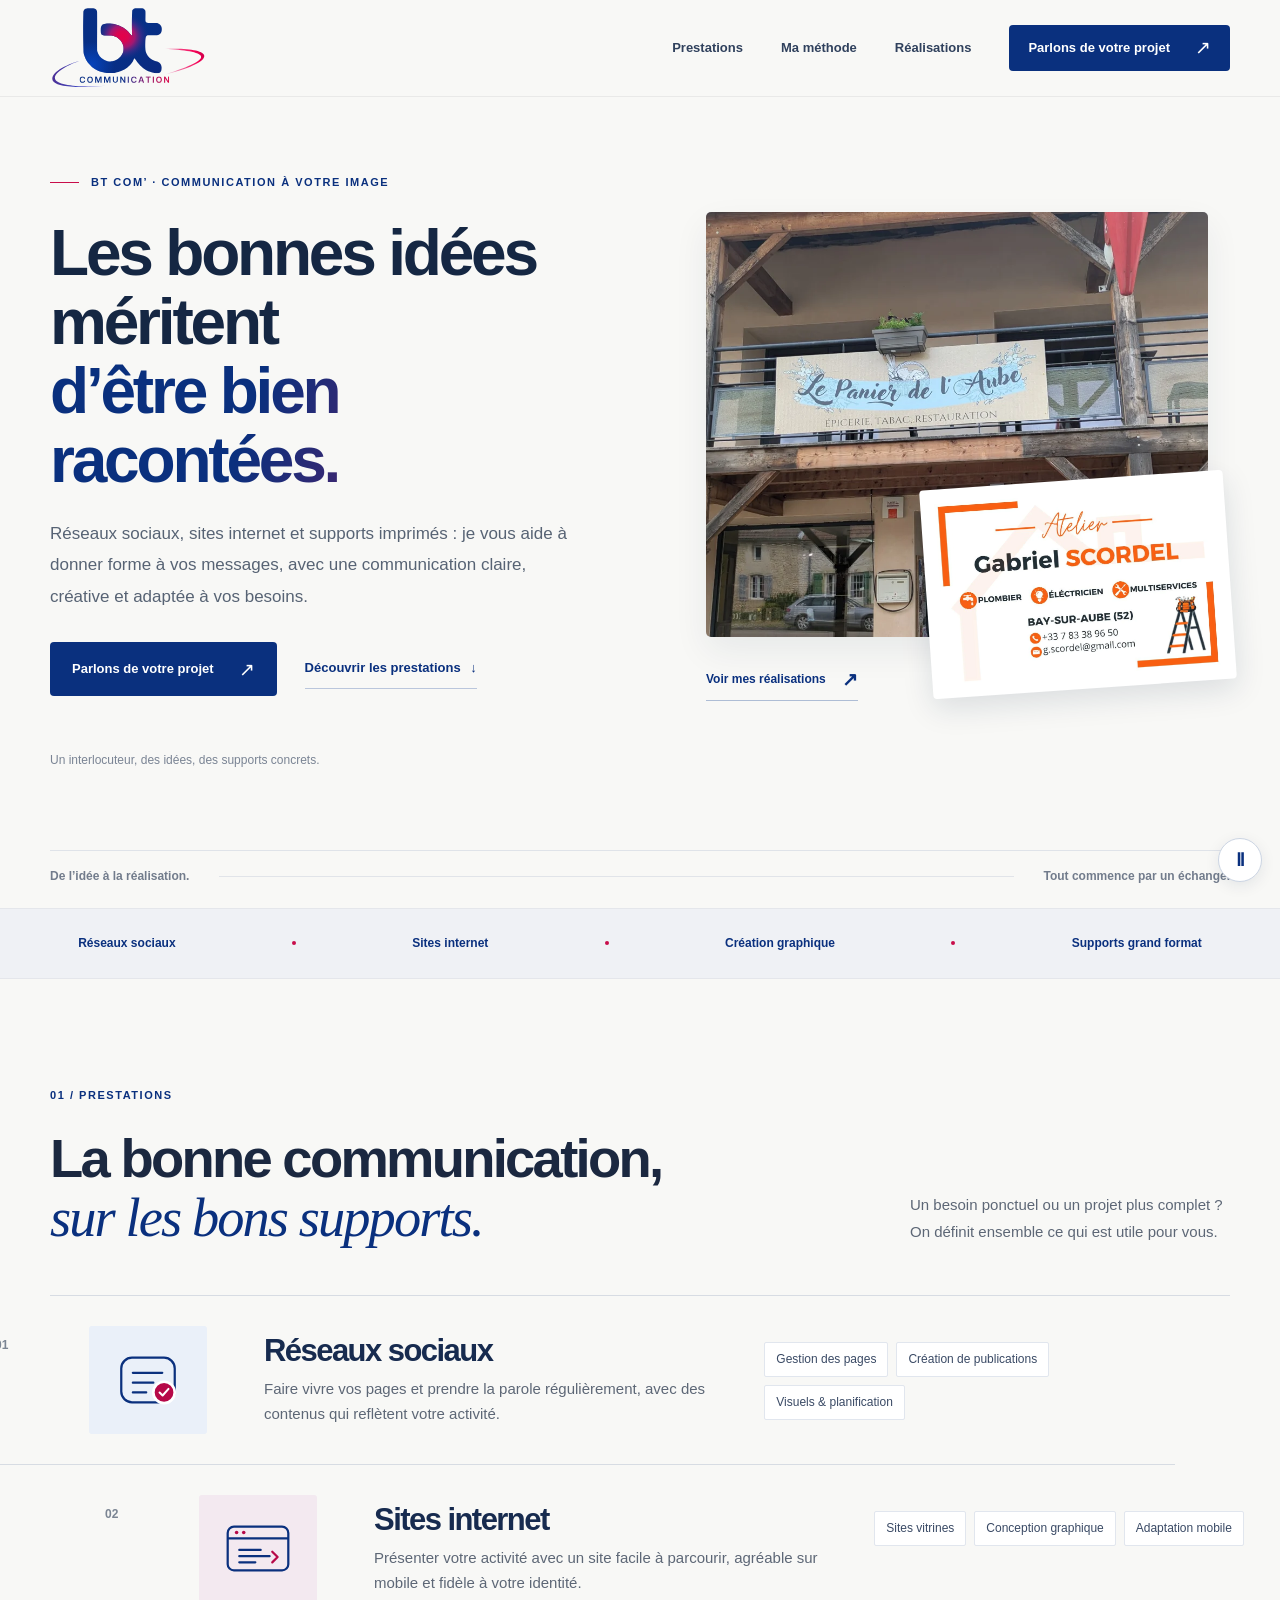
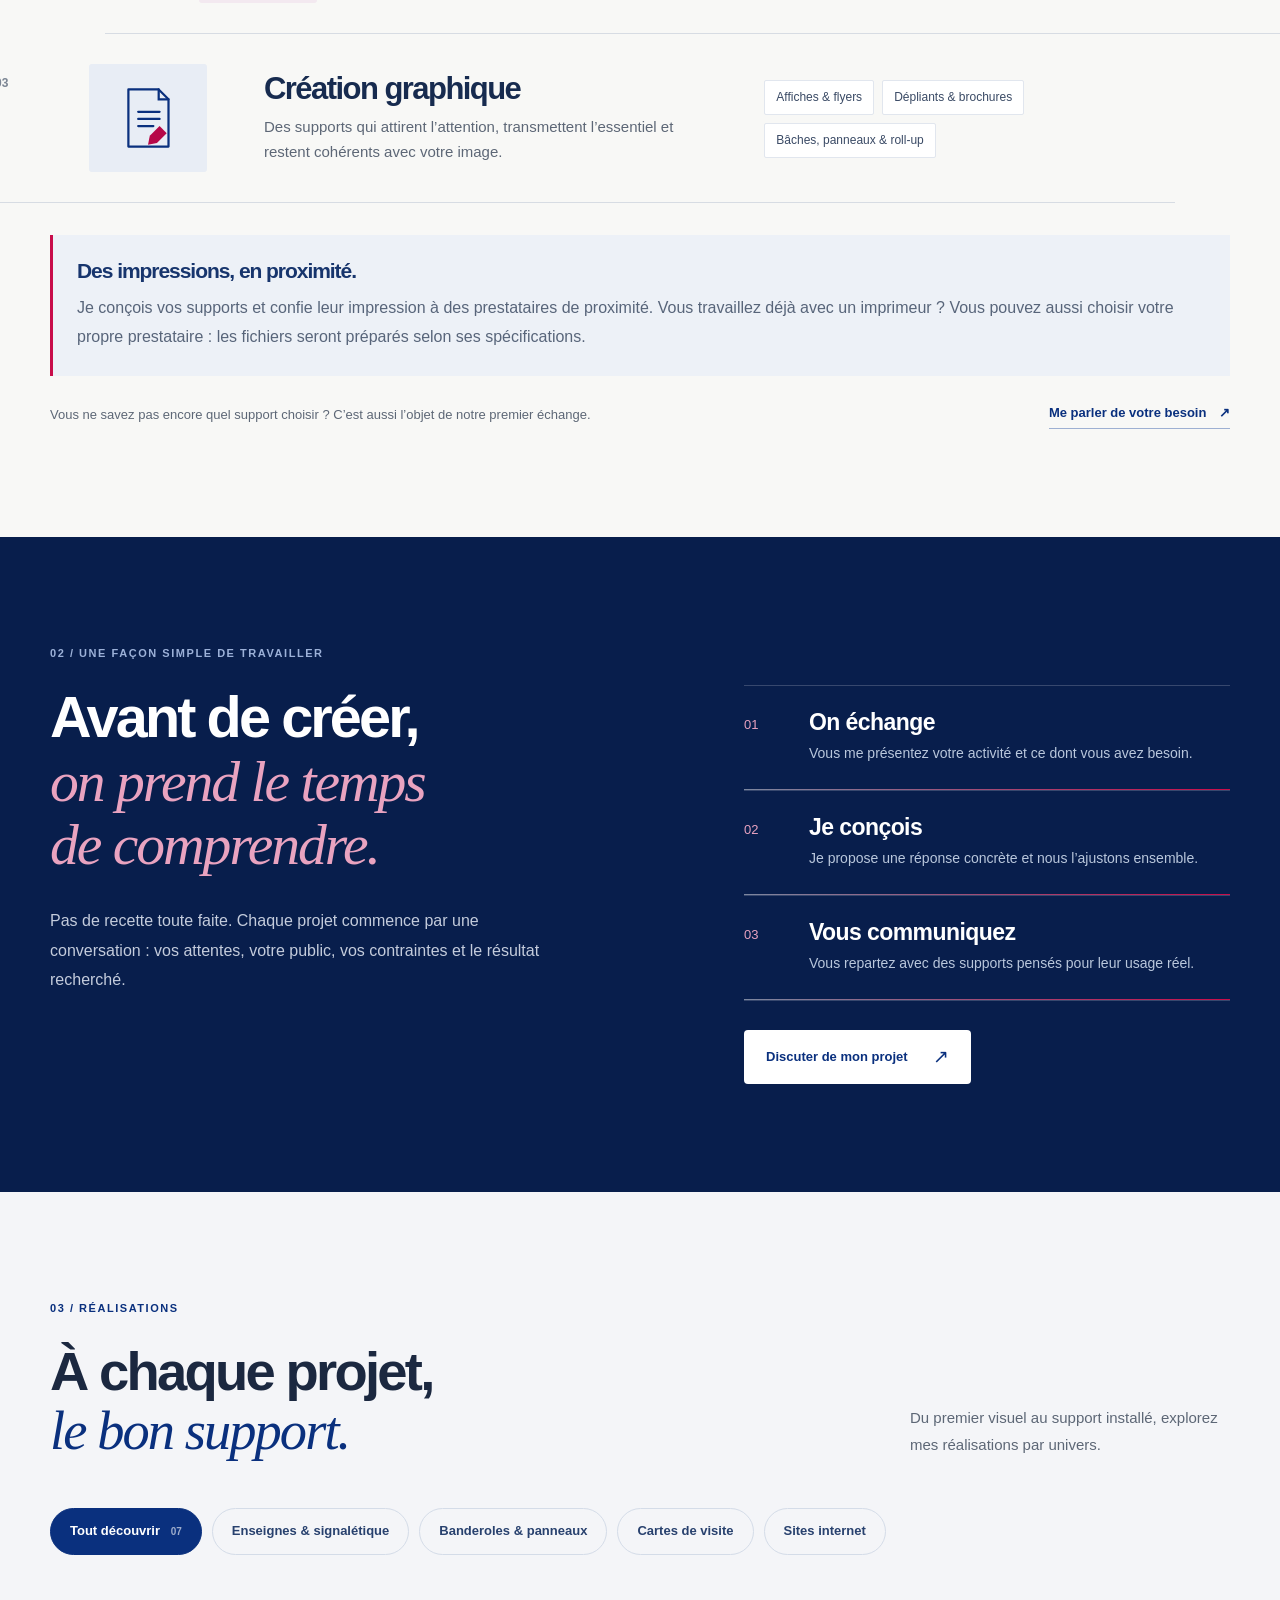
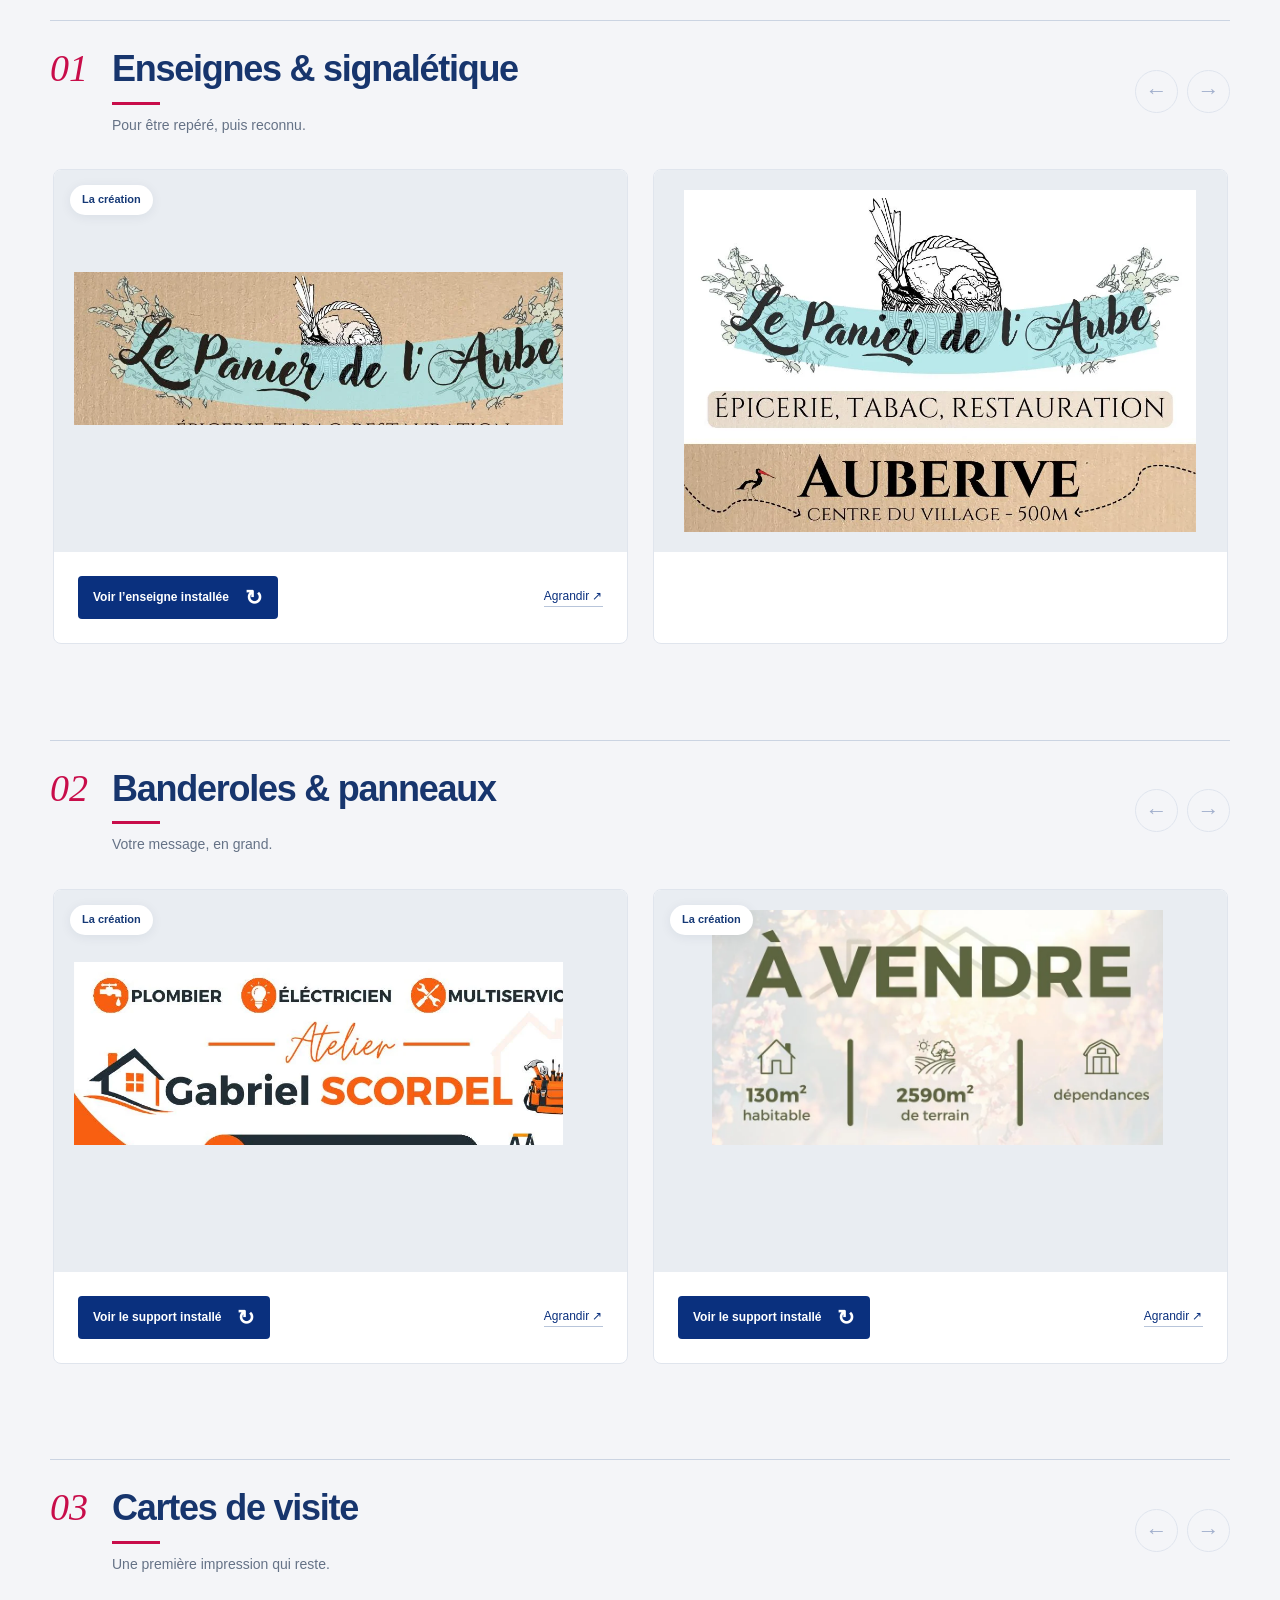
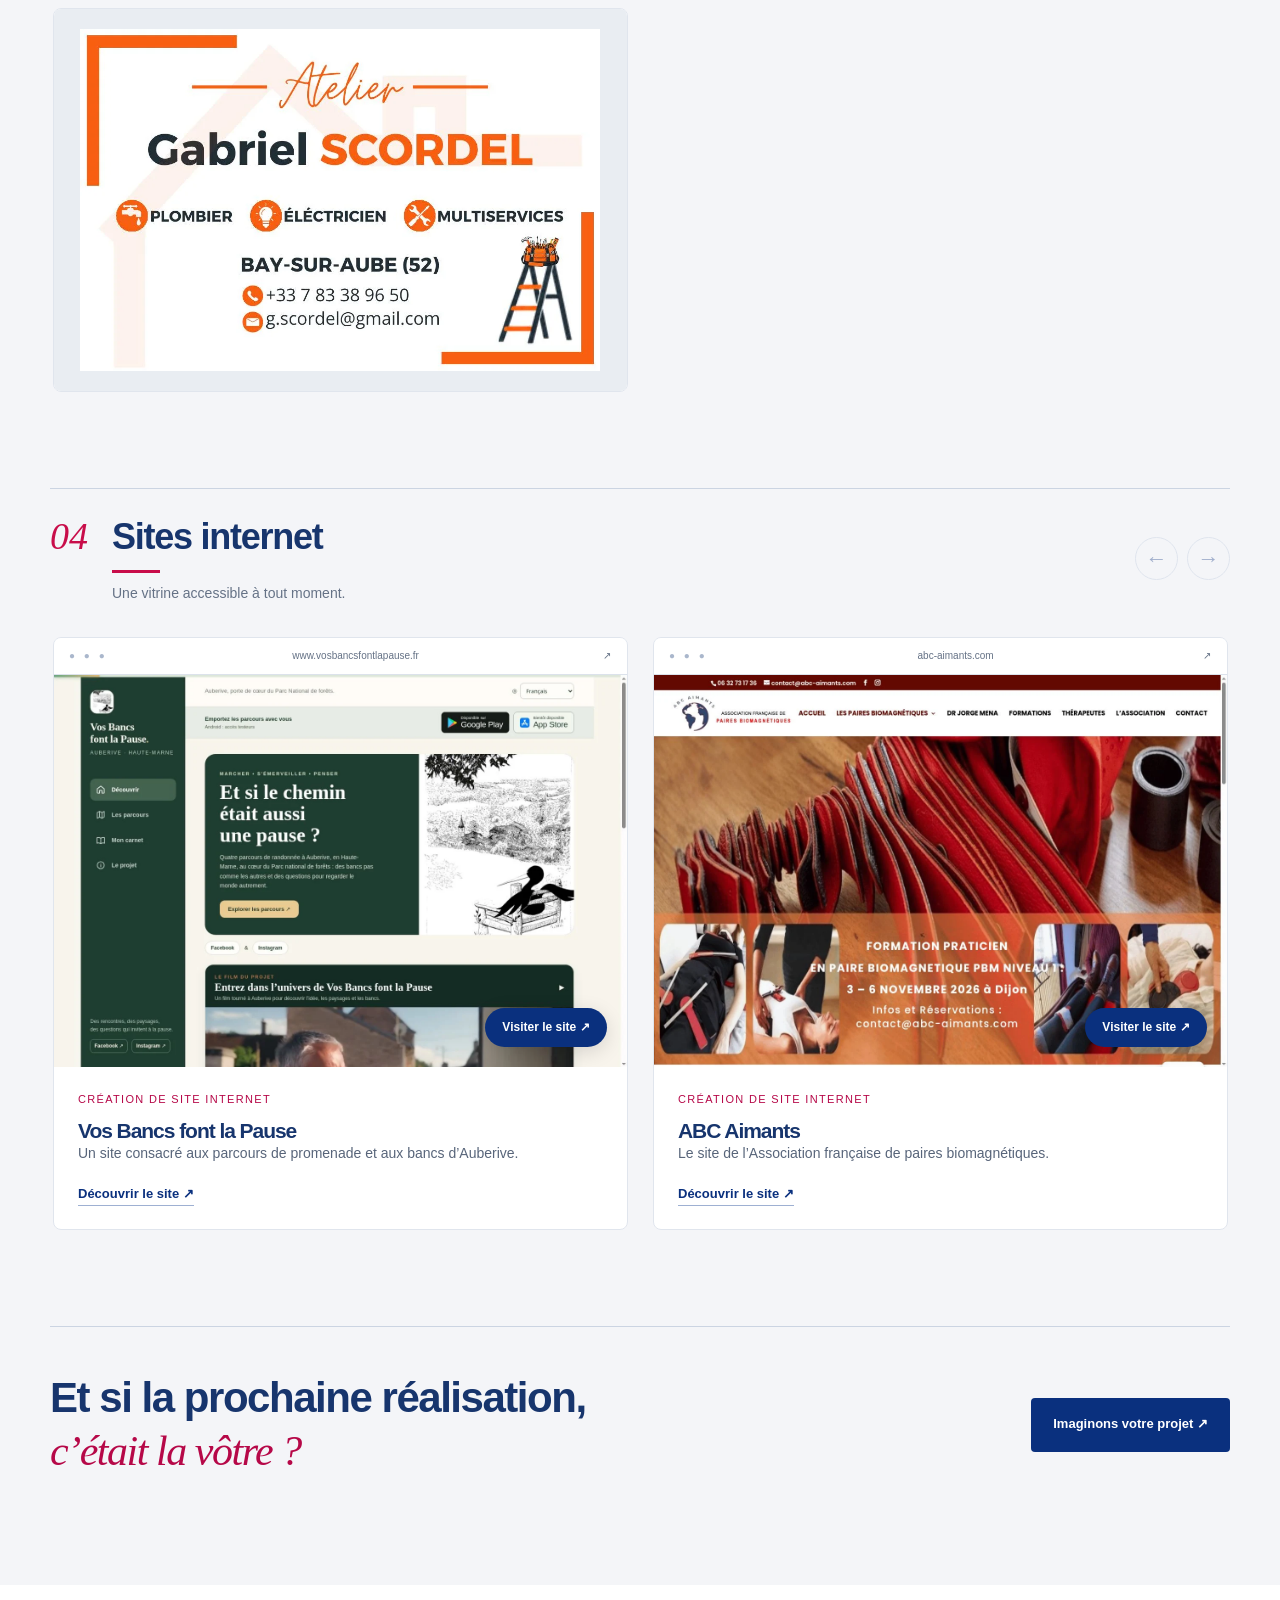
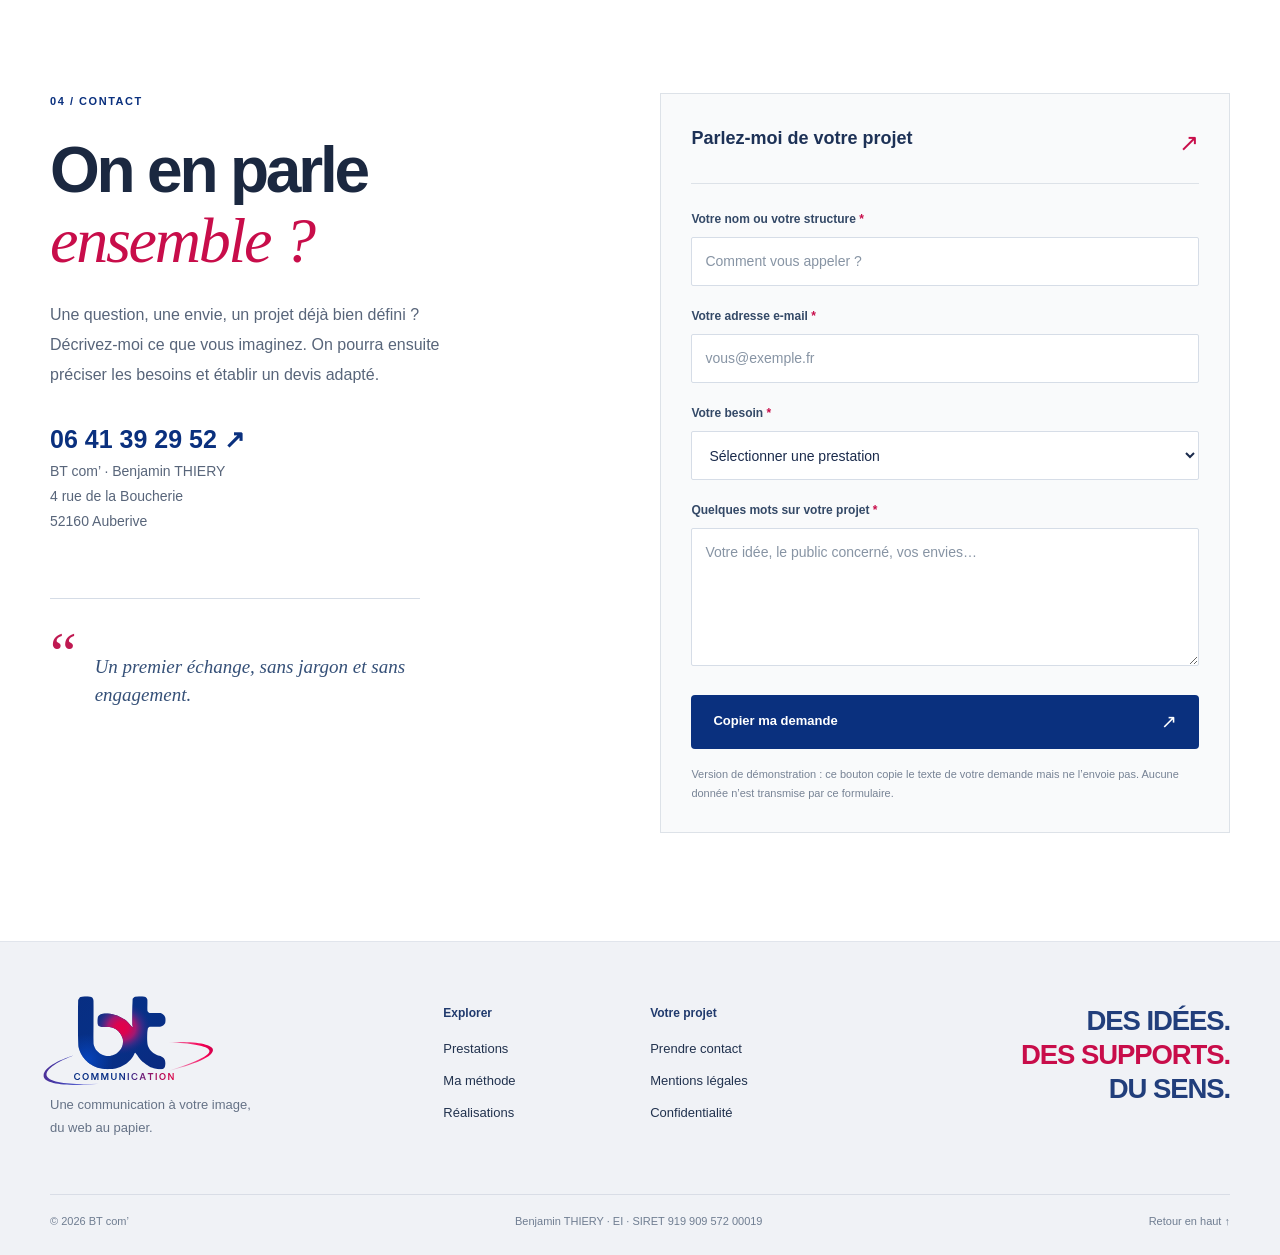
==== commit 5f945b36: "Replace generic hero artwork with authentic client work" ====
--- a/index.html
+++ b/index.html
@@ -10,8 +10,8 @@
   <meta property="og:description" content="Des idées claires, des supports soignés et une communication à votre image.">
   <title>BT com’ — Communication, sites web &amp; création graphique</title>
   <link rel="icon" type="image/svg+xml" href="assets/favicon.svg">
-  <link rel="stylesheet" href="styles.css?v=20261021f">
-  <script src="script.js?v=20261021f" defer></script>
+  <link rel="stylesheet" href="styles.css?v=20261021g">
+  <script src="script.js?v=20261021g" defer></script>
 </head>
 <body>
 <button class="motion-toggle" type="button" aria-label="Mettre les animations en pause" aria-pressed="false" hidden><span aria-hidden="true">Ⅱ</span></button>
@@ -47,17 +47,7 @@
           </div>
           <p class="hero-aside">Un interlocuteur, des idées, des supports concrets.</p>
         </div>
-        <div class="hero-piece" aria-label="Composition graphique BT com’ : créer, communiquer et donner de la visibilité à vos idées" role="img">
-          <div class="piece-index">BT COM’ <span>—</span> CRÉATION &amp; COMMUNICATION</div>
-          <div class="piece-surface">
-            <div class="piece-line one">Une idée.</div>
-            <div class="piece-line two">Un message.</div>
-            <div class="piece-line three">Le bon <i>format.</i></div>
-            <div class="piece-orbit" aria-hidden="true"></div>
-            <div class="piece-mark" aria-hidden="true">bt<span>.</span></div>
-          </div>
-          <div class="piece-bottom"><span>DIGITAL / WEB / PRINT</span><span>01 — 03</span></div>
-        </div>
+        <a class="hero-portfolio" href="#realisations" aria-label="Découvrir mes réalisations"><div class="hero-project-main"><img src="assets/realisations/enseigne-installee.svg" alt="L’enseigne du Panier de l’Aube installée sur sa façade" width="1400" height="788" fetchpriority="high"></div><div class="hero-project-detail"><img src="assets/realisations/carte-visite.svg" alt="Carte de visite réalisée pour un artisan" width="1000" height="700"></div><span class="hero-project-link">Voir mes réalisations <span aria-hidden="true">↗</span></span></a>
       </div>
       <div class="wrap hero-foot">
         <span>De l’idée à la réalisation.</span>
--- a/styles.css
+++ b/styles.css
@@ -207,3 +207,6 @@
 .flip-stage{perspective:1200px;aspect-ratio:1.5;background:#e9edf2}.flip-inner{position:relative;width:100%;height:100%;transform-style:preserve-3d;transition:transform .8s cubic-bezier(.2,.7,.2,1)}.flip-project.is-flipped .flip-inner{transform:rotateY(180deg)}.flip-face{position:absolute;inset:0;padding:20px;backface-visibility:hidden;-webkit-backface-visibility:hidden;background:#e9edf2;overflow:hidden}.flip-back{transform:rotateY(180deg)}.flip-face img{width:100%;height:100%;object-fit:contain}.flip-label{position:absolute;left:16px;top:15px;background:#fff;color:#153976;padding:6px 12px;border-radius:20px;font-size:11px;font-weight:750;box-shadow:0 2px 12px #10274b12}.flip-actions{display:flex;flex-wrap:wrap;align-items:center;justify-content:space-between;gap:15px;margin-top:20px}.flip-toggle{display:inline-flex;align-items:center;justify-content:space-between;gap:16px;background:#0a307e;color:#fff;border:0;border-radius:4px;padding:11px 15px;font-size:12px;font-weight:700}.flip-toggle[hidden]{display:none}.flip-toggle:hover{background:#071d4b}.flip-toggle span{font-size:21px;line-height:1}.flip-enlarge{font-size:12px;color:#0a307e;border-bottom:1px solid #b8c5da}.motion-paused .flip-inner{transition:none}@media(prefers-reduced-motion:reduce){.flip-inner{transition:none}}@media(max-width:600px){.flip-face{padding:15px}.flip-toggle{font-size:11px;padding:10px 12px}.flip-label{left:12px;top:10px;font-size:10px}}
 
 .flip-project .work-caption .flip-actions{margin-top:0}
+
+/* Real work introduces the portfolio. */
+.hero-portfolio{position:relative;display:block;min-width:0;margin:5px 0 24px;padding:0 22px 82px 0}.hero-project-main{background:#e7eaf0;aspect-ratio:1.18;overflow:hidden;border-radius:5px;box-shadow:0 14px 35px #10274b12}.hero-project-main img{width:100%;height:100%;object-fit:cover;object-position:48% 35%;transition:transform .6s}.hero-project-detail{position:absolute;right:0;bottom:30px;width:58%;padding:14px;background:#fff;border-radius:4px;box-shadow:0 10px 30px #10274b20;rotate:-4deg;transition:rotate .4s,translate .4s}.hero-project-detail img{width:100%;height:auto}.hero-project-link{position:absolute;left:0;bottom:18px;display:inline-flex;gap:16px;align-items:center;color:#0a307e;font-size:12px;font-weight:750;border-bottom:1px solid #aebdd5;padding-bottom:5px}.hero-project-link span{font-size:19px}.hero-portfolio:hover .hero-project-main img{transform:scale(1.025)}.hero-portfolio:hover .hero-project-detail{rotate:-1deg;translate:0 -4px}@media(prefers-reduced-motion:no-preference){.hero-portfolio{animation:hero-in .9s .15s ease both}}@media(max-width:800px){.hero-portfolio{max-width:510px;width:100%;margin-inline:auto}}@media(max-width:600px){.hero-portfolio{padding-right:15px;padding-bottom:75px}.hero-project-main{aspect-ratio:1.3}.hero-project-detail{width:55%;padding:10px;bottom:32px}.hero-project-link{font-size:11px;bottom:12px}}@media(prefers-reduced-motion:reduce){.hero-project-main img,.hero-project-detail{transition:none}.hero-portfolio:hover .hero-project-main img{transform:none}.hero-portfolio:hover .hero-project-detail{rotate:-4deg;translate:none}}
